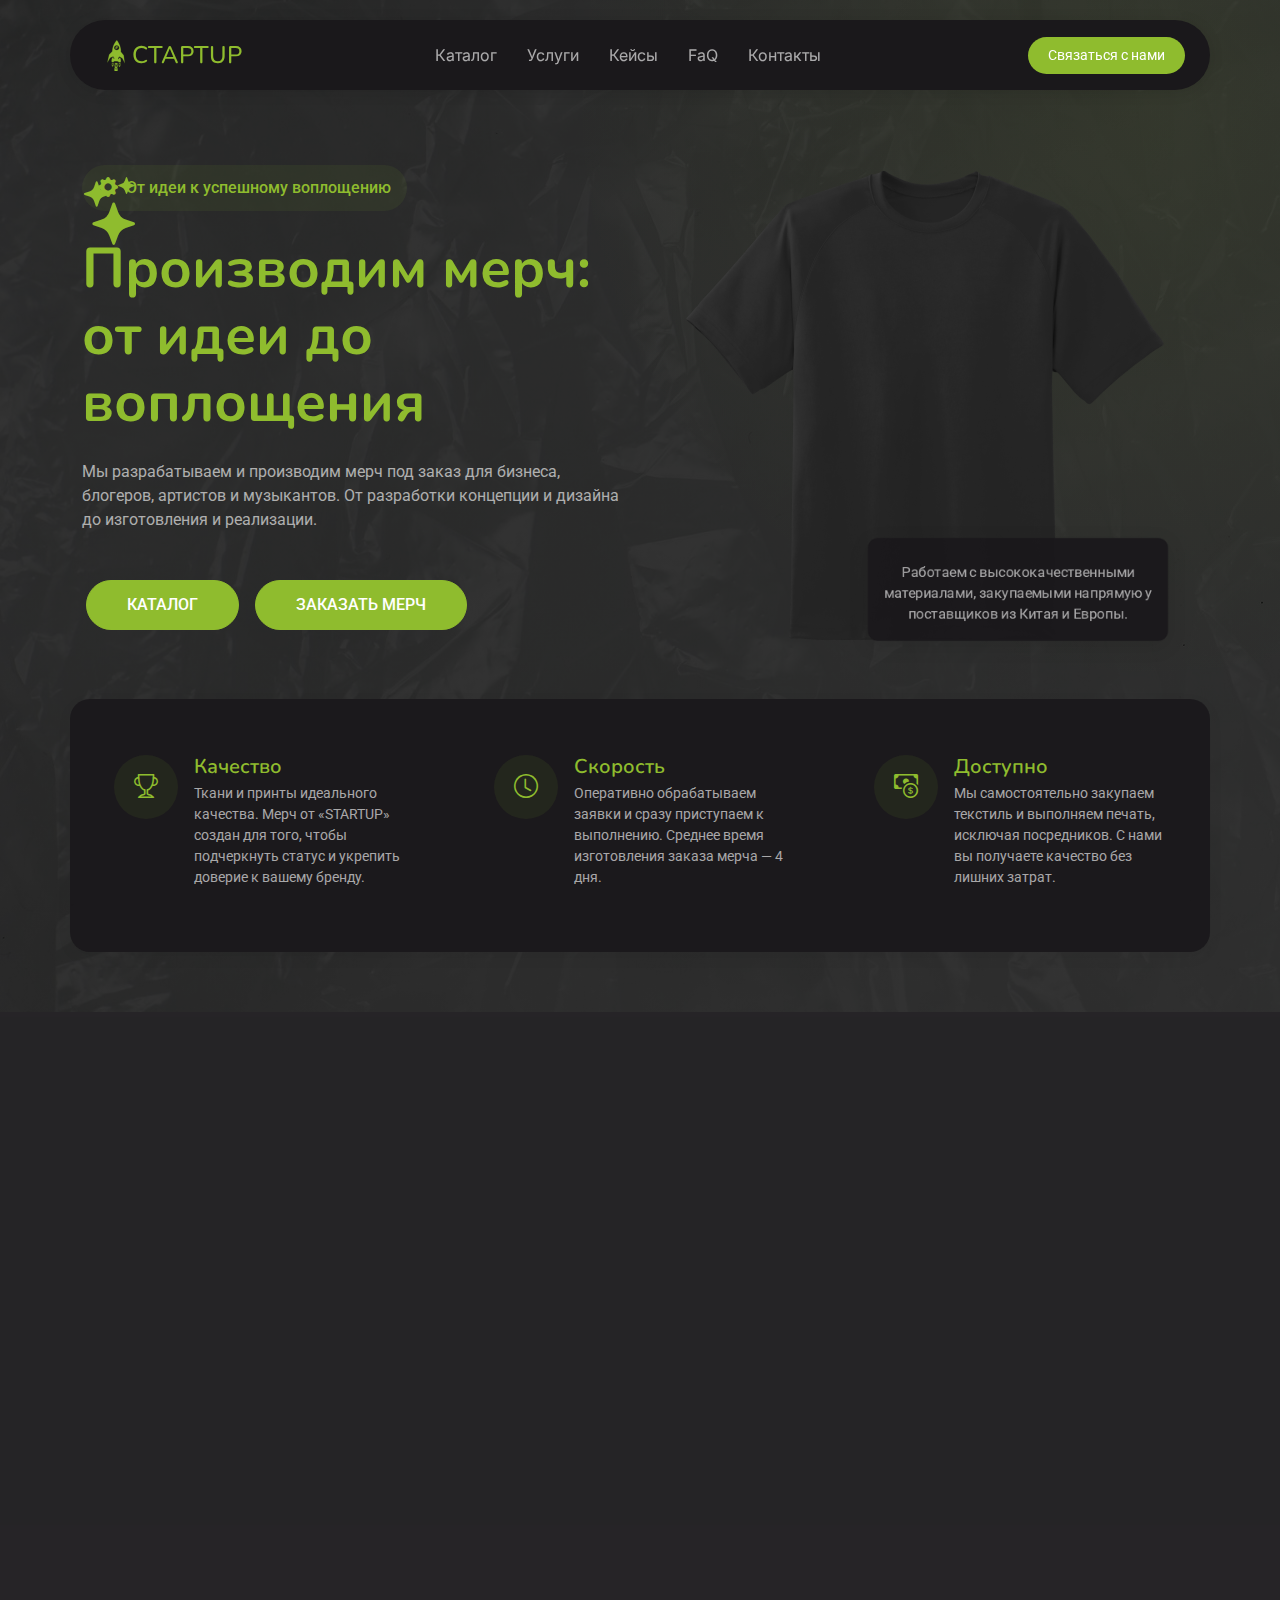
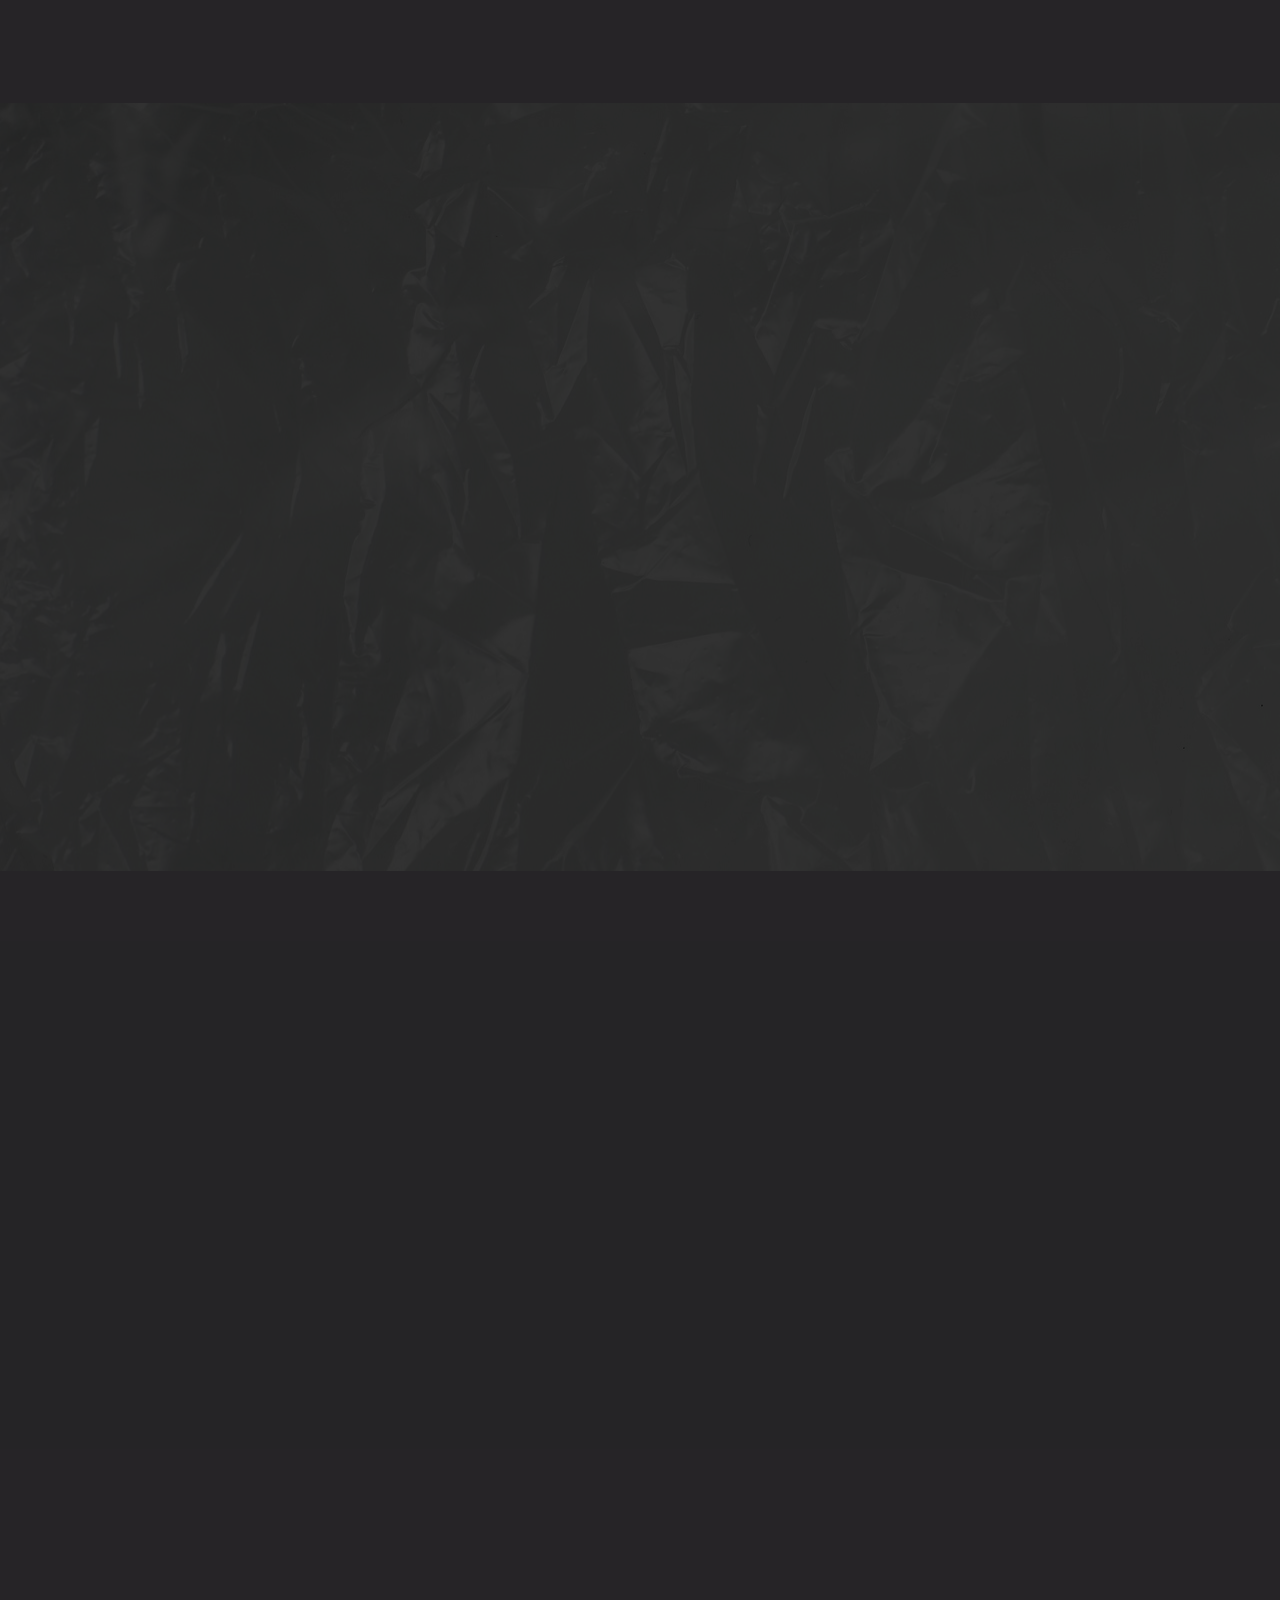
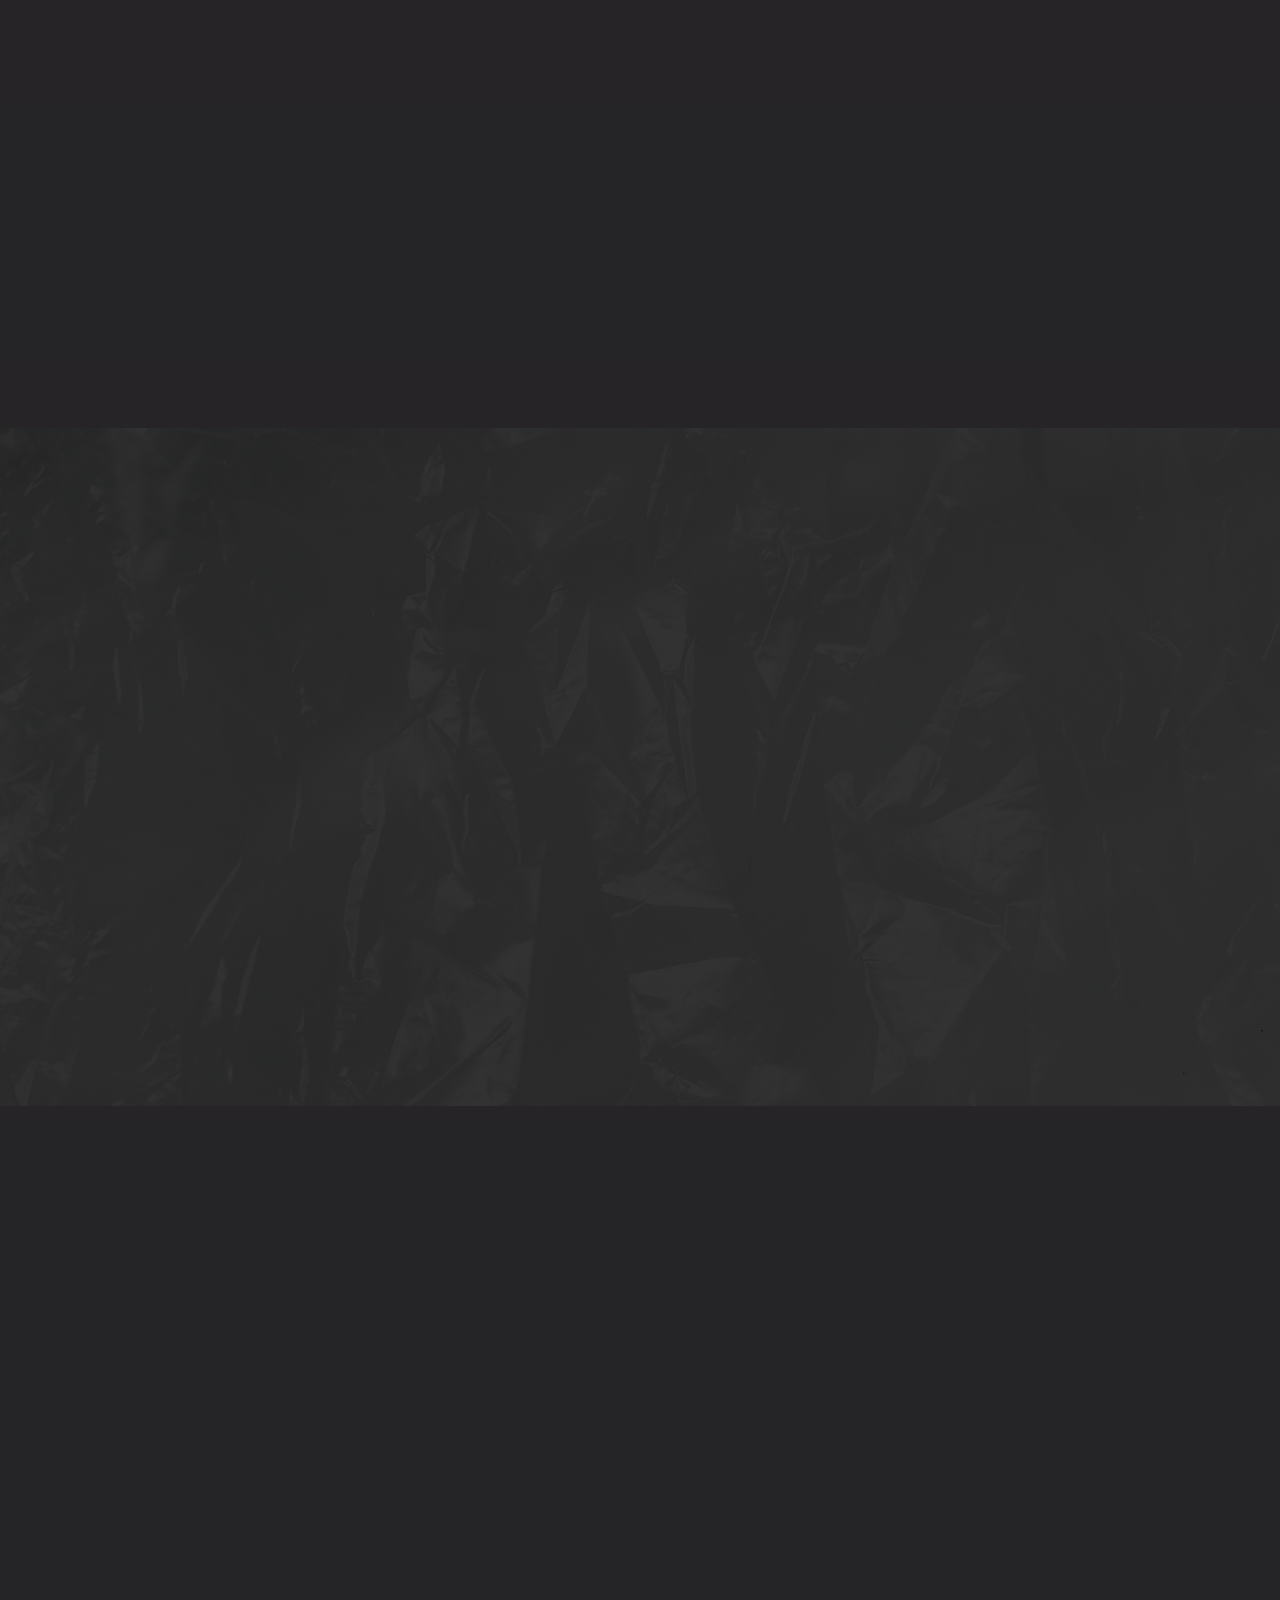
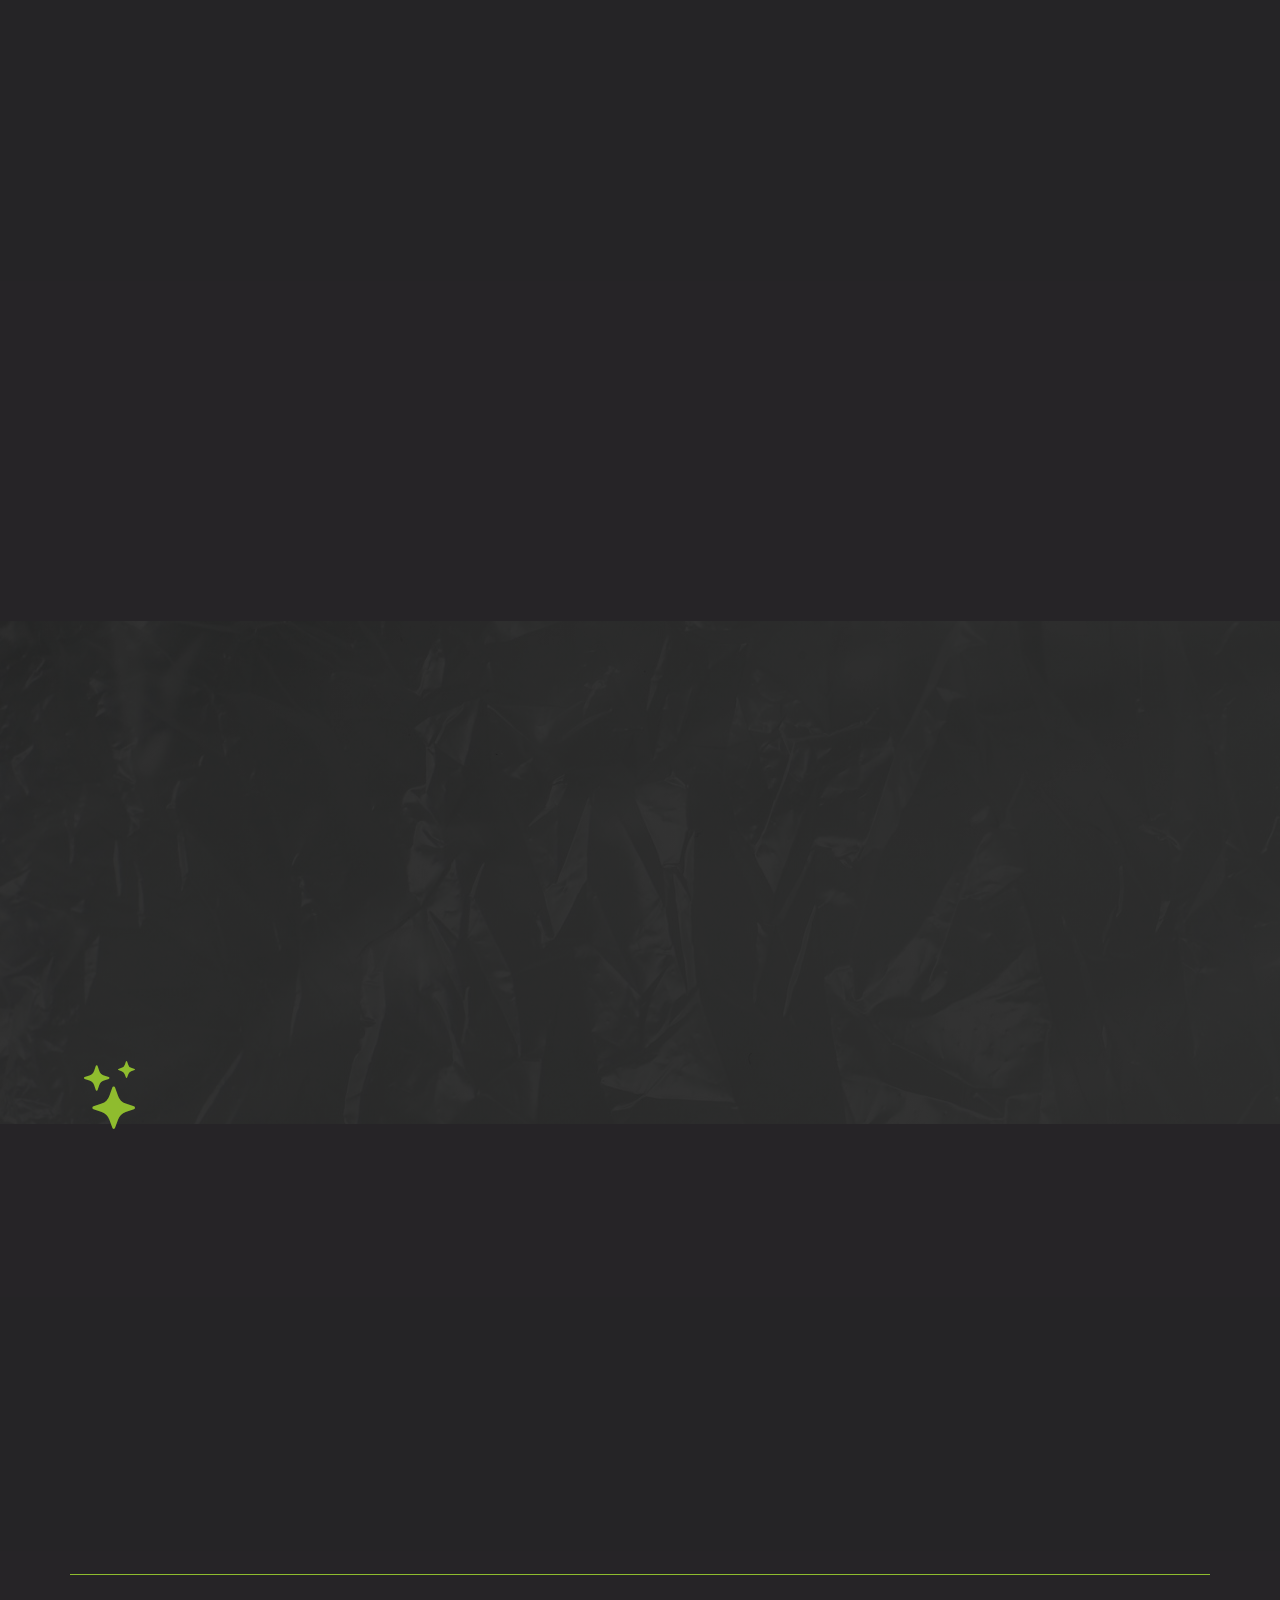
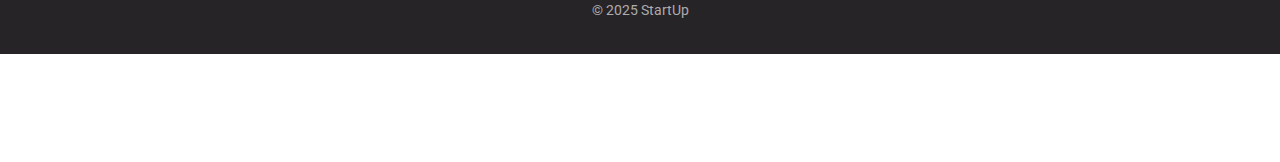
==== index.html @ deb9a2cd "Новый сайт" ====
<!DOCTYPE html>
<html lang="en">

<head>
  <meta charset="utf-8">
  <meta content="width=device-width, initial-scale=1.0" name="viewport">
  <title>Index - iLanding Bootstrap Template</title>
  <meta name="description" content="">
  <meta name="keywords" content="">

  <!-- Favicons -->
  <link href="assets/img/favicon.ico" rel="icon">
  <link href="assets/img/android-chrome-192x192.png" rel="apple-touch-icon">

  <!-- Fonts -->
  <link href="https://fonts.googleapis.com" rel="preconnect">
  <link href="https://fonts.gstatic.com" rel="preconnect" crossorigin>
  <link href="https://fonts.googleapis.com/css2?family=Roboto:ital,wght@0,100;0,300;0,400;0,500;0,700;0,900;1,100;1,300;1,400;1,500;1,700;1,900&family=Inter:wght@100;200;300;400;500;600;700;800;900&family=Nunito:ital,wght@0,200;0,300;0,400;0,500;0,600;0,700;0,800;0,900;1,200;1,300;1,400;1,500;1,600;1,700;1,800;1,900&display=swap" rel="stylesheet">

  <!-- Vendor CSS Files -->
  <link href="assets/vendor/bootstrap/css/bootstrap.min.css" rel="stylesheet">
  <link href="assets/vendor/bootstrap-icons/bootstrap-icons.css" rel="stylesheet">
  <link href="assets/vendor/aos/aos.css" rel="stylesheet">
  <link href="assets/vendor/glightbox/css/glightbox.min.css" rel="stylesheet">
  <link href="assets/vendor/swiper/swiper-bundle.min.css" rel="stylesheet">

  <!-- Main CSS File -->
  <link href="assets/css/main.css" rel="stylesheet">

  <!-- =======================================================
  * Template Name: iLanding
  * Template URL: https://bootstrapmade.com/ilanding-bootstrap-landing-page-template/
  * Updated: Nov 12 2024 with Bootstrap v5.3.3
  * Author: BootstrapMade.com
  * License: https://bootstrapmade.com/license/
  ======================================================== -->
</head>

<body class="index-page">

  <header id="header" class="header d-flex align-items-center fixed-top">
    <div class="header-container container-fluid container-xl position-relative d-flex align-items-center justify-content-between">

      <a href="index.html" class="logo d-flex align-items-center me-auto me-xl-0">
        <!-- Uncomment the line below if you also wish to use an image logo -->
        <img src="assets/img/logo.png" alt="StartUP">
        <h1 class="sitename">СТАРТUP</h1>
      </a>

      <nav id="navmenu" class="navmenu">
        <ul>
          <!-- <li><a href="#hero" class="active">О нас</a></li> -->
          <li><a href="#pricing">Каталог</a></li>
          <li><a href="#features">Услуги</a></li>
          <li><a href="#about">Кейсы</a></li>
          <li><a href="#faq">FaQ</a></li>
          <li><a href="#contact">Контакты</a></li>
        </ul>
        <i class="mobile-nav-toggle d-xl-none bi bi-list"></i>
      </nav>

      <a class="btn-getstarted" href="index.html#about">Связаться с нами</a>

    </div>
  </header>

  <main class="main">

    <!-- Hero Section -->
    <section id="hero" class="hero section">

      <div class="container" data-aos="fade-up" data-aos-delay="100">

        <div class="row align-items-center icon-left">
          <div class="col-lg-6">
            <div class="hero-content" data-aos="fade-up" data-aos-delay="200">
              <div class="company-badge mb-4">
                <i class="bi bi-gear-fill me-2"></i>
               От идеи к успешному воплощению
              </div>

              <h1 class="mb-4">
                Производим мерч: от идеи до воплощения
              </h1>
              <p class="mb-4 mb-md-5">
                Мы разрабатываем и производим мерч под заказ для бизнеса, блогеров, артистов и музыкантов.
                От разработки концепции и дизайна до изготовления и реализации.
              </p>

              <div class="hero-buttons">
                <a href="" class="btn btn-primary me-0 me-sm-2 mx-1">КАТАЛОГ</a>
                <a href="" class="btn btn-primary me-0 me-sm-2 mx-1">ЗАКАЗАТЬ МЕРЧ</a>

              </div>
            </div>
          </div>

          <div class="col-lg-6">
            <div class="hero-image" data-aos="zoom-out" data-aos-delay="300">
              <img src="assets/img/header.png" alt="Hero Image" class="img-fluid">

              <div class="customers-badge">
    <!--             <div class="customer-avatars">
                  <img src="assets/img/avatar-1.webp" alt="Customer 1" class="avatar">
                  <img src="assets/img/avatar-2.webp" alt="Customer 2" class="avatar">
                  <img src="assets/img/avatar-3.webp" alt="Customer 3" class="avatar">
                  <img src="assets/img/avatar-4.webp" alt="Customer 4" class="avatar">
                  <img src="assets/img/avatar-5.webp" alt="Customer 5" class="avatar">
                  <span class="avatar more">12+</span>
                </div> -->
                <p class="mb-0 mt-2">Работаем с высококачественными материалами, закупаемыми напрямую у поставщиков из Китая и Европы.</p>
              </div>
            </div>
          </div>
        </div>

        <div class="row stats-row gy-4 mt-5" data-aos="fade-up" data-aos-delay="500">
          <div class="col-lg-4 col-md-12">
            <div class="stat-item">
              <div class="stat-icon">
                <i class="bi bi-trophy"></i>
              </div>
              <div class="stat-content">
                <h4>Качество</h4>
                <p class="mb-0">Ткани и принты идеального качества. Мерч от «STARTUP» создан для того, чтобы подчеркнуть статус и укрепить доверие к вашему бренду.</p>
              </div>
            </div>
          </div>
          <div class="col-lg-4 col-md-12">
            <div class="stat-item">
              <div class="stat-icon">
                <i class="bi bi-clock"></i>
              </div>
              <div class="stat-content">
                <h4>Скорость</h4>
                <p class="mb-0">Оперативно обрабатываем заявки и сразу приступаем к выполнению. Среднее время изготовления заказа мерча — 4 дня.</p>
              </div>
            </div>
          </div>
          <div class="col-lg-4 col-md-12">
            <div class="stat-item">
              <div class="stat-icon">
                <i class="bi bi-cash-coin"></i>
              </div>
              <div class="stat-content">
                <h4>Доступно</h4>
                <p class="mb-0">Мы самостоятельно закупаем текстиль и выполняем печать, исключая посредников. С нами вы получаете качество без лишних затрат.</p>
              </div>
            </div>
          </div>

        </div>

      </div>

    </section><!-- /Hero Section -->

    <!-- Pricing Section -->
    <section id="pricing" class="pricing section light-background">

      <div class="container about" data-aos="fade-up">
          <span class="about-meta">Каталог</span>
          <h2 class="about-title">Мы собрали в каталоге самую популярную одежду, чтобы ускорить создание мерча</h2>
          <br>
      </div>

      <div class="container" data-aos="fade-up" data-aos-delay="100">

        <div class="row g-4 justify-content-center">

          <!-- Basic Plan -->
          <div class="col-lg-4" data-aos="fade-up" data-aos-delay="100">
            <div class="pricing-card">
              <h3>ПЕЧАТЬ ФУТОБОЛОК BASIC</h3>
              <img src="assets/img/header.png" alt="" class="catalog_img">
     <!--          <a href="#" class="btn btn-primary">
                Buy Now
                <i class="bi bi-arrow-right"></i>
              </a> -->
            </div>
          </div>
          <div class="col-lg-4" data-aos="fade-up" data-aos-delay="100">
            <div class="pricing-card">
              <h3>ПЕЧАТЬ ШОПЕРА BASIC</h3>
              <img src="assets/img/shoper.jpg" alt="" class="catalog_img">
     <!--          <a href="#" class="btn btn-primary">
                Buy Now
                <i class="bi bi-arrow-right"></i>
              </a> -->
            </div>
          </div>
          <div class="col-lg-4" data-aos="fade-up" data-aos-delay="100">
            <div class="pricing-card">
              <h3>ПЕЧАТЬ КЕПКИ BASIC</h3>
              <img src="assets/img/hat.png" alt="" class="catalog_img">
     <!--          <a href="#" class="btn btn-primary">
                Buy Now
                <i class="bi bi-arrow-right"></i>
              </a> -->
            </div>
          </div>
        </div>

      </div>

    </section><!-- /Pricing Section -->


    <!-- Features Section -->
    <section id="features" class="features section">

      <!-- Section Title -->
      <div class="container about" data-aos="fade-up">
          <span class="about-meta">Услуги</span>
          <h2 class="about-title">Мы создаем корпоративный мерч с нуля</h2>
      </div><!-- End Section Title -->

      <div class="container">


        <div class="tab-content" data-aos="fade-up" data-aos-delay="200">

          <div class="tab-pane fade active show" id="features-tab-1">
            <div class="row">
              <div class="col-lg-6 order-2 order-lg-1 mt-3 mt-lg-0 d-flex flex-column justify-content-center">
                <div class="features_block">
                 <img src="assets/img/image2.jpg" alt="" width="200" height="200" class="displaynone500">
                 <img src="assets/img/image3.jpg" alt="" width="200" height="200" class="displaynone500">
                 <img src="assets/img/image4.jpg" alt="" width="200" height="200" class="displaynone1399">
                </div>
       <!--          <h3>Voluptatem dignissimos provident</h3>
                <p class="fst-italic">
                  Lorem ipsum dolor sit amet, consectetur adipiscing elit, sed do eiusmod tempor incididunt ut labore et dolore
                  magna aliqua.
                </p> -->
                <ul>
                  <li><i class="bi bi-check2-all"></i> <span>Производство <strong>полного цикла</strong></span></li>
                  <li><i class="bi bi-check2-all"></i> <span><strong>Разработка дизайна</strong> мерча</span></li>
                  <li><i class="bi bi-check2-all"></i> <span><strong>Помощь</strong> с выбором нанесения</span></li>
                  <li><i class="bi bi-check2-all"></i> <span><strong>Пошив</strong> по индивидуальным лекалам</span></li>
                  <li><i class="bi bi-check2-all"></i> <span><strong>Контроль качества</strong> и упаковка</span></li>
                  <li><i class="bi bi-check2-all"></i> <span><strong>Доставка</strong> по всему миру</span></li>
                </ul>
              </div>
              <div class="col-lg-6 order-1 order-lg-2 text-center">
                <img src="assets/img/image1.png" alt="" class="img-fluid">
              </div>
            </div>
          </div><!-- End tab content item -->



        </div>

      </div>

    </section><!-- /Features Section -->

    <!-- Features Cards Section -->
    <section id="features-cards" class="features-cards section">

      <div class="container">
      <div class="container about" data-aos="fade-up">
          <span class="about-meta">Технологии печати</span>
          <h2 class="about-title">У нас стоит лучшее DТF оборудование из существующих на рынке, мы используем премиум материалы</h2>
          <br>
      </div>

        <div class="row gy-4">

          <div class="col-xl-3 col-md-6" data-aos="zoom-in" data-aos-delay="100">
            <div class="feature-box">
              <img src="assets/img/dtf.jpg" alt="" class="feature_img">
              <h4>Печать пленкой (DTF / Термоперенос)</h4>
            </div>
          </div><!-- End Feature Borx-->

          <div class="col-xl-3 col-md-6" data-aos="zoom-in" data-aos-delay="200">
            <div class="feature-box ">
              <img src="assets/img/pram.jpg" alt="" class="feature_img">
              <h4>Цифровая печать (Прямая печать)</h4>
            </div>
          </div><!-- End Feature Borx-->

          <div class="col-xl-3 col-md-" data-aos="zoom-in" data-aos-delay="300">
            <div class="feature-box">
              <img src="assets/img/shel.jpg" alt="" class="feature_img">
              <h4>Шелкография (Трафаретная печать)</h4>
            </div>
          </div><!-- End Feature Borx-->

          <div class="col-xl-3 col-md-6" data-aos="zoom-in" data-aos-delay="400">
            <div class="feature-box ">
              <img src="assets/img/subl.png" alt="" class="feature_img">
              <h4>Сублимация (Печать на синтетике)</h4>
            </div>
          </div><!-- End Feature Borx-->

        </div>

      </div>

    </section><!-- /Features Cards Section -->

    <!-- Call To Action Section -->
    <section id="call-to-action" class="call-to-action section">

      <div class="container" data-aos="fade-up" data-aos-delay="100">

        <div class="row content justify-content-center align-items-center position-relative">
          <div class="col-lg-8 mx-auto text-center">
            <h2 class="display-4 mb-4">Мерч на заказ</h2>
            <p class="mb-4">
              Мы "в теме"  с 2018 года изготавливаем сувенирную продукцию с логотипом и корпоративный мерч для бизнеса.
              <br>
              7лет мы помогаем компаниям эффективно решать маркетинговые и любые другие бизнес-задачи, с использованием промо-одежды и аксессуаров.</p>
            <a href="#" class="btn btn-cta">Перезвонить мне</a>
          </div>

          <!-- Abstract Background Elements -->
          <div class="shape shape-1">
            <svg viewBox="0 0 200 200" xmlns="http://www.w3.org/2000/svg">
              <path d="M47.1,-57.1C59.9,-45.6,68.5,-28.9,71.4,-10.9C74.2,7.1,71.3,26.3,61.5,41.1C51.7,55.9,35,66.2,16.9,69.2C-1.3,72.2,-21,67.8,-36.9,57.9C-52.8,48,-64.9,32.6,-69.1,15.1C-73.3,-2.4,-69.5,-22,-59.4,-37.1C-49.3,-52.2,-32.8,-62.9,-15.7,-64.9C1.5,-67,34.3,-68.5,47.1,-57.1Z" transform="translate(100 100)"></path>
            </svg>
          </div>

          <div class="shape shape-2">
            <svg viewBox="0 0 200 200" xmlns="http://www.w3.org/2000/svg">
              <path d="M41.3,-49.1C54.4,-39.3,66.6,-27.2,71.1,-12.1C75.6,3,72.4,20.9,63.3,34.4C54.2,47.9,39.2,56.9,23.2,62.3C7.1,67.7,-10,69.4,-24.8,64.1C-39.7,58.8,-52.3,46.5,-60.1,31.5C-67.9,16.4,-70.9,-1.4,-66.3,-16.6C-61.8,-31.8,-49.7,-44.3,-36.3,-54C-22.9,-63.7,-8.2,-70.6,3.6,-75.1C15.4,-79.6,28.2,-58.9,41.3,-49.1Z" transform="translate(100 100)"></path>
            </svg>
          </div>

          <!-- Dot Pattern Groups -->
          <div class="dots dots-1">
            <svg viewBox="0 0 100 100" xmlns="http://www.w3.org/2000/svg">
              <pattern id="dot-pattern" x="0" y="0" width="20" height="20" patternUnits="userSpaceOnUse">
                <circle cx="2" cy="2" r="2" fill="currentColor"></circle>
              </pattern>
              <rect width="100" height="100" fill="url(#dot-pattern)"></rect>
            </svg>
          </div>

          <div class="dots dots-2">
            <svg viewBox="0 0 100 100" xmlns="http://www.w3.org/2000/svg">
              <pattern id="dot-pattern-2" x="0" y="0" width="20" height="20" patternUnits="userSpaceOnUse">
                <circle cx="2" cy="2" r="2" fill="currentColor"></circle>
              </pattern>
              <rect width="100" height="100" fill="url(#dot-pattern-2)"></rect>
            </svg>
          </div>

          <div class="shape shape-3">
            <svg viewBox="0 0 200 200" xmlns="http://www.w3.org/2000/svg">
              <path d="M43.3,-57.1C57.4,-46.5,71.1,-32.6,75.3,-16.2C79.5,0.2,74.2,19.1,65.1,35.3C56,51.5,43.1,65,27.4,71.7C11.7,78.4,-6.8,78.3,-23.9,72.4C-41,66.5,-56.7,54.8,-65.4,39.2C-74.1,23.6,-75.8,4,-71.7,-13.2C-67.6,-30.4,-57.7,-45.2,-44.3,-56.1C-30.9,-67,-15.5,-74,0.7,-74.9C16.8,-75.8,33.7,-70.7,43.3,-57.1Z" transform="translate(100 100)"></path>
            </svg>
          </div>
        </div>

      </div>

    </section><!-- /Call To Action Section -->

    <!-- Features 2 Section -->
    <section id="features-2" class="features-2 section">

      <div class="container" data-aos="fade-up" data-aos-delay="100">

        <div class="row align-items-center">

          <div class="col-lg-4">

            <div class="feature-item text-end mb-5" data-aos="fade-right" data-aos-delay="200">
              <div class="d-flex align-items-center justify-content-end gap-4">
                <div class="feature-content">
                  <h3>Понятное ценообразование</h3>
                  <p>В стоимость готовой партии входит стоимость всего цикла услуг: создание и подготовка макета изделий, закупка материала, проверка на брак, нанесение принтов, тест печати / вышивки, влажная термическая обработка и упаковка</p>
                </div>
                <div class="feature-icon flex-shrink-0">
                  <i class="bi bi-coin"></i>
                </div>
              </div>
            </div><!-- End .feature-item -->

            <div class="feature-item text-end mb-5" data-aos="fade-right" data-aos-delay="300">
              <div class="d-flex align-items-center justify-content-end gap-4">
                <div class="feature-content">
                  <h3>Всегда на связи</h3>
                  <p>Принимаем и обрабатываем заявки с понедельника по пятницу с 10:00 до 18:00. Всегда готовы быстро ответить на все вопросы</p>
                </div>
                <div class="feature-icon flex-shrink-0">
                  <i class="bi bi-telephone"></i>
                </div>
              </div>
            </div><!-- End .feature-item -->

            <div class="feature-item text-end" data-aos="fade-right" data-aos-delay="400">
              <div class="d-flex align-items-center justify-content-end gap-4">
                <div class="feature-content">
                  <h3>Качество принта</h3>
                  <p>Мы точно знаем, какой вид печати идеально справится с вашей задачей, чтобы готовый принт не выцвел и не потрескался</p>
                </div>
                <div class="feature-icon flex-shrink-0">
                  <i class="bi bi-graph-up"></i>
                </div>
              </div>
            </div><!-- End .feature-item -->

          </div>

          <div class="col-lg-4" data-aos="zoom-in" data-aos-delay="200">
            <div class="phone-mockup text-center">
              <img src="assets/img/shoper.png" alt="Phone Mockup" class="img-fluid">
            </div>
          </div><!-- End Phone Mockup -->

          <div class="col-lg-4">

            <div class="feature-item mb-5" data-aos="fade-left" data-aos-delay="200">
              <div class="d-flex align-items-center gap-4">
                <div class="feature-icon flex-shrink-0">
                  <i class="bi bi-hand-thumbs-up"></i>
                </div>
                <div class="feature-content">
                  <h3>Качество ткани</h3>
                  <p>Мы используем ткань качественную ткань, которая служит в разы дольше и не теряет первоначальный вид после пары стирок. Мы закупаем провернные временем изделия и можем точно сказать – наш мерч прослужит долго</p>
                </div>
              </div>
            </div><!-- End .feature-item -->

            <div class="feature-item mb-5" data-aos="fade-left" data-aos-delay="300">
              <div class="d-flex align-items-center gap-4">
                <div class="feature-icon flex-shrink-0">
                  <i class="bi bi-heart"></i>
                </div>
                <div class="feature-content">
                  <h3>Заботимся о клиентах</h3>
                  <p>С радостью поможем с макетом и дизайном, а также быстро доставим продукцию в любой регион России, страны СНГ и по всему миру</p>
                </div>
              </div>
            </div><!-- End .feature-item -->

            <div class="feature-item" data-aos="fade-left" data-aos-delay="400">
              <div class="d-flex align-items-center gap-4">
                <div class="feature-icon flex-shrink-0">
                  <i class="bi bi-person-check-fill"></i>
                </div>
                <div class="feature-content">
                  <h3>Проверенные поставщики</h3>
                  <p>Поставщики команда профессионалов контролирующая процессы, тем самым минимизируя брак и снижая риски срыва сроков. </p>
                </div>
              </div>
            </div><!-- End .feature-item -->

          </div>
        </div>

      </div>

    </section><!-- /Features 2 Section -->



<!-- About Section -->
    <section id="about" class="about section">

      <div class="container" data-aos="fade-up" data-aos-delay="100">

        <div class="row gy-4 align-items-center justify-content-between">
          <div class="col-xl-12" data-aos="fade-up" data-aos-delay="200">
            <span class="about-meta">Кейсы</span>
            <h2 class="about-title">Заказов было так много, что мы не смогли их посчитать</h2>
            <!-- <p class="about-description">Заказов было так много, что мы не смогли их посчитать</p> -->
            <br>
          </div>
        </div>
        <div class="row align-items-center justify-content-between">
            <div class="col-md-3">
              <img src="assets/img/image3.jpg" alt="" width="350" height="200" class="img-fluid main-image rounded-4">
              <p class="about-meta">Компания</p>
              <p class="about-description">22.22.2222</p>
            </div>
            <div class="col-md-3">
              <img src="assets/img/image3.jpg" alt="" width="350" height="200" class="img-fluid main-image rounded-4">
              <p class="about-meta">Компания</p>
              <p class="about-description">22.22.2222</p>
            </div>
            <div class="col-md-3">
              <img src="assets/img/image3.jpg" alt="" width="350" height="200" class="img-fluid main-image rounded-4">
              <p class="about-meta">Компания</p>
              <p class="about-description">22.22.2222</p>
            </div>
            <div class="col-md-3">
              <img src="assets/img/image3.jpg" alt="" width="350" height="200" class="img-fluid main-image rounded-4">
              <p class="about-meta">Компания</p>
              <p class="about-description">22.22.2222</p>
            </div>
            <div class="col-md-3">
              <img src="assets/img/image3.jpg" alt="" width="350" height="200" class="img-fluid main-image rounded-4">
              <p class="about-meta">Компания</p>
              <p class="about-description">22.22.2222</p>
            </div>
        </div>
      </div>

    </section><!-- /About Section -->




    <!-- Clients Section -->
    <section id="clients" class="clients section">

      <div class="container" data-aos="fade-up" data-aos-delay="100">

        <div class="swiper init-swiper">
          <script type="application/json" class="swiper-config">
            {
              "loop": true,
              "speed": 600,
              "autoplay": {
                "delay": 5000
              },
              "slidesPerView": "auto",
              "pagination": {
                "el": ".swiper-pagination",
                "type": "bullets",
                "clickable": true
              },
              "breakpoints": {
                "320": {
                  "slidesPerView": 2,
                  "spaceBetween": 40
                },
                "480": {
                  "slidesPerView": 3,
                  "spaceBetween": 60
                },
                "640": {
                  "slidesPerView": 4,
                  "spaceBetween": 80
                },
                "992": {
                  "slidesPerView": 6,
                  "spaceBetween": 120
                }
              }
            }
          </script>
          <div class="swiper-wrapper align-items-center">
            <div class="swiper-slide"><img src="assets/img/clients/client-1.png" class="img-fluid" alt=""></div>
            <div class="swiper-slide"><img src="assets/img/clients/client-2.png" class="img-fluid" alt=""></div>
            <div class="swiper-slide"><img src="assets/img/clients/client-3.png" class="img-fluid" alt=""></div>
            <div class="swiper-slide"><img src="assets/img/clients/client-4.png" class="img-fluid" alt=""></div>
            <div class="swiper-slide"><img src="assets/img/clients/client-5.png" class="img-fluid" alt=""></div>
            <div class="swiper-slide"><img src="assets/img/clients/client-6.png" class="img-fluid" alt=""></div>
            <div class="swiper-slide"><img src="assets/img/clients/client-7.png" class="img-fluid" alt=""></div>
            <div class="swiper-slide"><img src="assets/img/clients/client-8.png" class="img-fluid" alt=""></div>
          </div>
          <div class="swiper-pagination"></div>
        </div>

      </div>

    </section><!-- /Clients Section -->

    <!-- Faq Section -->
    <section class="faq-9 faq section light-background" id="faq">

      <div class="container">
        <div class="row">

          <div class="col-lg-5" data-aos="fade-up">
            <h2 class="faq-title">Остались вопросы? Проверьте FAQ!</h2>
            <!-- <p class="faq-description">Maecenas tempus tellus eget condimentum rhoncus sem quam semper libero sit amet adipiscing sem neque sed ipsum.</p> -->
            <div class="faq-arrow d-none d-lg-block" data-aos="fade-up" data-aos-delay="200">
              <svg class="faq-arrow" width="200" height="211" viewBox="0 0 200 211" fill="none" xmlns="http://www.w3.org/2000/svg">
                <path d="M198.804 194.488C189.279 189.596 179.529 185.52 169.407 182.07L169.384 182.049C169.227 181.994 169.07 181.939 168.912 181.884C166.669 181.139 165.906 184.546 167.669 185.615C174.053 189.473 182.761 191.837 189.146 195.695C156.603 195.912 119.781 196.591 91.266 179.049C62.5221 161.368 48.1094 130.695 56.934 98.891C84.5539 98.7247 112.556 84.0176 129.508 62.667C136.396 53.9724 146.193 35.1448 129.773 30.2717C114.292 25.6624 93.7109 41.8875 83.1971 51.3147C70.1109 63.039 59.63 78.433 54.2039 95.0087C52.1221 94.9842 50.0776 94.8683 48.0703 94.6608C30.1803 92.8027 11.2197 83.6338 5.44902 65.1074C-1.88449 41.5699 14.4994 19.0183 27.9202 1.56641C28.6411 0.625793 27.2862 -0.561638 26.5419 0.358501C13.4588 16.4098 -0.221091 34.5242 0.896608 56.5659C1.8218 74.6941 14.221 87.9401 30.4121 94.2058C37.7076 97.0203 45.3454 98.5003 53.0334 98.8449C47.8679 117.532 49.2961 137.487 60.7729 155.283C87.7615 197.081 139.616 201.147 184.786 201.155L174.332 206.827C172.119 208.033 174.345 211.287 176.537 210.105C182.06 207.125 187.582 204.122 193.084 201.144C193.346 201.147 195.161 199.887 195.423 199.868C197.08 198.548 193.084 201.144 195.528 199.81C196.688 199.192 197.846 198.552 199.006 197.935C200.397 197.167 200.007 195.087 198.804 194.488ZM60.8213 88.0427C67.6894 72.648 78.8538 59.1566 92.1207 49.0388C98.8475 43.9065 106.334 39.2953 114.188 36.1439C117.295 34.8947 120.798 33.6609 124.168 33.635C134.365 33.5511 136.354 42.9911 132.638 51.031C120.47 77.4222 86.8639 93.9837 58.0983 94.9666C58.8971 92.6666 59.783 90.3603 60.8213 88.0427Z" fill="currentColor"></path>
              </svg>
            </div>
          </div>

          <div class="col-lg-7" data-aos="fade-up" data-aos-delay="300">
            <div class="faq-container">

              <div class="faq-item faq-active">
                <h3>Сроки пошива мерча?</h3>
                <div class="faq-content">
                  <p>Срок пошива мерча зависит от особенностей заказа: объема, типа ткани и метода нанесения логотипа. В среднем может составлять от 3 дней до 2-х недель.</p>
                </div>
                <i class="faq-toggle bi bi-chevron-right"></i>
              </div><!-- End Faq item-->

              <div class="faq-item">
                <h3>Стоимость мерча?</h3>
                <div class="faq-content">
                  <p>Стоимость пошива мерча зависит от особенностей заказа: объема, типа ткани и метода нанесения логотипа. Рассчитывается индивидуально под каждого заказчика.</p>
                </div>
                <i class="faq-toggle bi bi-chevron-right"></i>
              </div><!-- End Faq item-->

              <div class="faq-item">
                <h3>Гарантии</h3>
                <div class="faq-content">
                  <p>В договоре прописываем гарантии качества нашей продукции.</p>
                </div>
                <i class="faq-toggle bi bi-chevron-right"></i>
              </div><!-- End Faq item-->

              <div class="faq-item">
                <h3>Доставка</h3>
                <div class="faq-content">
                  <p>Доставка осуществляется любой транспортной компанией на ваш выбор.</p>
                </div>
                <i class="faq-toggle bi bi-chevron-right"></i>
              </div><!-- End Faq item-->


            </div>
          </div>

        </div>
      </div>
    </section><!-- /Faq Section -->

    <!-- Call To Action 2 Section -->
<!--     <section id="call-to-action-2" class="call-to-action-2 section dark-background">

      <div class="container">
        <div class="row justify-content-center" data-aos="zoom-in" data-aos-delay="100">
          <div class="col-xl-10">
            <div class="text-center">
              <h3>Call To Action</h3>
              <p>Duis aute irure dolor in reprehenderit in voluptate velit esse cillum dolore eu fugiat nulla pariatur. Excepteur sint occaecat cupidatat non proident, sunt in culpa qui officia deserunt mollit anim id est laborum.</p>
              <a class="cta-btn" href="#">Call To Action</a>
            </div>
          </div>
        </div>
      </div>

    </section> -->
    <!-- /Call To Action 2 Section -->


  </main>

  <footer id="footer" class="footer">

    <div id="contact" class="container footer-top">
      <div class="row gy-4">

        <div class="col-xl-2 col-lg-12 col-md-12 footer-about">
          <div class="container contact " data-aos="fade-up" data-aos-delay="100">
            <a href="index.html" class="logo d-flex align-items-center justify-content-ends ">
              <img src="assets/img/logo.png" alt="StartUP">
              <span class="sitename-footer">СТАРТUP</span>
            </a>
            <div class="footer-contact pt-3 justify-content-ends">
              <p>Республика Крым, Симферополь</p>
              <p>ул. ааааааааа 12</p>
              <p class="mt-3"><strong>Телефон:</strong> <span><a href="">+791111111</a></span></p>
              <p><strong>Email:</strong> <span><a href="">info@example.com</a></span></p>
            </div>
            <div class="social-links d-flex mt-4 justify-content-ends">
              <a href=""><i class="bi bi-telegram"></i></a>
              <a href=""><i class="bi bi-whatsapp"></i></a>
              <a href=""><i class="bi bi-instagram"></i></a>
            </div>
            <a href="" class="social-links d-flex mt-4 justify-content-ends">Политика конфиденциальности</a>
          </div>
        </div>
        <div class="col-xl-5 col-lg-6 col-md-12 footer-links">
          <div class="container contact" data-aos="fade-up" data-aos-delay="100">
            <div class="info-box min-width" data-aos="fade-up" data-aos-delay="200">
              <h3>Получить персональную консультацию</h3>
              <p>Оставьте контакты, и мы свяжемся с вами в ближайшее время, чтобы обсудить все детали, расcчитать стоимость и сроки</p>
            </div>
          </div>
        </div>
        <div class="col-xl-5 col-lg-6 col-md-12 footer-links">
          <div class="container contact" data-aos="fade-up" data-aos-delay="100">
            <div class="contact-form  min-width" data-aos="fade-up" data-aos-delay="300">
              <form action="forms/contact.php" method="post" class="php-email-form" data-aos="fade-up" data-aos-delay="200">
                <div class="row gy-4">

                  <div class="col-md-6">
                    <input type="text" name="name" class="form-control" placeholder="Имя" required="">
                  </div>

                  <div class="col-md-6 ">
                    <input type="tel" class="form-control" name="tel" placeholder="+7(999)9999999" required="">
                  </div>

                  <div class="col-12">
                    <input type="email" class="form-control" name="email" placeholder="Почта" required="">
                  </div>

                  <div class="col-12">
                    <textarea class="form-control" name="message" rows="1" placeholder="Доп. информация" required=""></textarea>
                  </div>

                  <div class="col-12 text-center">
                    <div class="loading">Loading</div>
                    <div class="error-message"></div>
                    <div class="sent-message">Your message has been sent. Thank you!</div>

                    <button type="submit" class="btn">Отправить</button>
                  </div>

                </div>
              </form>
            </div>
          </div>
        </div>


<!--         <div class="col-lg-2 col-md-3 footer-links">
          <h4>Useful Links</h4>
          <ul>
            <li><a href="#">О нас</a></li>
            <li><a href="#">Команда</a></li>
            <li><a href="#">Services</a></li>
            <li><a href="#">Terms of service</a></li>
            <li><a href="#">Privacy policy</a></li>
          </ul>
        </div>

        <div class="col-lg-2 col-md-3 footer-links">
          <h4>Our Services</h4>
          <ul>
            <li><a href="#">Web Design</a></li>
            <li><a href="#">Web Development</a></li>
            <li><a href="#">Product Management</a></li>
            <li><a href="#">Marketing</a></li>
            <li><a href="#">Graphic Design</a></li>
          </ul>
        </div>

        <div class="col-lg-2 col-md-3 footer-links">
          <h4>Hic solutasetp</h4>
          <ul>
            <li><a href="#">Molestiae accusamus iure</a></li>
            <li><a href="#">Excepturi dignissimos</a></li>
            <li><a href="#">Suscipit distinctio</a></li>
            <li><a href="#">Dilecta</a></li>
            <li><a href="#">Sit quas consectetur</a></li>
          </ul>
        </div> -->
<!--
        <div class="col-lg-4 col-md-6 footer-links offset-lg-4 ">
          <h4>Nobis illum</h4>
          <ul>
            <li><a href="#">О нас</a></li>
            <li><a href="#">Laudantium dolorum</a></li>
            <li><a href="#">Dinera</a></li>
            <li><a href="#">Trodelas</a></li>
            <li><a href="#">Flexo</a></li>
          </ul>
        </div> -->

      </div>
    </div>

    <div class="container copyright text-center mt-4">
      <p>© <span>2025 StartUp</span> </p>
      <div class="credits">
      </div>
    </div>

  </footer>

  <!-- Scroll Top -->
  <a href="#" id="scroll-top" class="scroll-top d-flex align-items-center justify-content-center"><i class="bi bi-arrow-up-short"></i></a>

  <!-- Vendor JS Files -->
  <script src="assets/vendor/bootstrap/js/bootstrap.bundle.min.js"></script>
  <script src="assets/vendor/php-email-form/validate.js"></script>
  <script src="assets/vendor/aos/aos.js"></script>
  <script src="assets/vendor/glightbox/js/glightbox.min.js"></script>
  <script src="assets/vendor/swiper/swiper-bundle.min.js"></script>
  <script src="assets/vendor/purecounter/purecounter_vanilla.js"></script>

  <!-- Main JS File -->
  <script src="assets/js/main.js"></script>

</body>

</html>
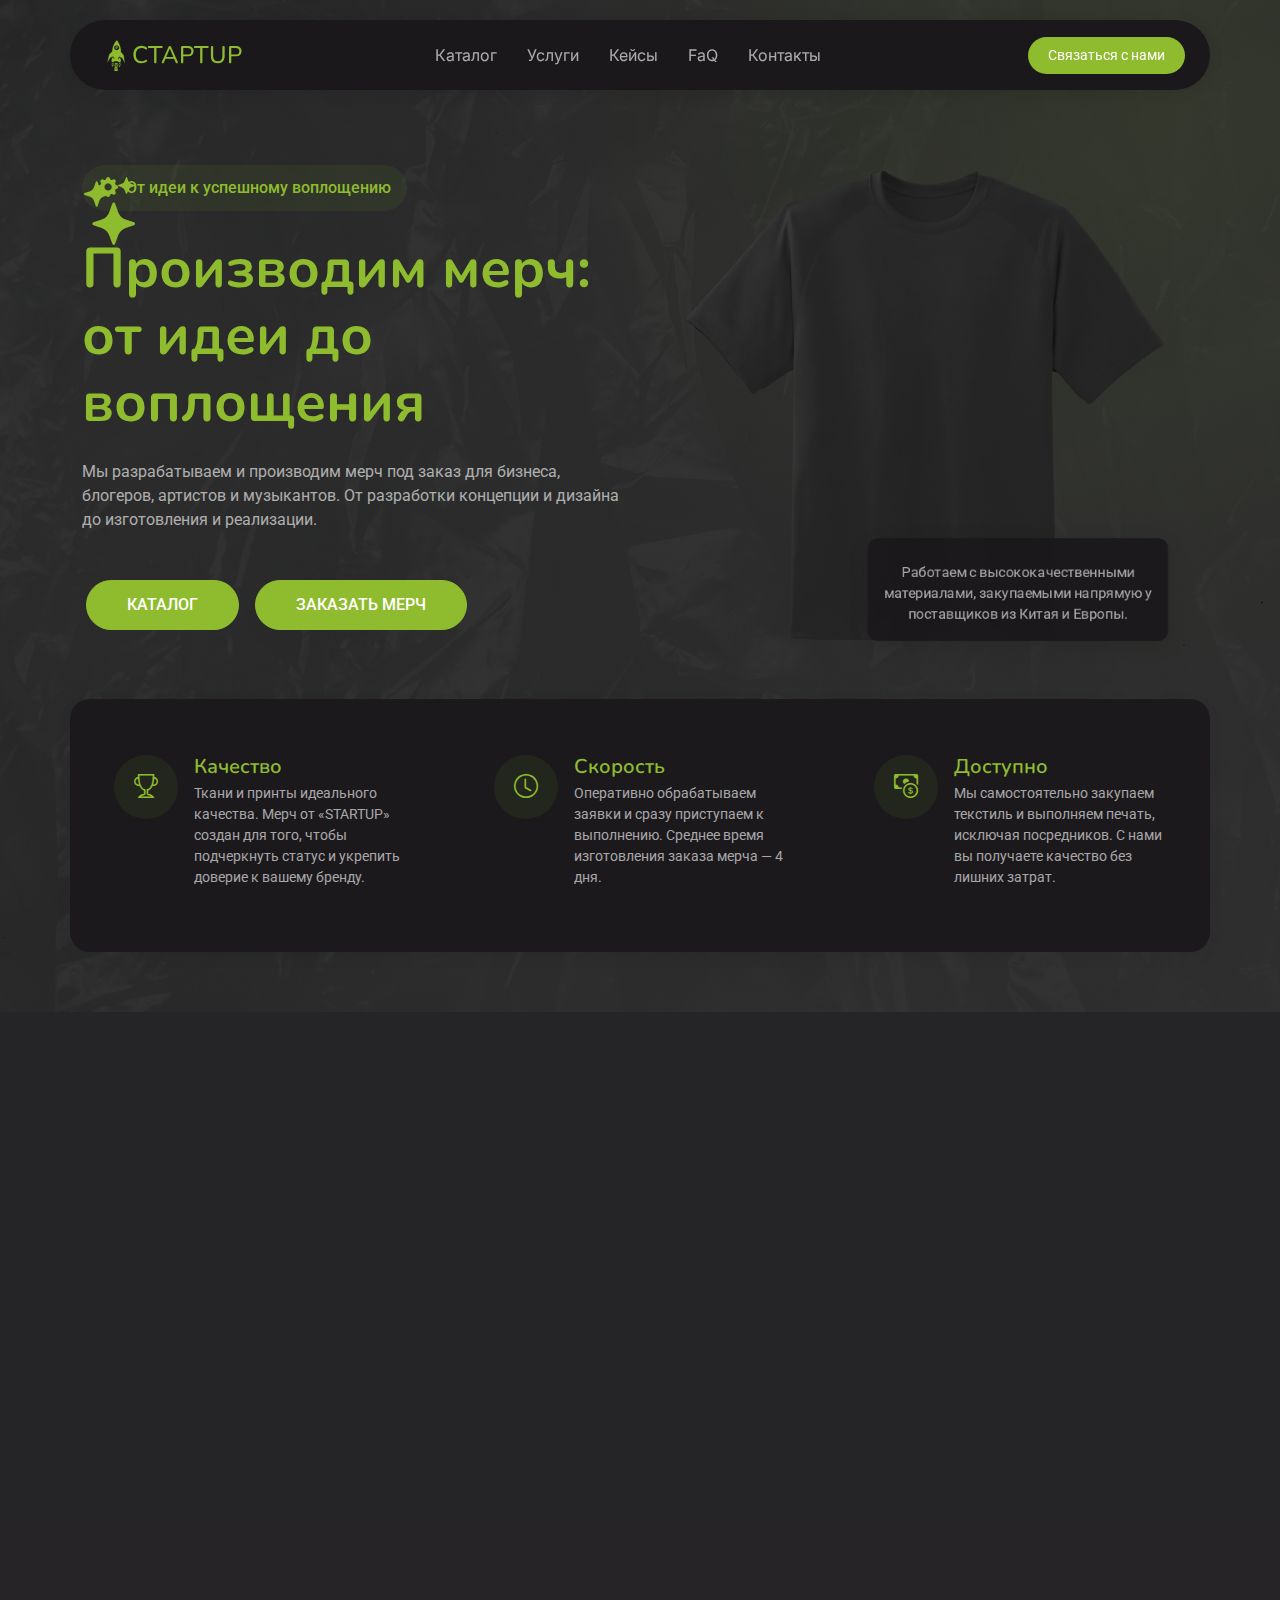
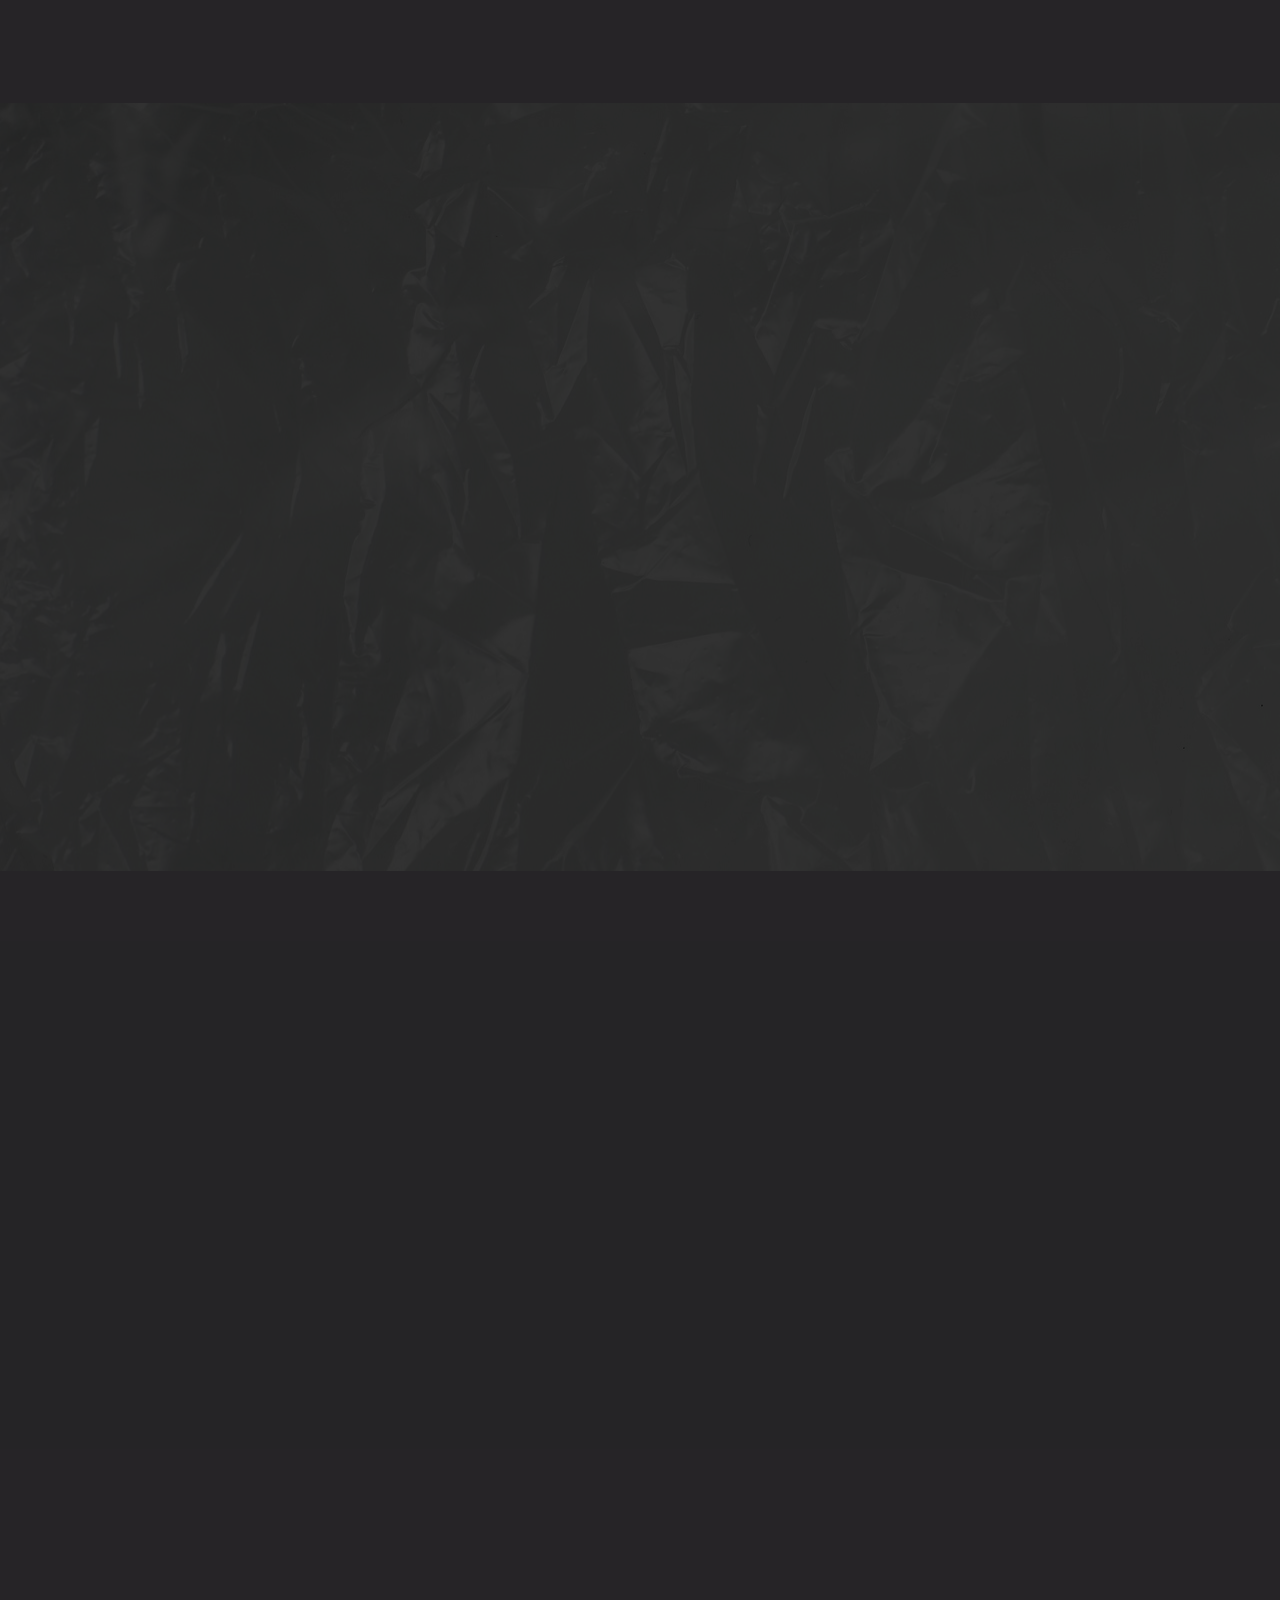
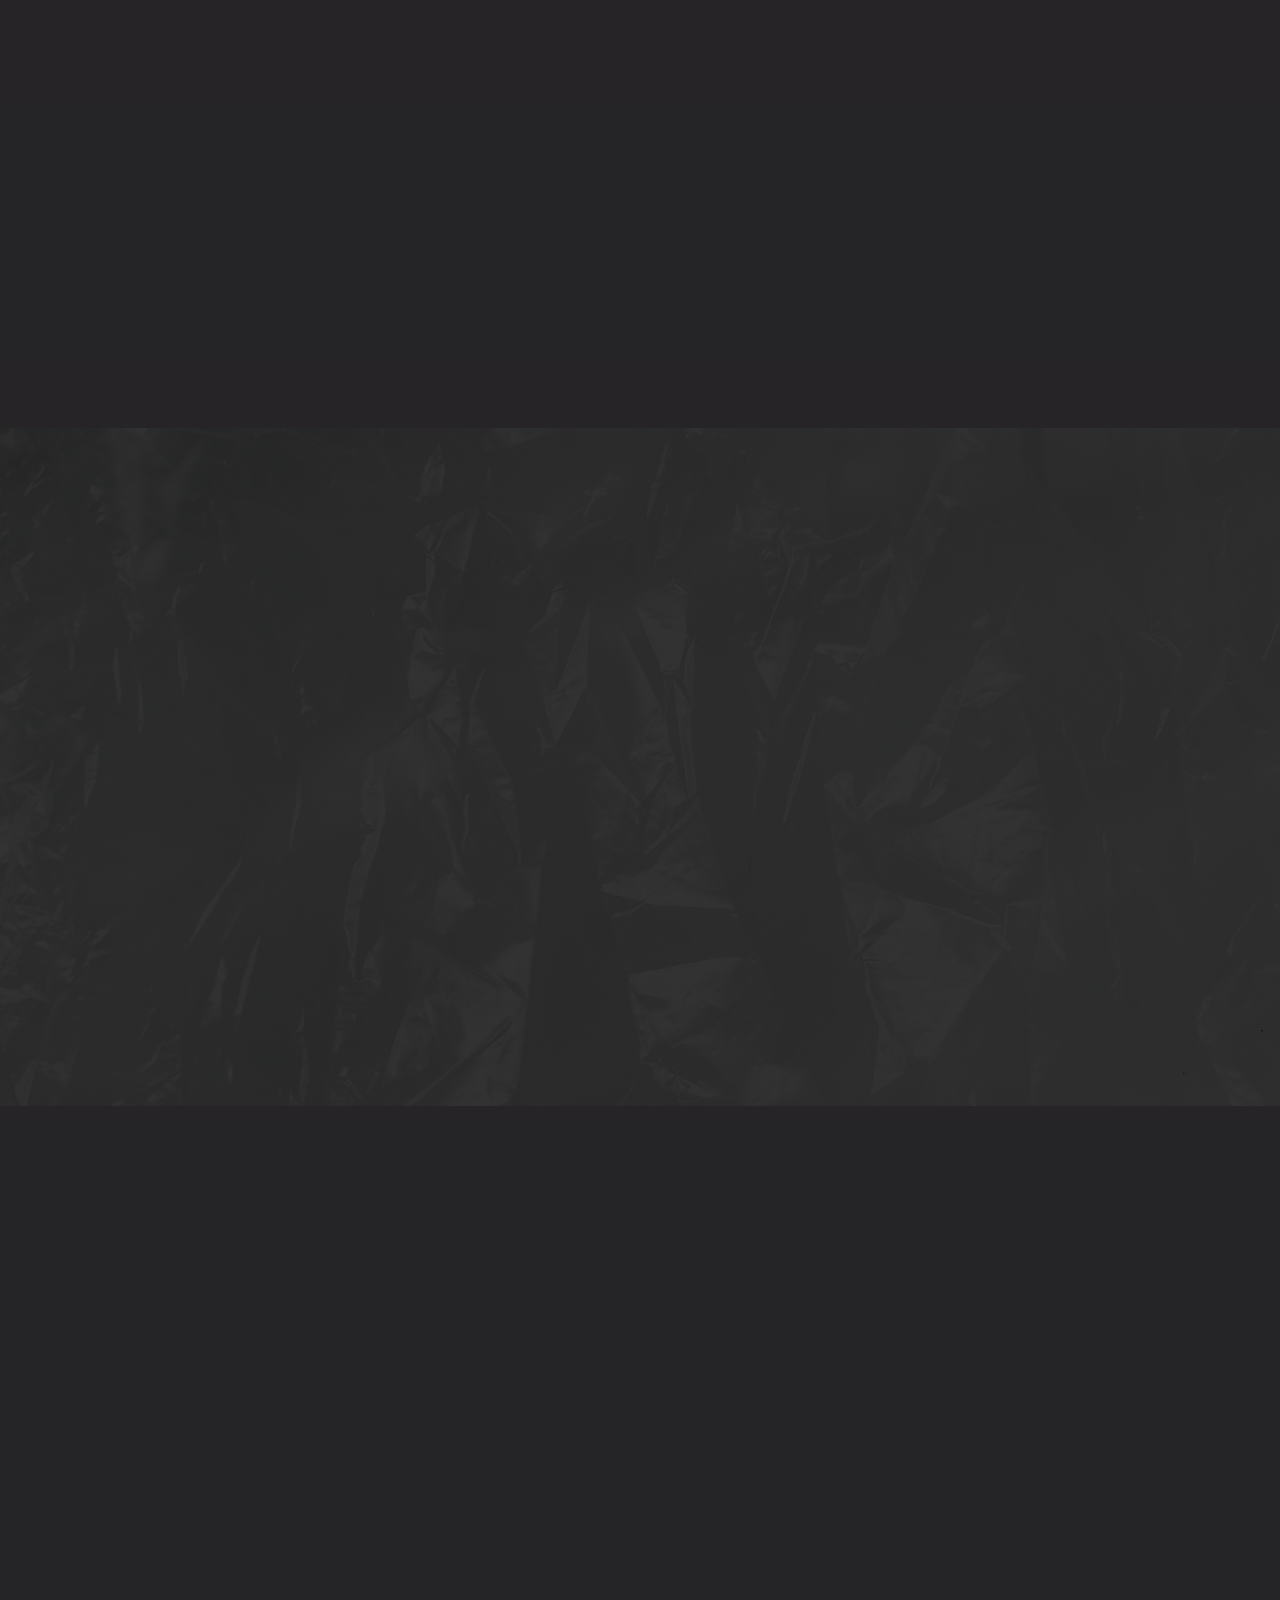
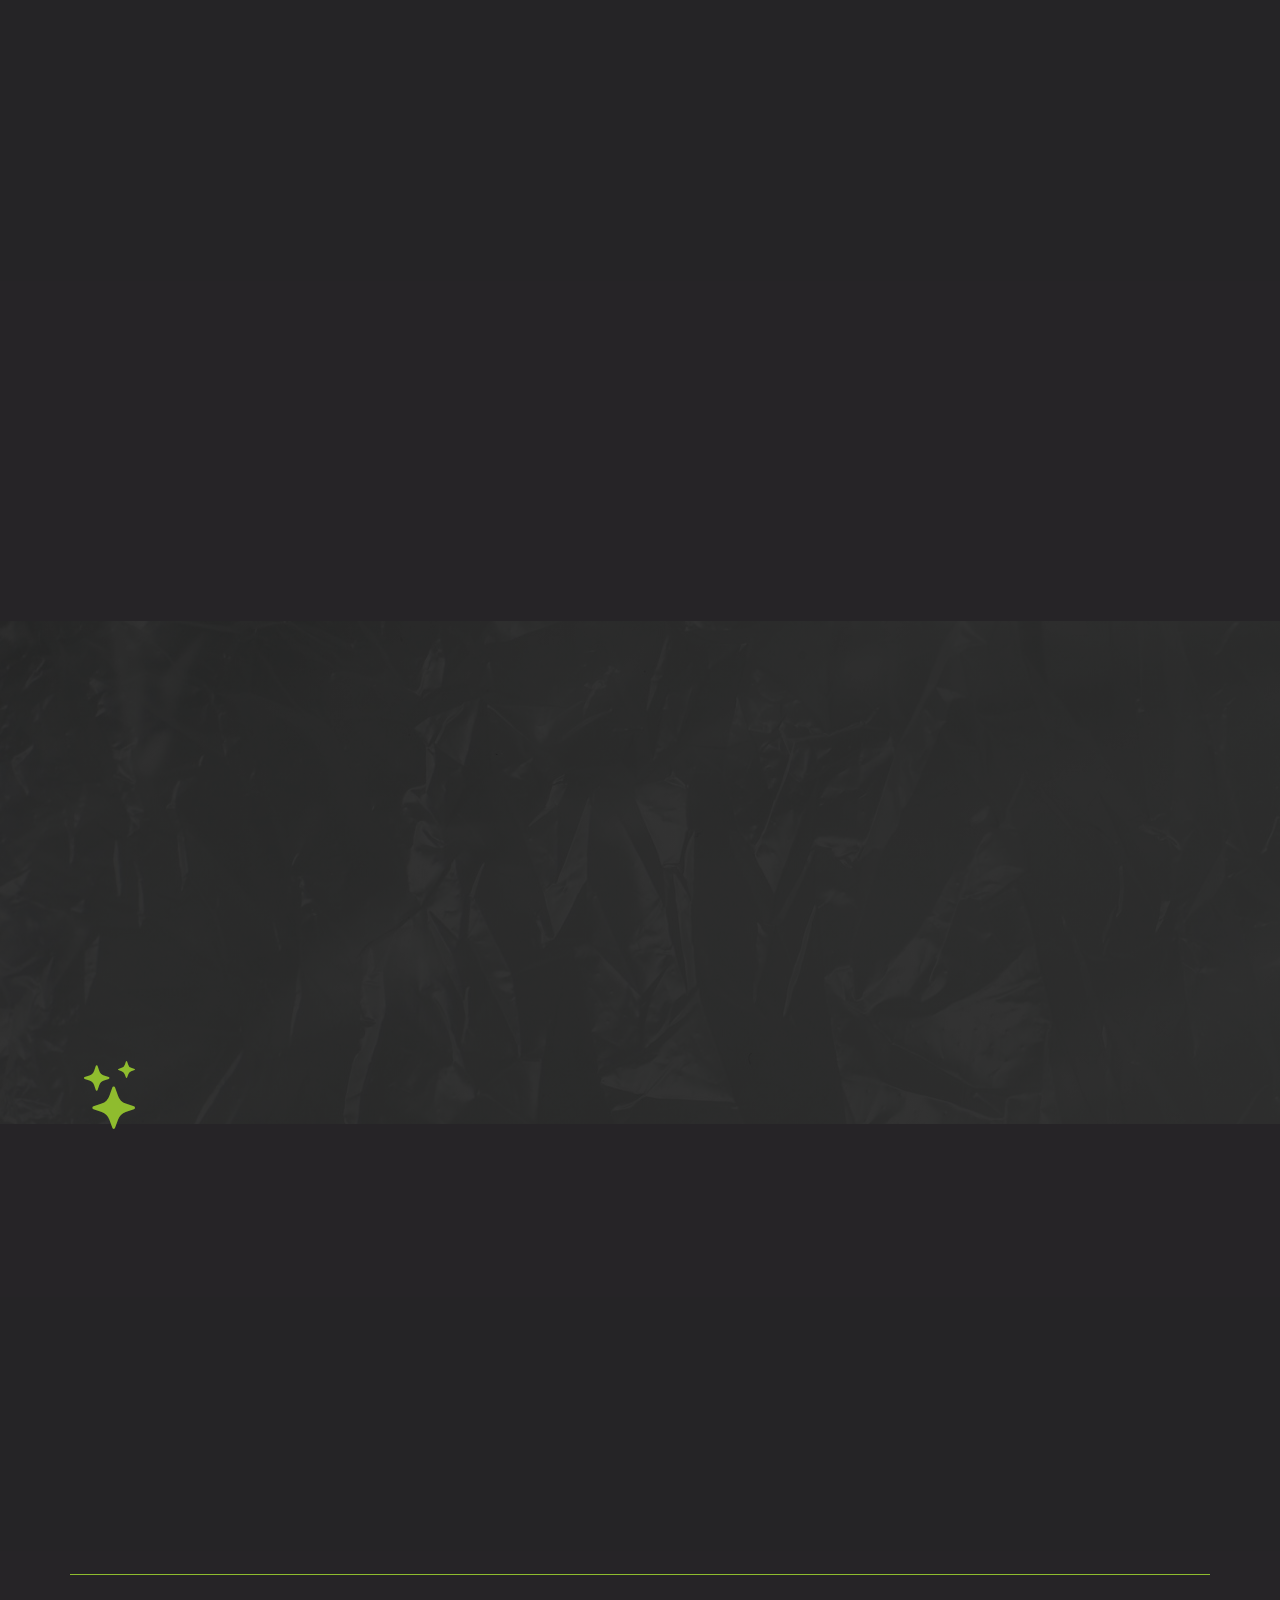
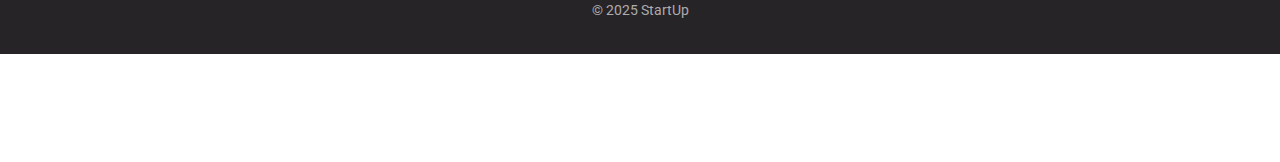
==== commit 77edc500: "Update index.html" ====
--- a/index.html
+++ b/index.html
@@ -4,7 +4,7 @@
 <head>
   <meta charset="utf-8">
   <meta content="width=device-width, initial-scale=1.0" name="viewport">
-  <title>Index - iLanding Bootstrap Template</title>
+  <title>123</title>
   <meta name="description" content="">
   <meta name="keywords" content="">
 
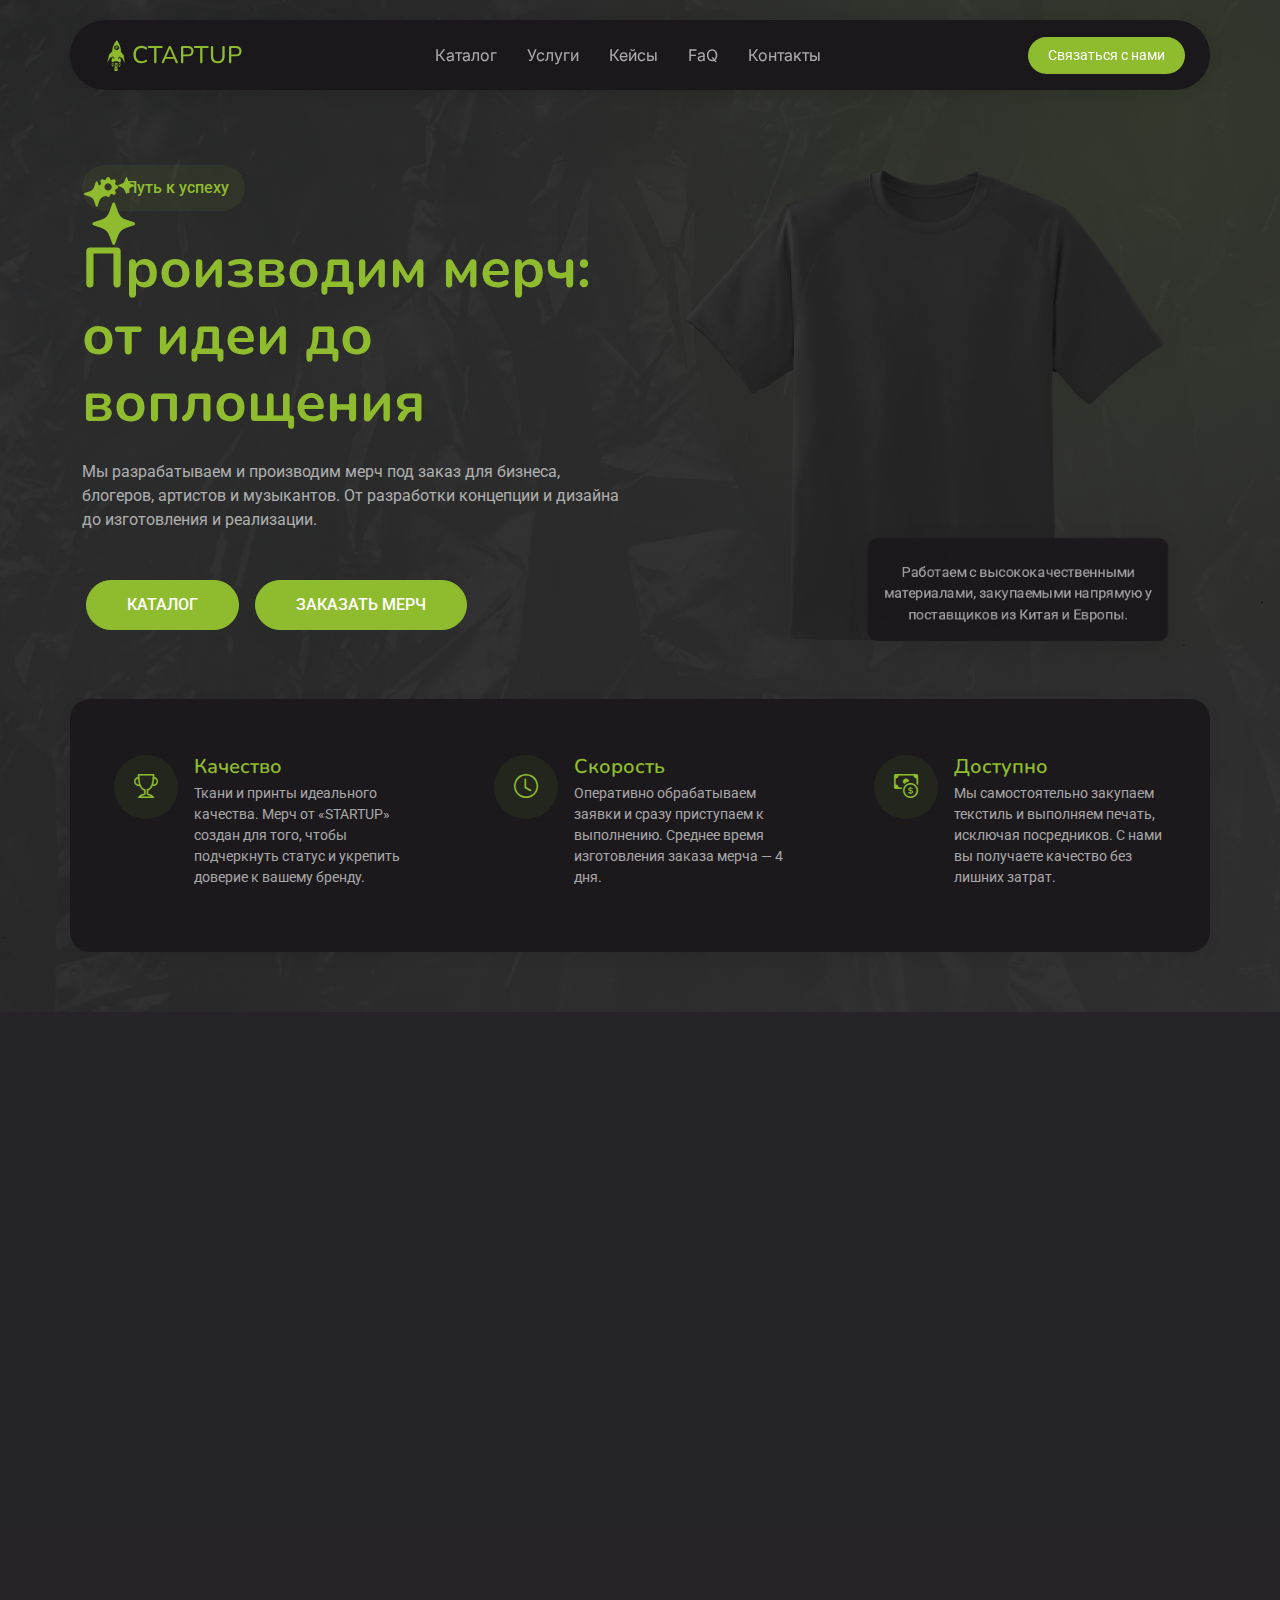
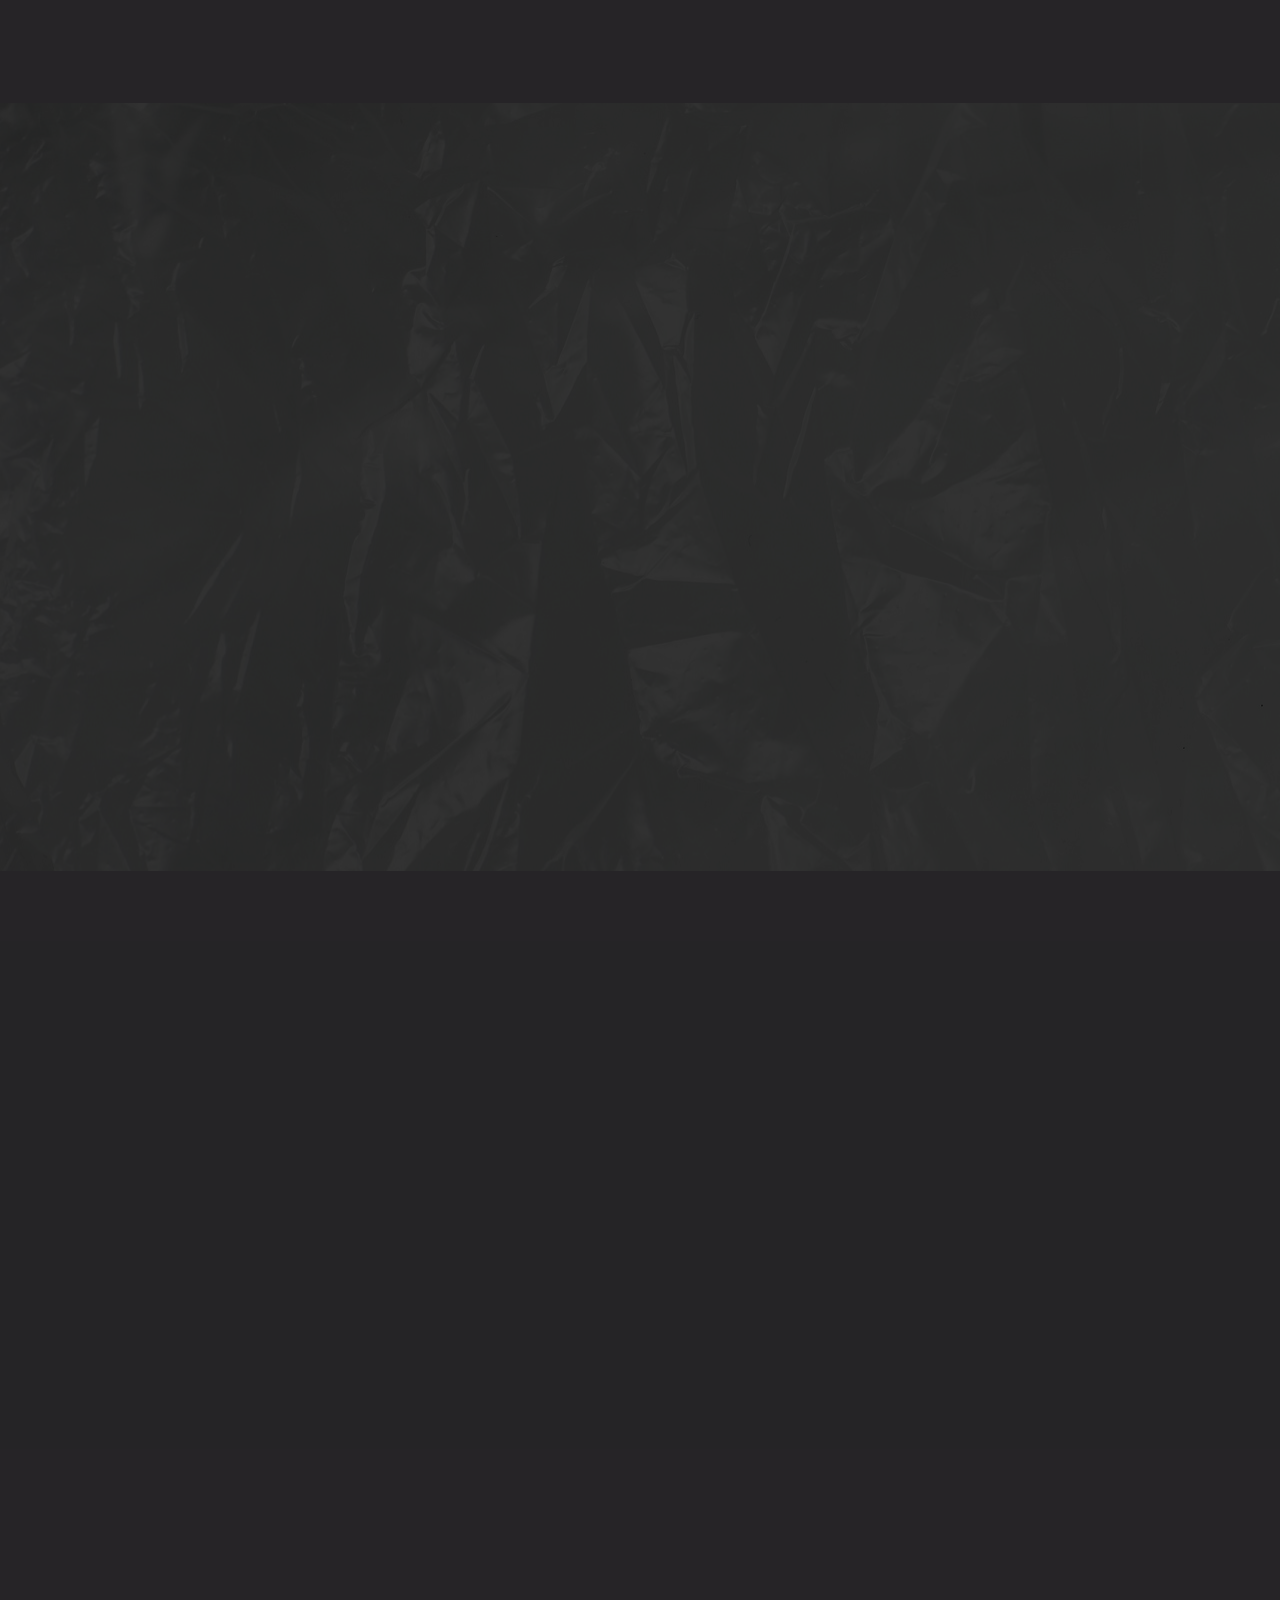
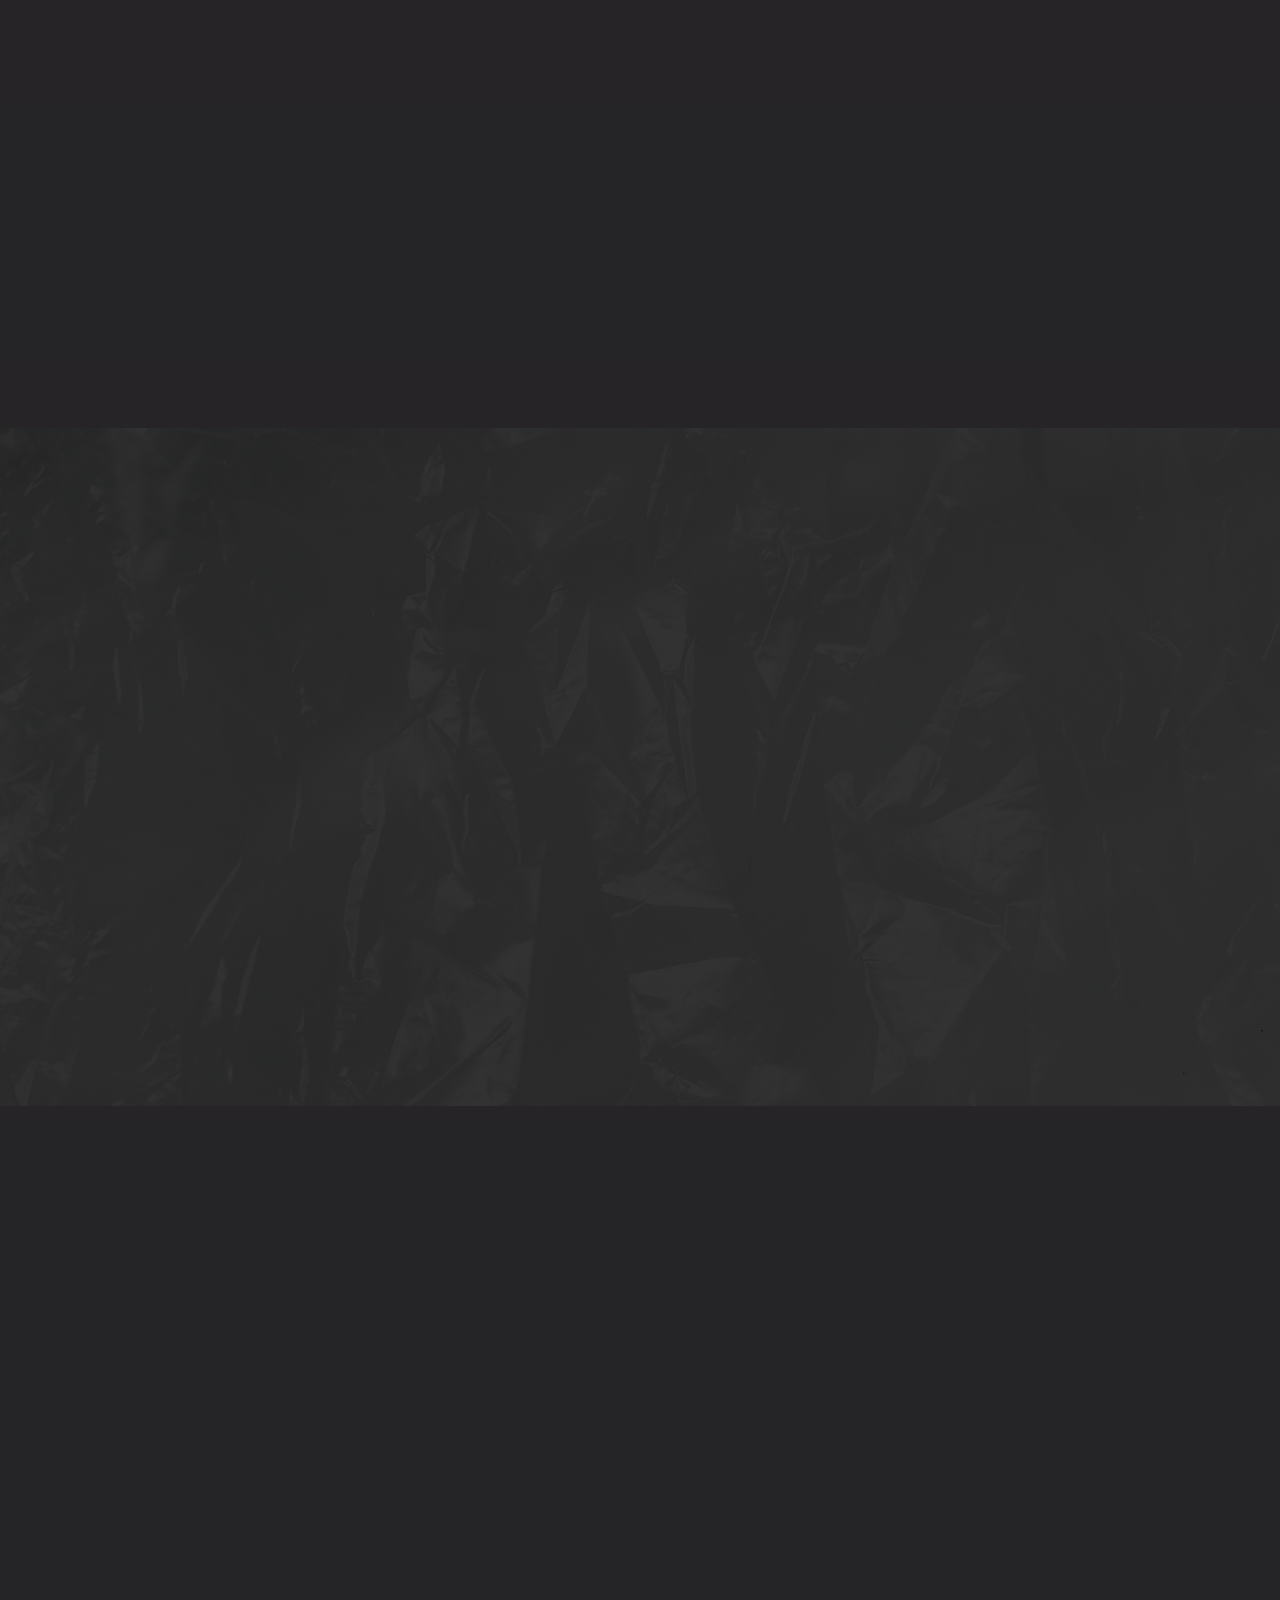
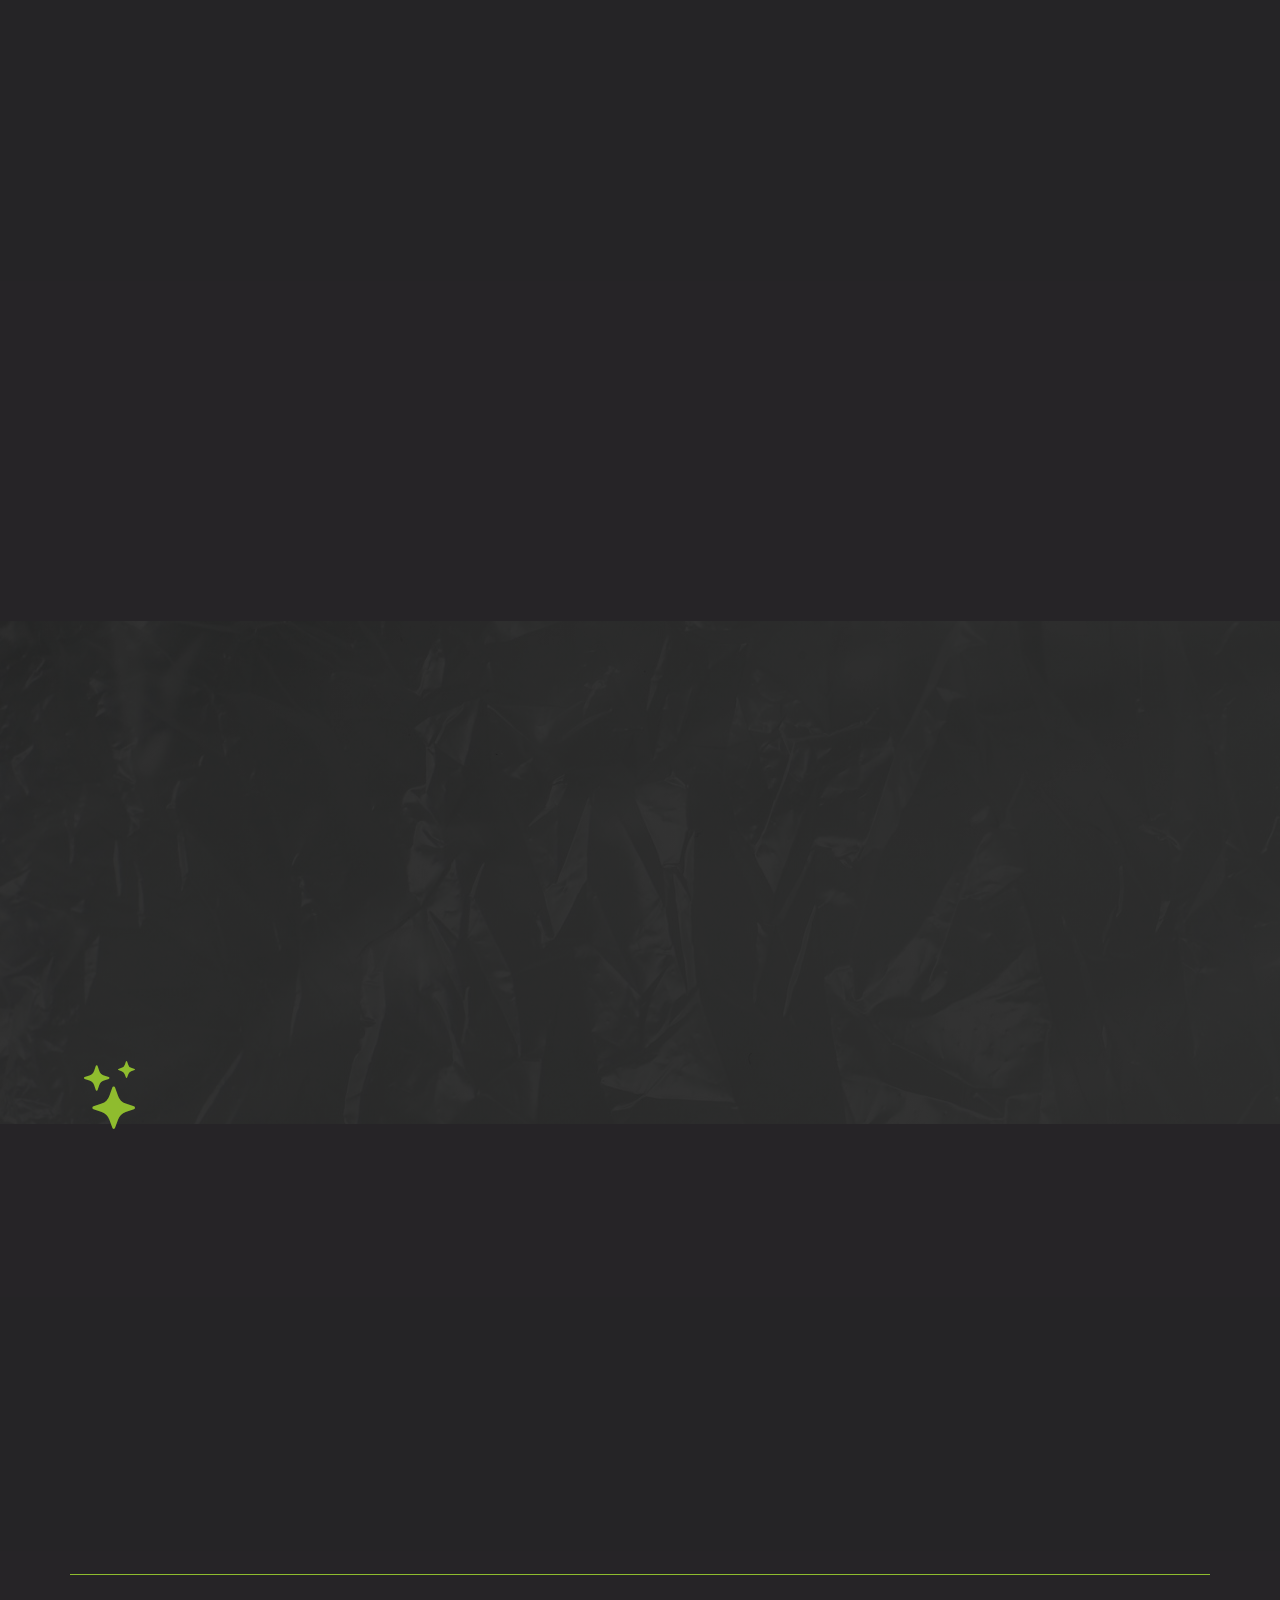
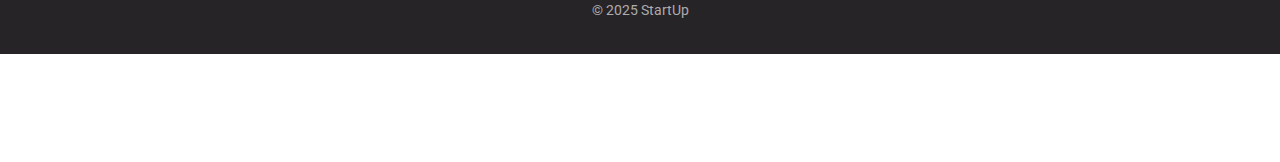
==== commit efbb834f: "Update index.html" ====
--- a/index.html
+++ b/index.html
@@ -76,7 +76,7 @@
             <div class="hero-content" data-aos="fade-up" data-aos-delay="200">
               <div class="company-badge mb-4">
                 <i class="bi bi-gear-fill me-2"></i>
-               От идеи к успешному воплощению
+               Путь к успеху
               </div>
 
               <h1 class="mb-4">
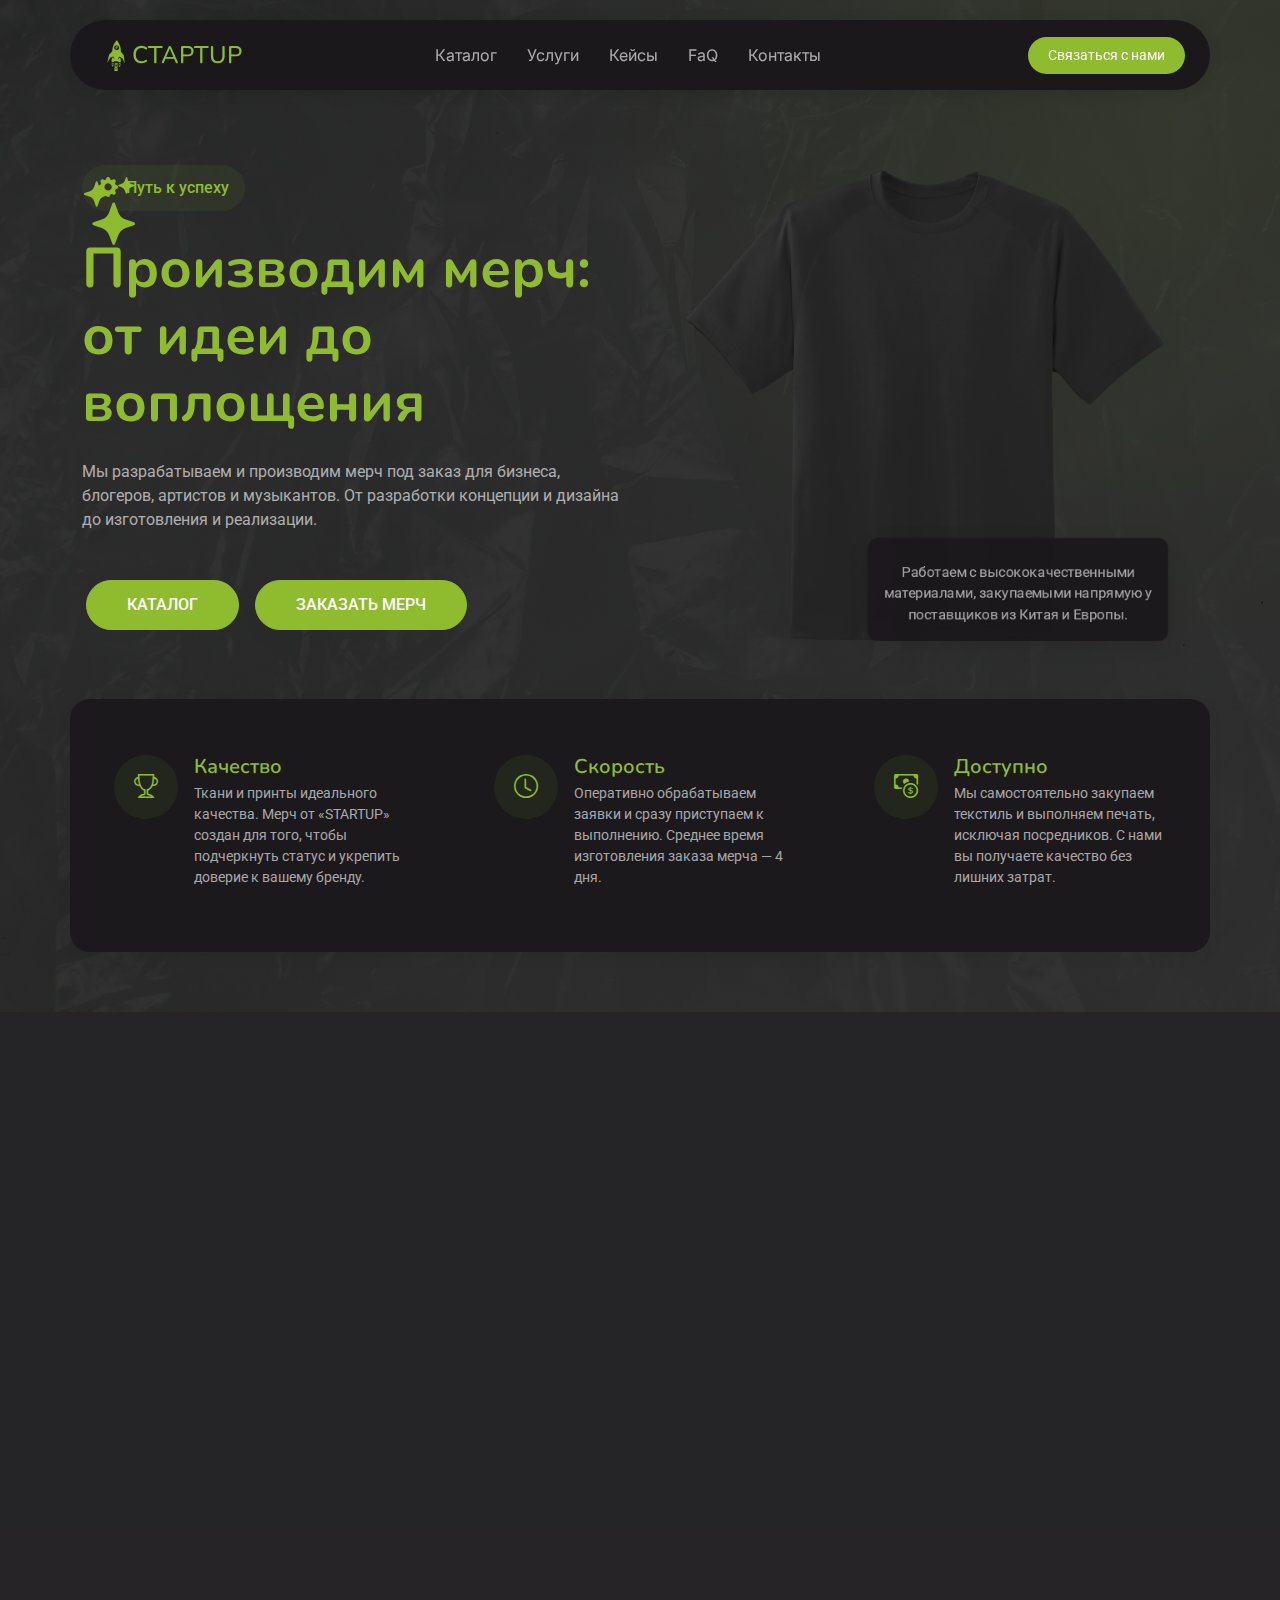
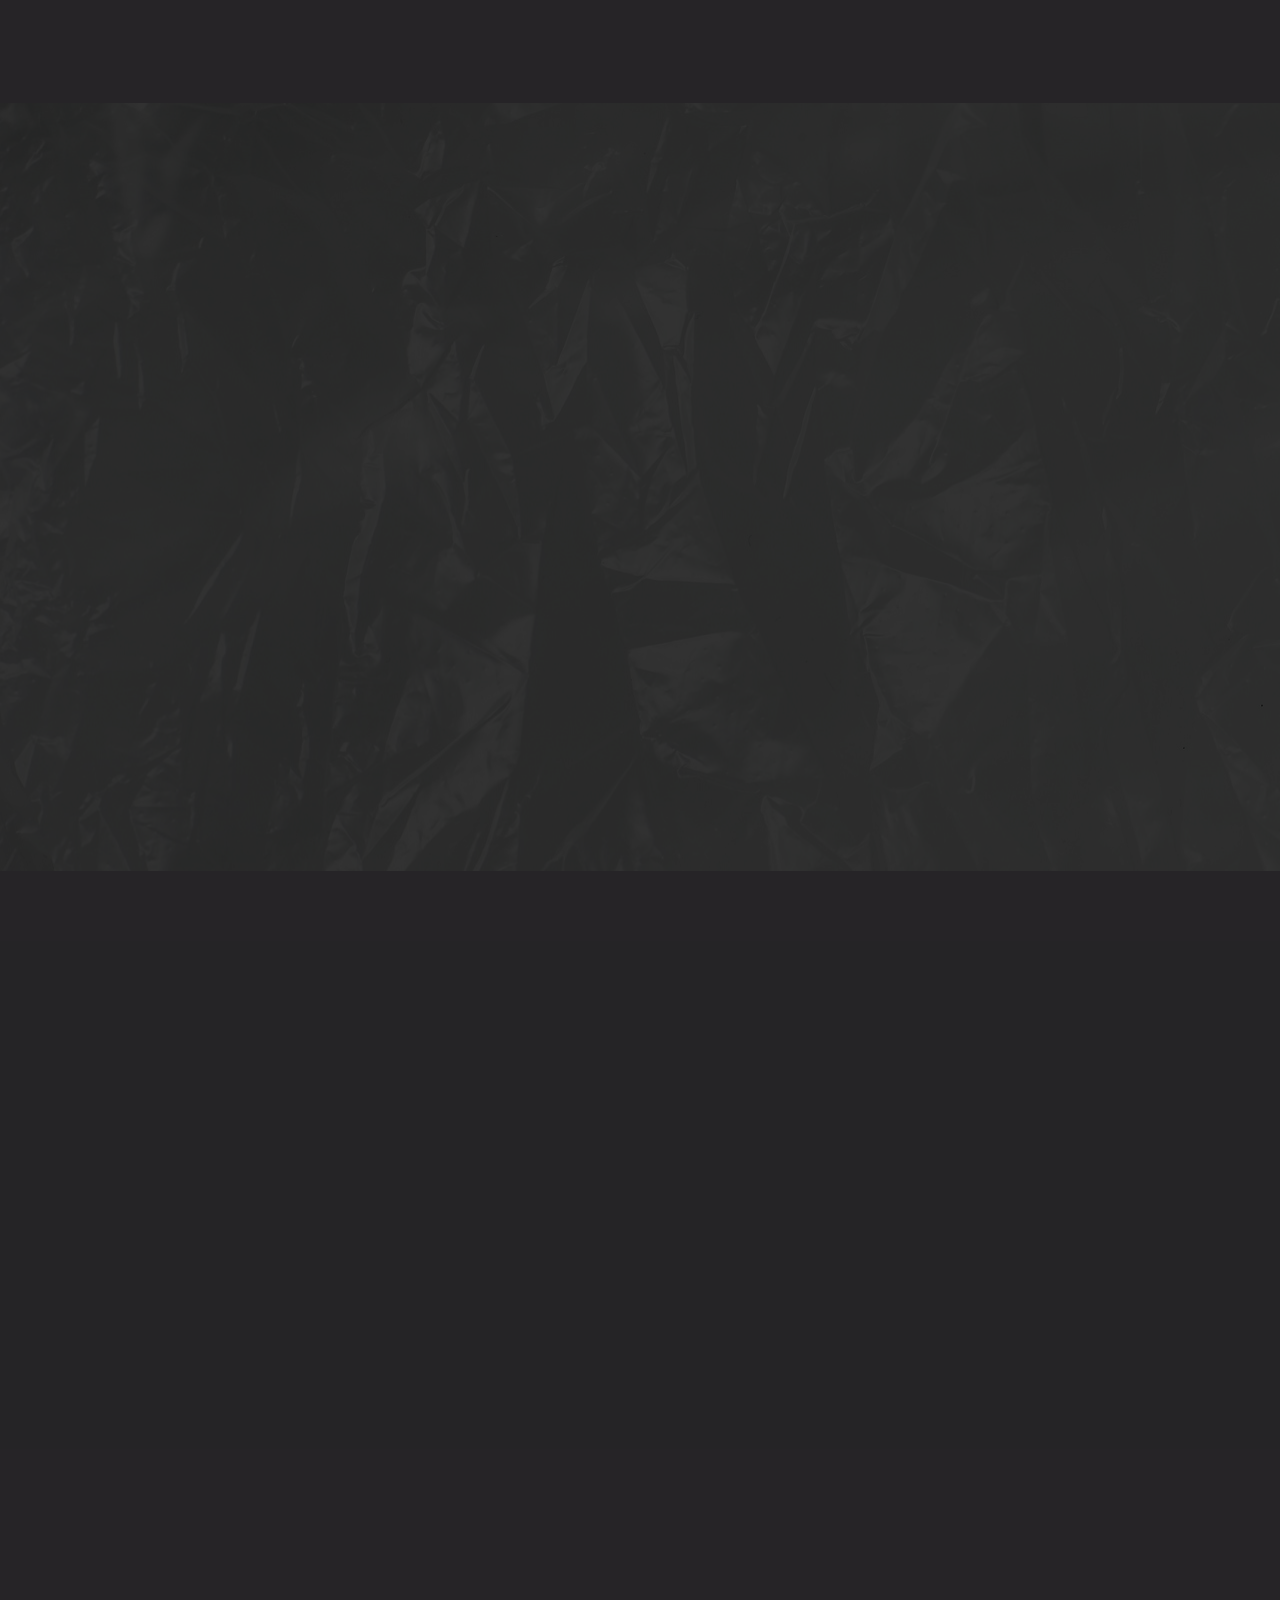
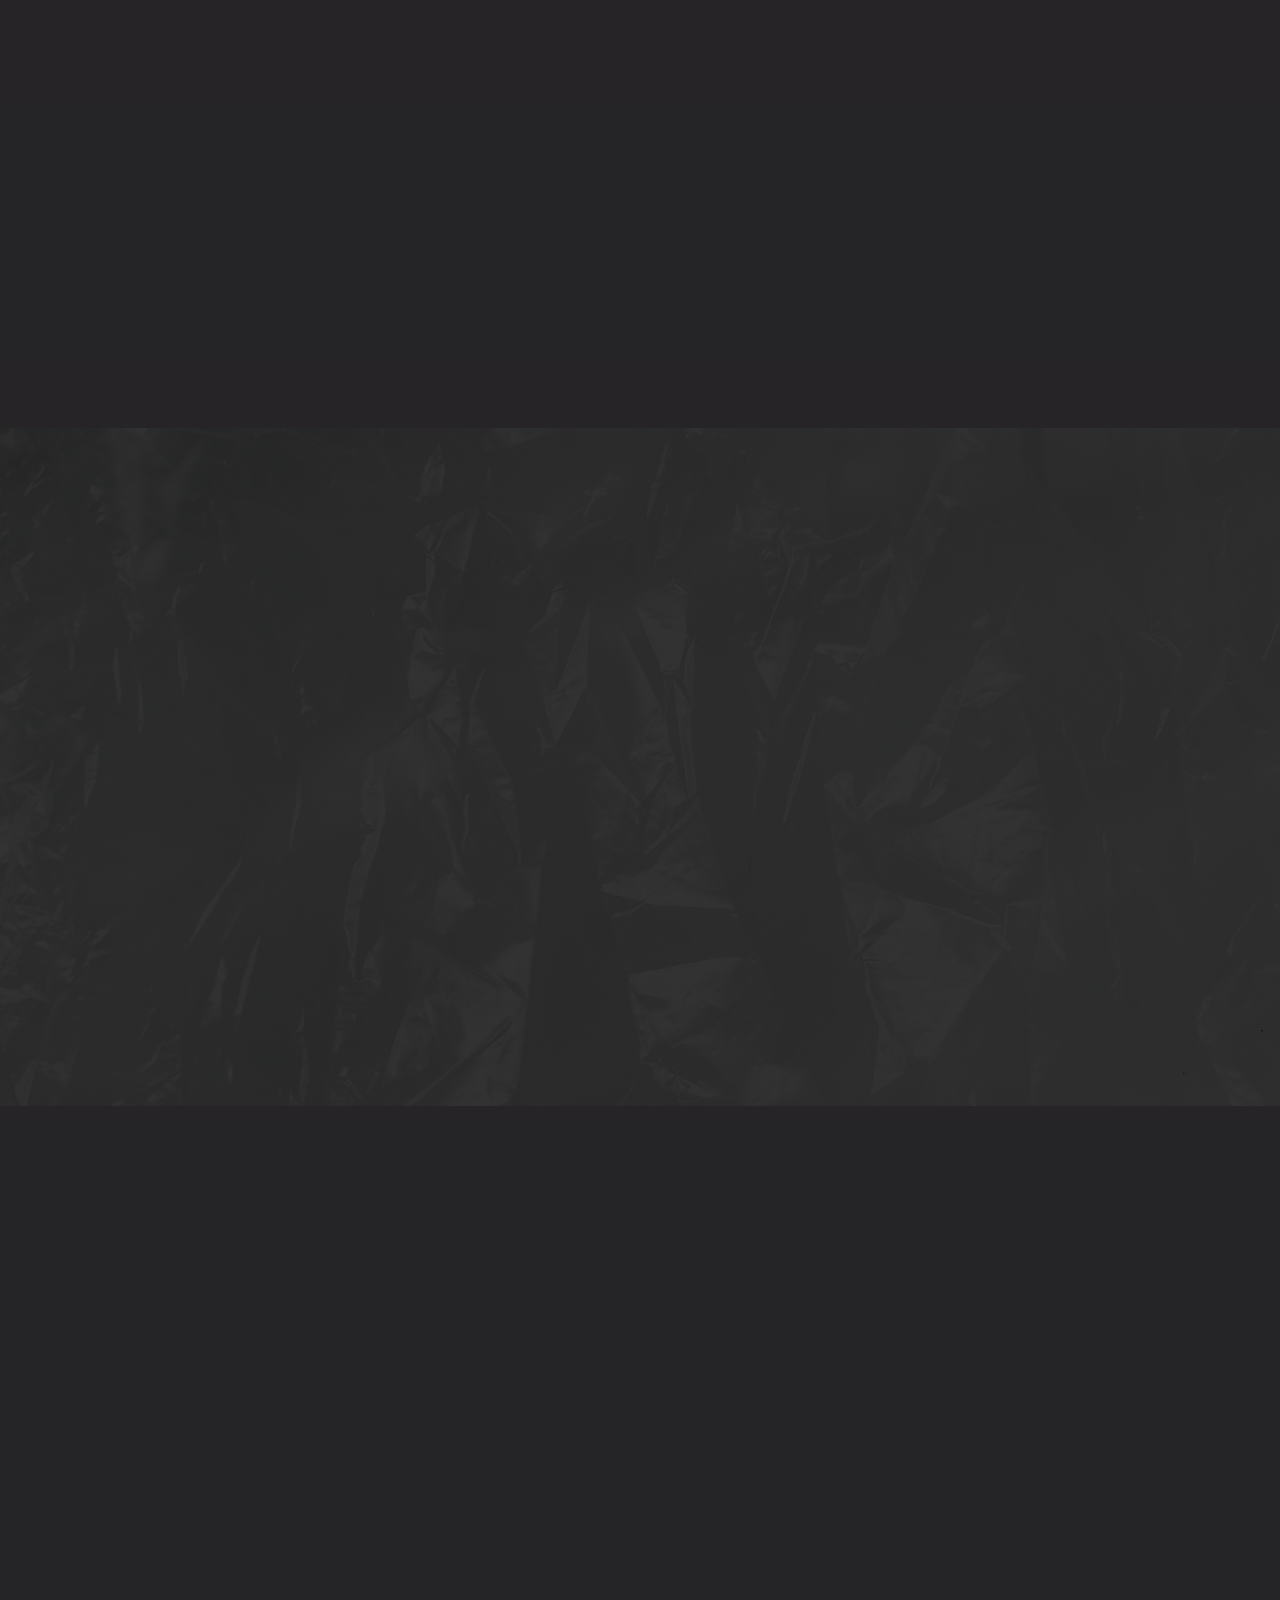
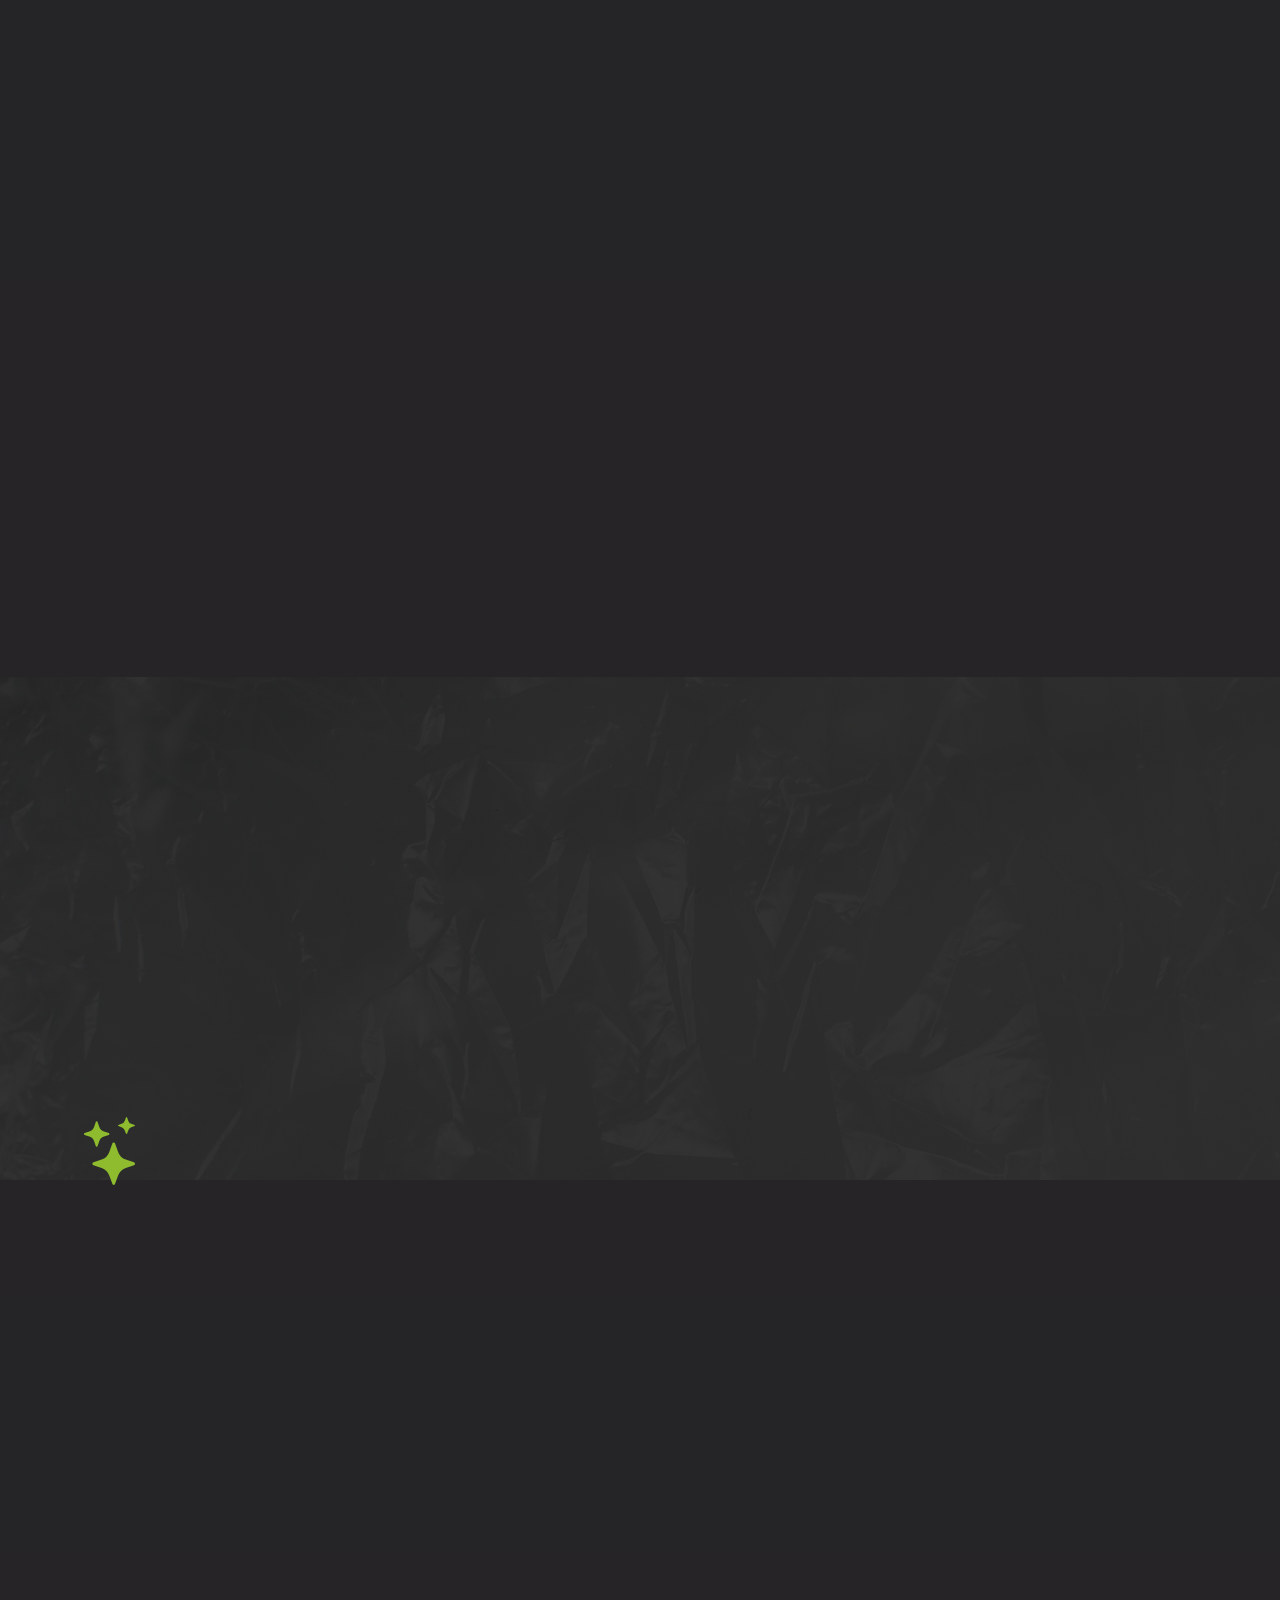
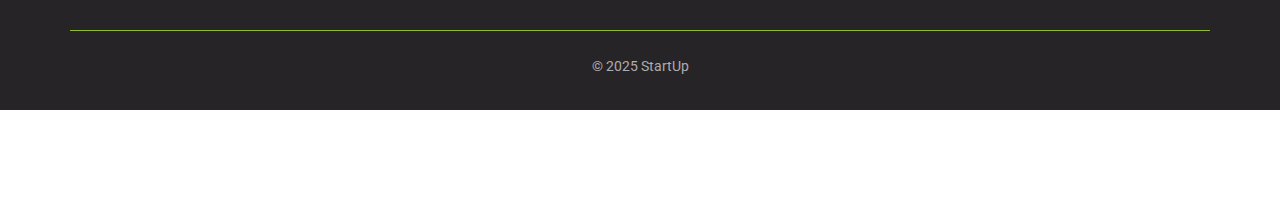
==== commit f1e7b843: "r" ====
--- a/index.html
+++ b/index.html
@@ -267,7 +267,6 @@
       </div>
 
         <div class="row gy-4">
-
           <div class="col-xl-3 col-md-6" data-aos="zoom-in" data-aos-delay="100">
             <div class="feature-box">
               <img src="assets/img/dtf.jpg" alt="" class="feature_img">
@@ -282,7 +281,7 @@
             </div>
           </div><!-- End Feature Borx-->
 
-          <div class="col-xl-3 col-md-" data-aos="zoom-in" data-aos-delay="300">
+          <div class="col-xl-3 col-md-6" data-aos="zoom-in" data-aos-delay="300">
             <div class="feature-box">
               <img src="assets/img/shel.jpg" alt="" class="feature_img">
               <h4>Шелкография (Трафаретная печать)</h4>
@@ -473,30 +472,32 @@
             <br>
           </div>
         </div>
-        <div class="row align-items-center justify-content-between">
-            <div class="col-md-3">
-              <img src="assets/img/image3.jpg" alt="" width="350" height="200" class="img-fluid main-image rounded-4">
-              <p class="about-meta">Компания</p>
+        <div class="row gy-4 align-items-center">
+            <div class="col-xl-3 col-md-6 aos-init aos-animate">
+              <div>
+              <img src="assets/img/image3.jpg" alt="" height="200" class="img-fluid main-image rounded-4">
+              <p class="company-meta">Компания</p>
               <p class="about-description">22.22.2222</p>
-            </div>
-            <div class="col-md-3">
-              <img src="assets/img/image3.jpg" alt="" width="350" height="200" class="img-fluid main-image rounded-4">
-              <p class="about-meta">Компания</p>
+              </div>
+            </div>
+            <div class="col-xl-3 col-md-6 aos-init aos-animate">
+              <img src="assets/img/image3.jpg" alt="" height="200" class="img-fluid main-image rounded-4">
+              <p class="company-meta">Компания</p>
               <p class="about-description">22.22.2222</p>
             </div>
-            <div class="col-md-3">
-              <img src="assets/img/image3.jpg" alt="" width="350" height="200" class="img-fluid main-image rounded-4">
-              <p class="about-meta">Компания</p>
+            <div class="col-xl-3 col-md-6 aos-init aos-animate">
+              <img src="assets/img/image3.jpg" alt="" height="200" class="img-fluid main-image rounded-4">
+              <p class="company-meta">Компания</p>
               <p class="about-description">22.22.2222</p>
             </div>
-            <div class="col-md-3">
-              <img src="assets/img/image3.jpg" alt="" width="350" height="200" class="img-fluid main-image rounded-4">
-              <p class="about-meta">Компания</p>
+            <div class="col-xl-3 col-md-6 aos-init aos-animate">
+              <img src="assets/img/image3.jpg" alt="" height="200" class="img-fluid main-image rounded-4">
+              <p class="company-meta">Компания</p>
               <p class="about-description">22.22.2222</p>
             </div>
-            <div class="col-md-3">
-              <img src="assets/img/image3.jpg" alt="" width="350" height="200" class="img-fluid main-image rounded-4">
-              <p class="about-meta">Компания</p>
+            <div class="col-xl-3 col-md-6 aos-init aos-animate">
+              <img src="assets/img/image3.jpg" alt=""height="200" class="img-fluid main-image rounded-4">
+              <p class="company-meta">Компания</p>
               <p class="about-description">22.22.2222</p>
             </div>
         </div>
--- a/assets/css/main.css
+++ b/assets/css/main.css
@@ -979,6 +979,12 @@
   margin-bottom: 1rem;
   display: inline-block;
 }
+.company-meta {
+  color: var(--accent-color);
+  font-weight: 600;
+  margin-top: 1rem;
+  margin-bottom: 1rem;
+}
 
 .about .about-title {
   font-size: 1.75rem;
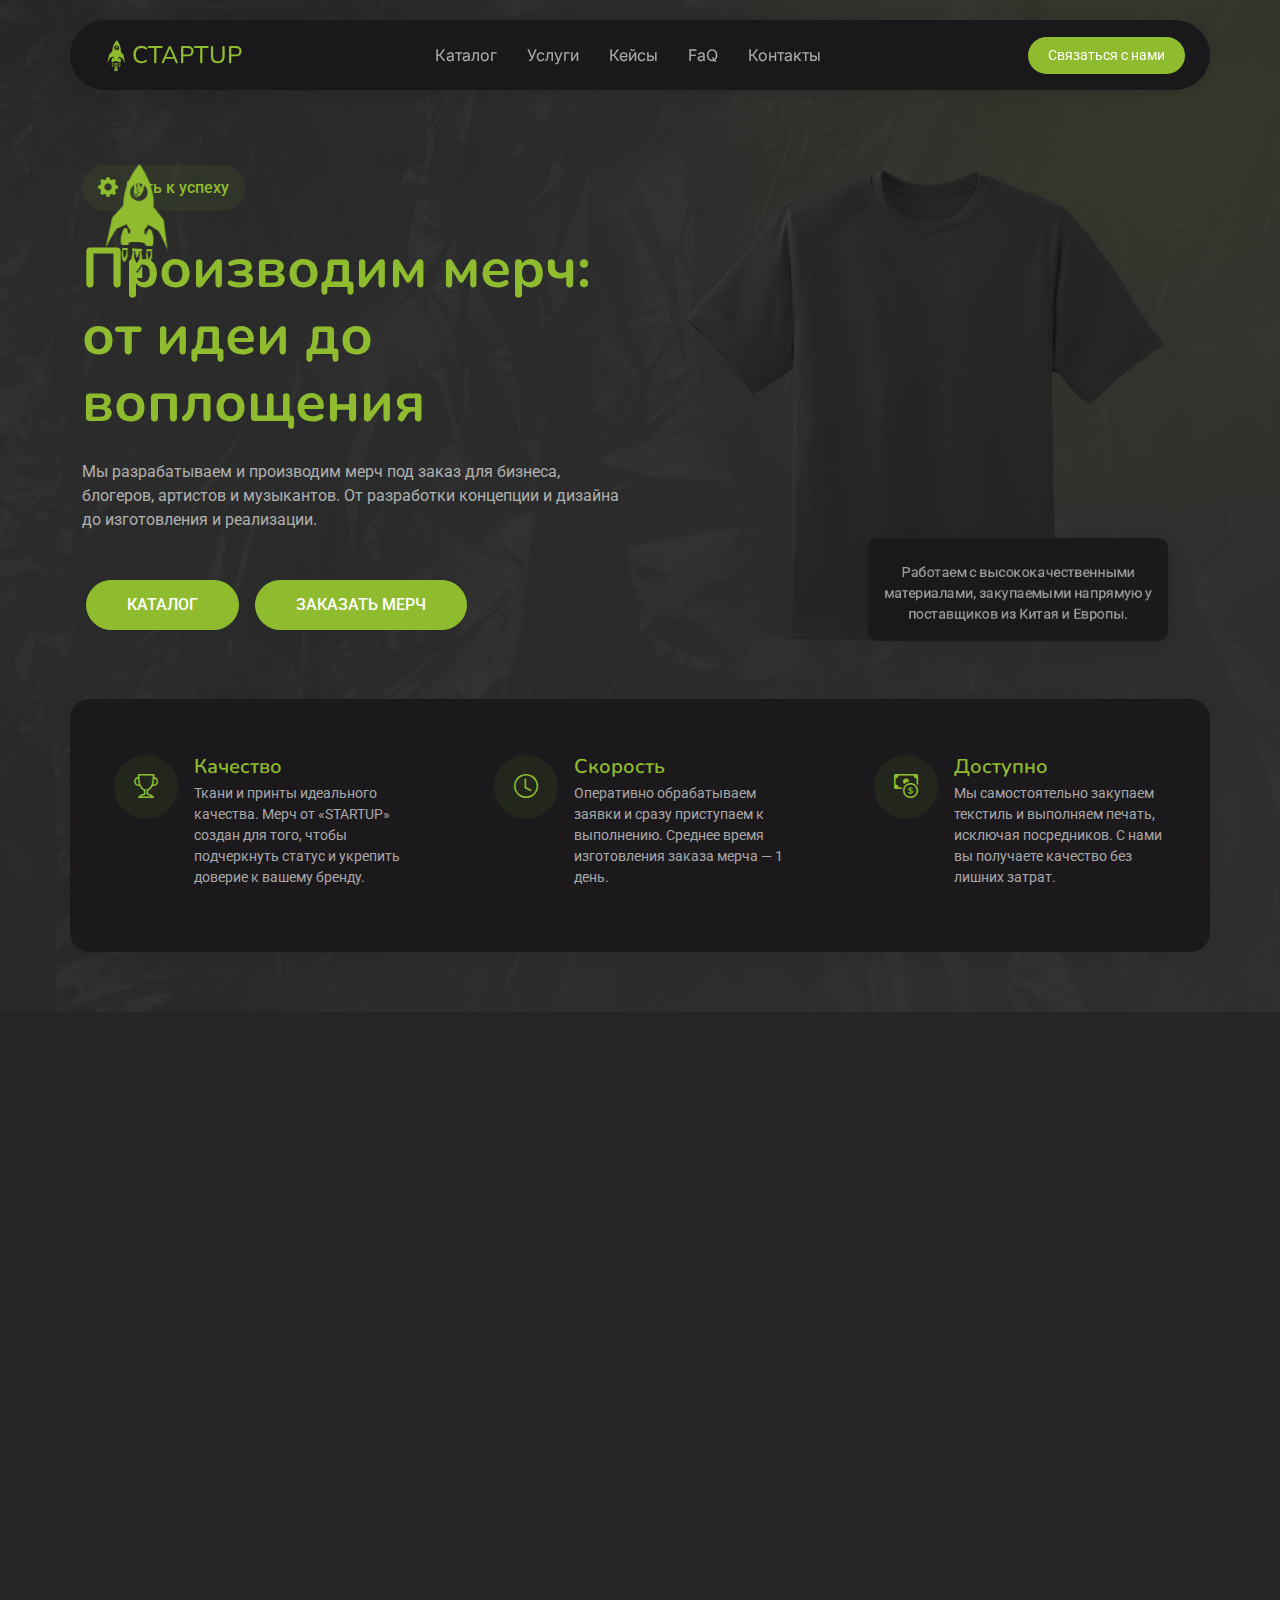
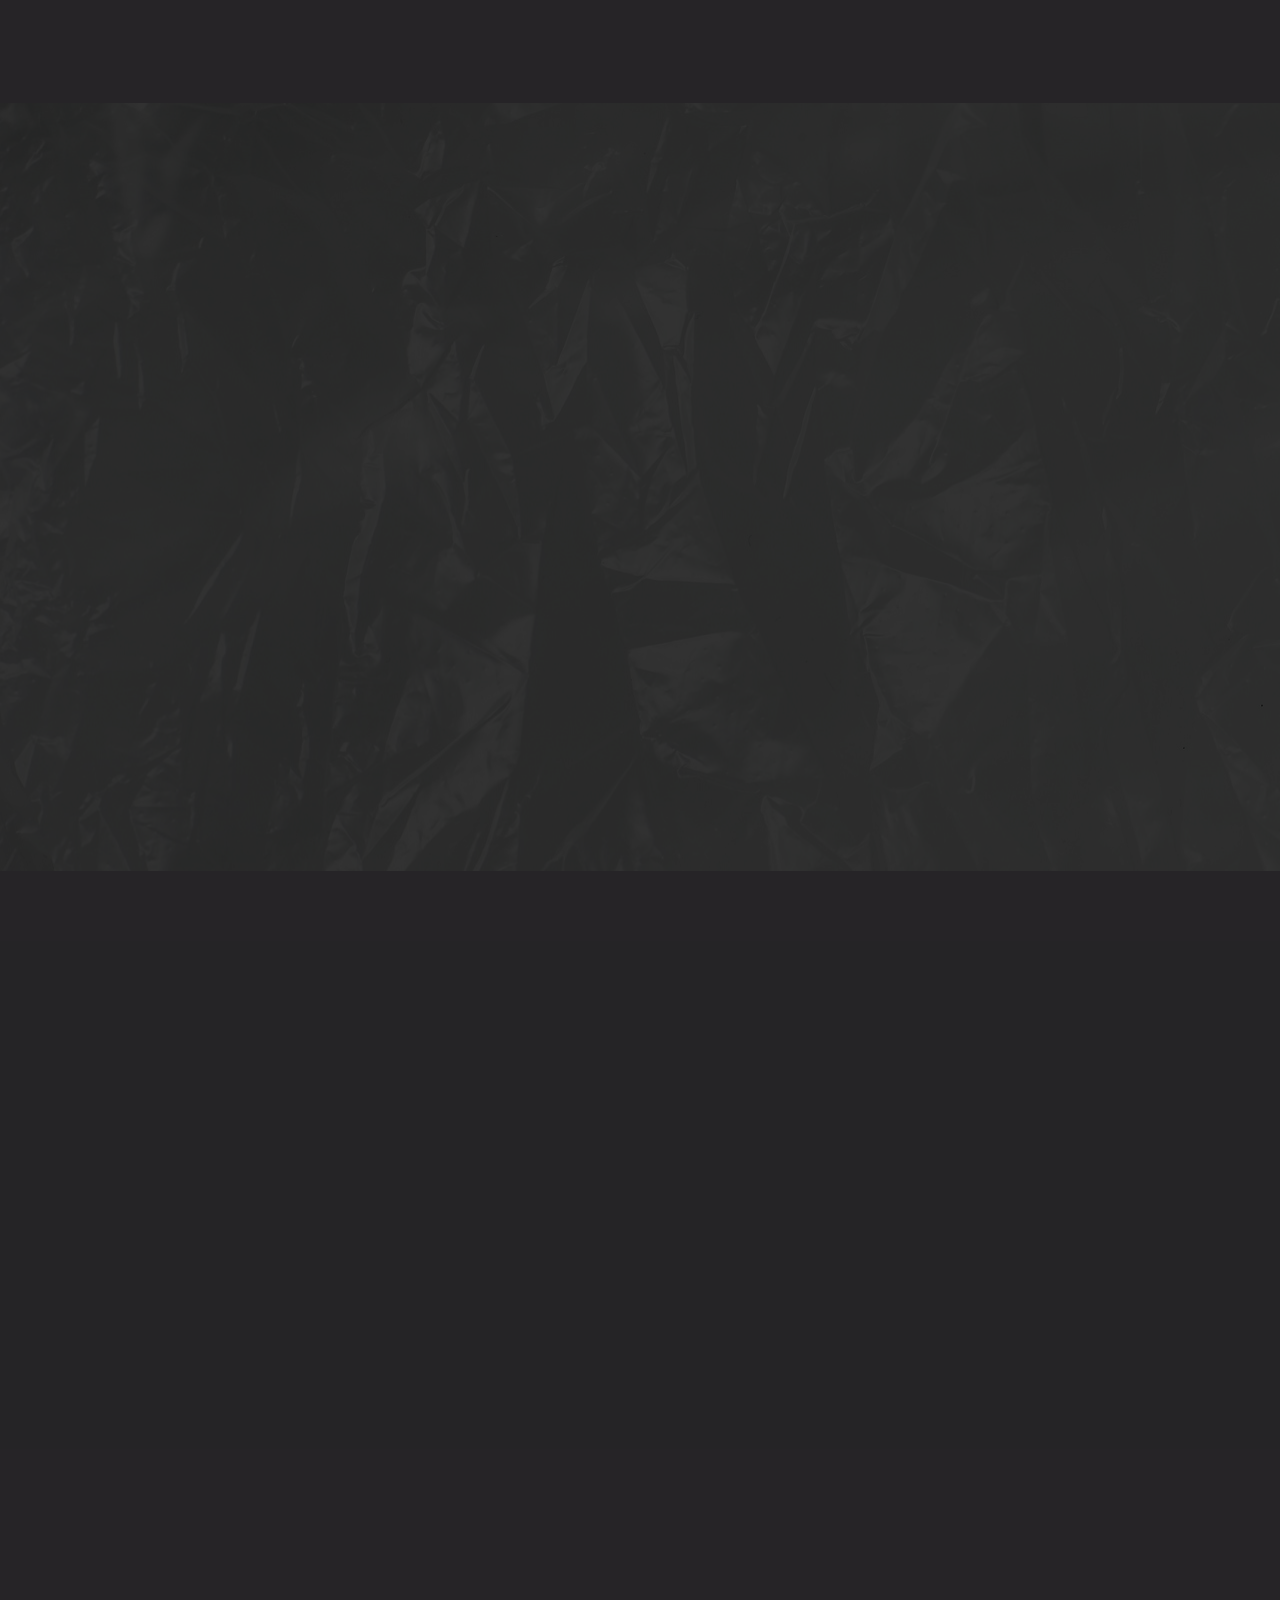
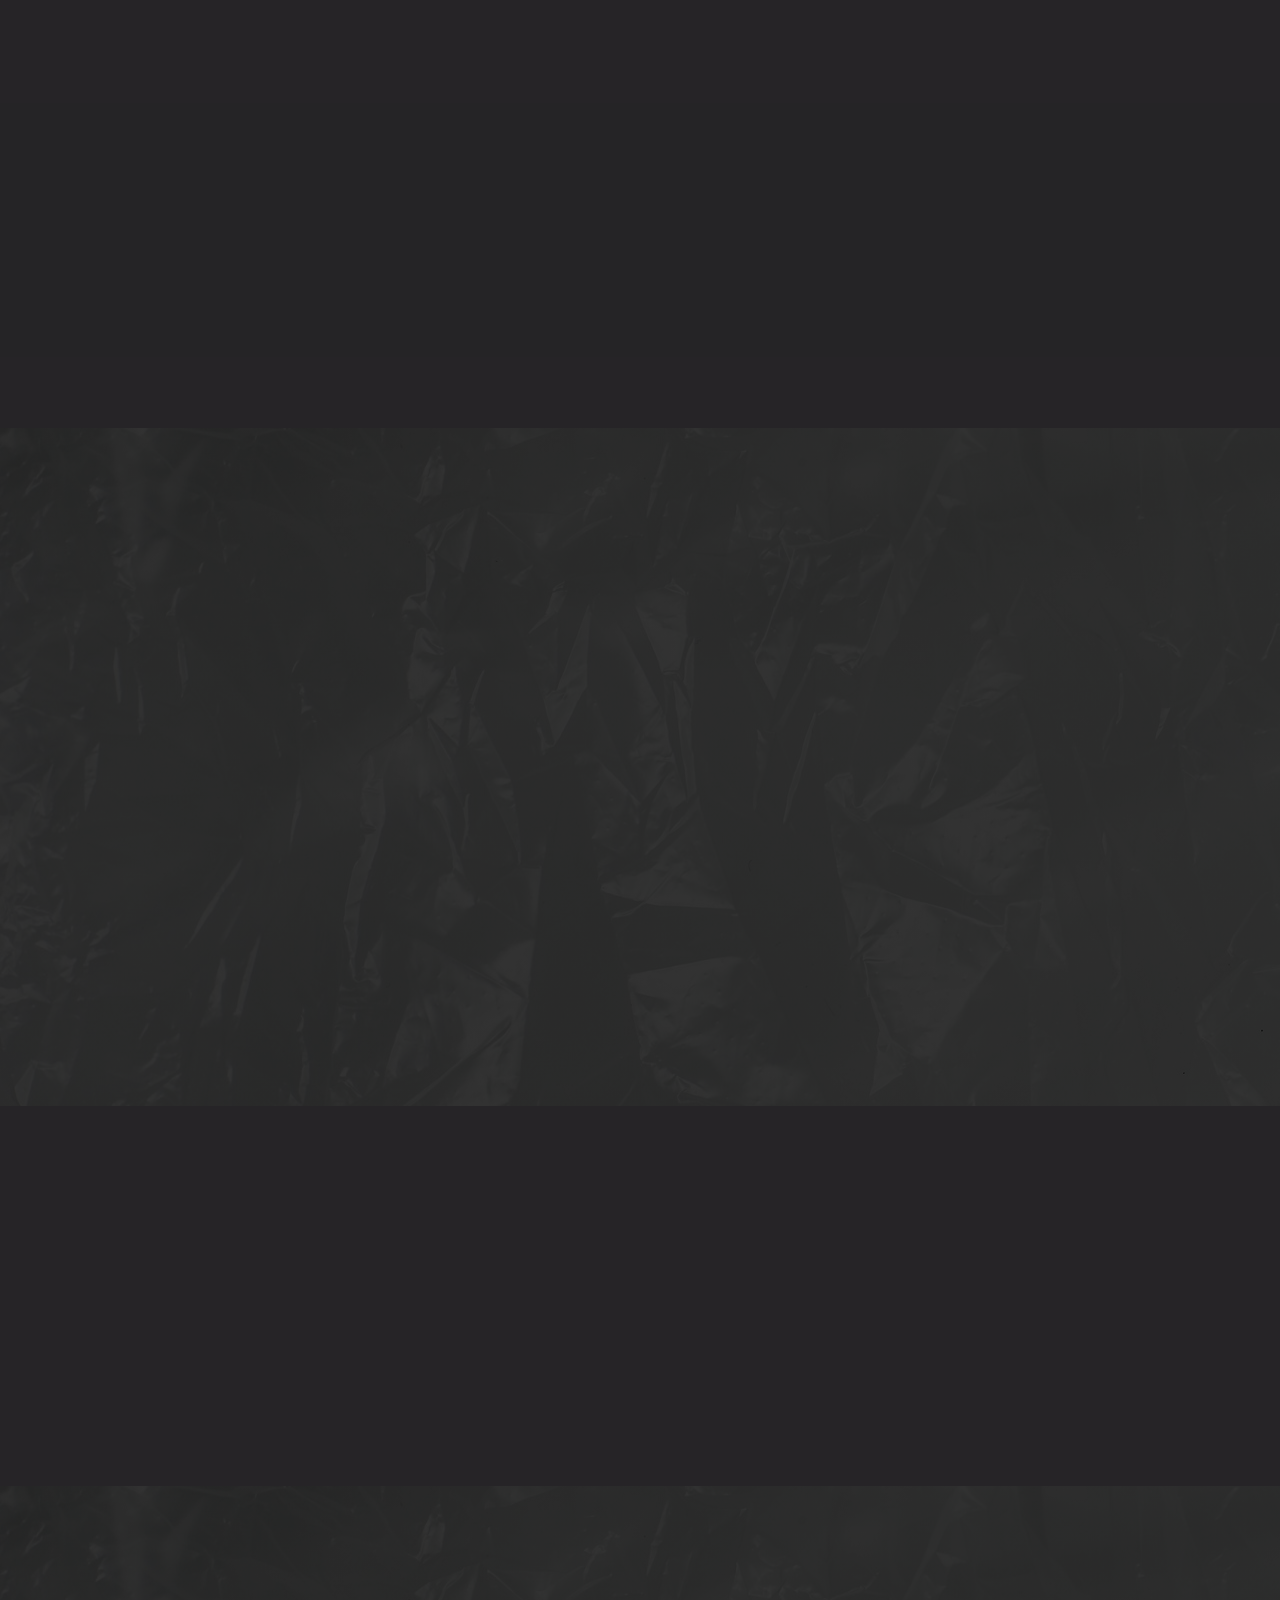
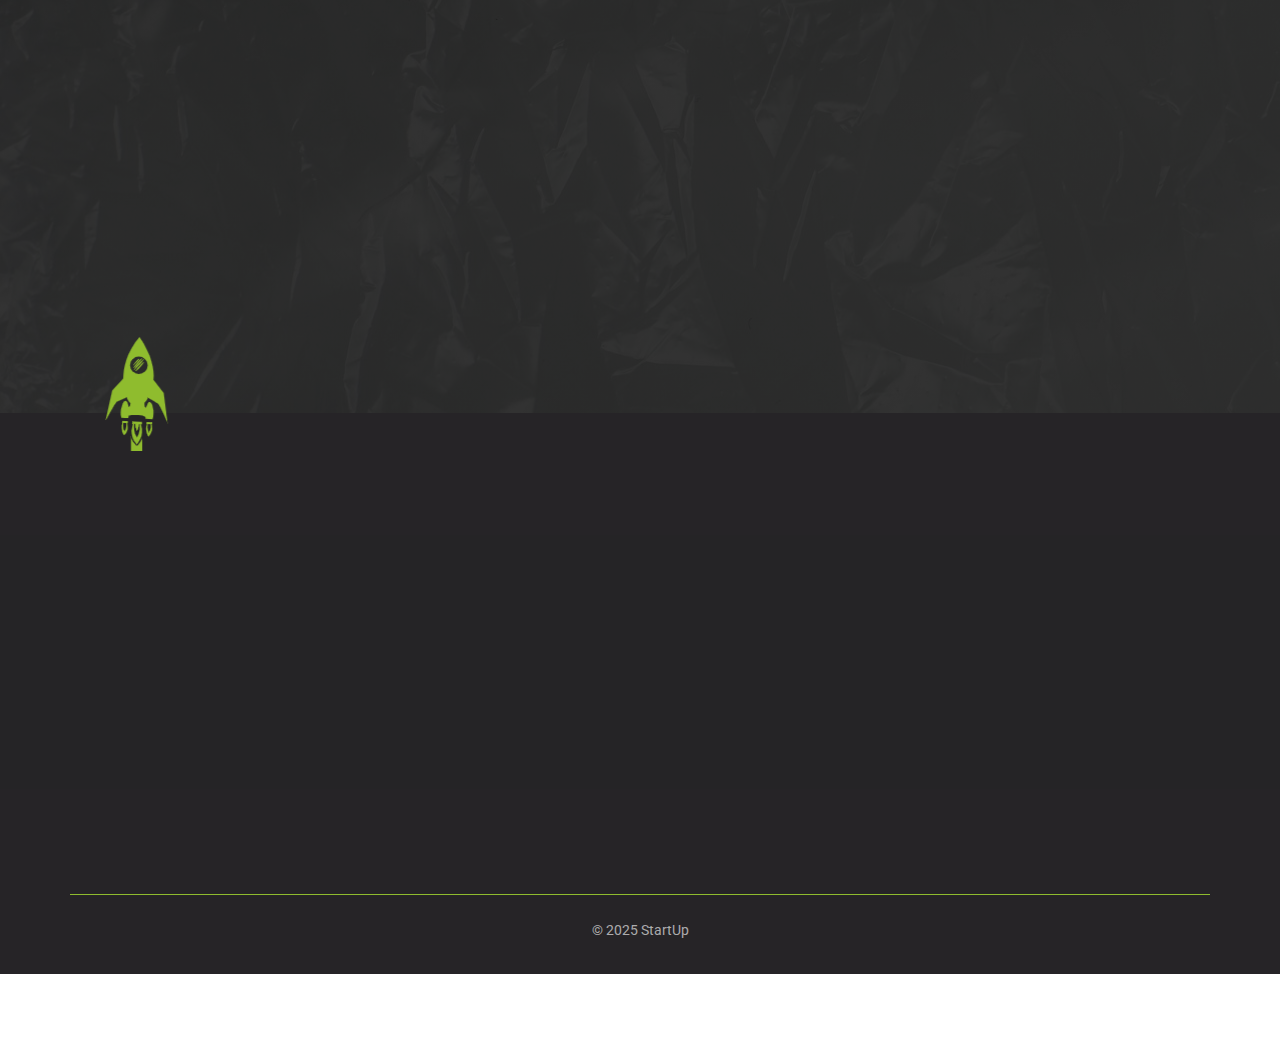
==== commit f49999f6: "нев" ====
--- a/index.html
+++ b/index.html
@@ -58,9 +58,7 @@
         </ul>
         <i class="mobile-nav-toggle d-xl-none bi bi-list"></i>
       </nav>
-
-      <a class="btn-getstarted" href="index.html#about">Связаться с нами</a>
-
+      <a class="btn-getstarted" href="#footer">Связаться с нами</a>
     </div>
   </header>
 
@@ -88,8 +86,8 @@
               </p>
 
               <div class="hero-buttons">
-                <a href="" class="btn btn-primary me-0 me-sm-2 mx-1">КАТАЛОГ</a>
-                <a href="" class="btn btn-primary me-0 me-sm-2 mx-1">ЗАКАЗАТЬ МЕРЧ</a>
+                <a href="#pricing" class="btn btn-primary me-0 me-sm-2 mx-1">КАТАЛОГ</a>
+                <a href="" class="btn btn-primary me-0 me-sm-2 mx-1" data-bs-toggle="modal" data-bs-target="#exampleModal">ЗАКАЗАТЬ МЕРЧ</a>
 
               </div>
             </div>
@@ -133,7 +131,7 @@
               </div>
               <div class="stat-content">
                 <h4>Скорость</h4>
-                <p class="mb-0">Оперативно обрабатываем заявки и сразу приступаем к выполнению. Среднее время изготовления заказа мерча — 4 дня.</p>
+                <p class="mb-0">Оперативно обрабатываем заявки и сразу приступаем к выполнению. Среднее время изготовления заказа мерча — 1 день.</p>
               </div>
             </div>
           </div>
@@ -170,6 +168,7 @@
 
           <!-- Basic Plan -->
           <div class="col-lg-4" data-aos="fade-up" data-aos-delay="100">
+            <a href="/product-shirt.html">
             <div class="pricing-card">
               <h3>ПЕЧАТЬ ФУТОБОЛОК BASIC</h3>
               <img src="assets/img/header.png" alt="" class="catalog_img">
@@ -178,8 +177,10 @@
                 <i class="bi bi-arrow-right"></i>
               </a> -->
             </div>
+            </a>
           </div>
           <div class="col-lg-4" data-aos="fade-up" data-aos-delay="100">
+            <a href="/product-shopper.html">
             <div class="pricing-card">
               <h3>ПЕЧАТЬ ШОПЕРА BASIC</h3>
               <img src="assets/img/shoper.jpg" alt="" class="catalog_img">
@@ -188,8 +189,10 @@
                 <i class="bi bi-arrow-right"></i>
               </a> -->
             </div>
+            </a>
           </div>
           <div class="col-lg-4" data-aos="fade-up" data-aos-delay="100">
+            <a href="/product-cap.html">
             <div class="pricing-card">
               <h3>ПЕЧАТЬ КЕПКИ BASIC</h3>
               <img src="assets/img/hat.png" alt="" class="catalog_img">
@@ -198,6 +201,7 @@
                 <i class="bi bi-arrow-right"></i>
               </a> -->
             </div>
+            </a>
           </div>
         </div>
 
@@ -234,10 +238,8 @@
                   magna aliqua.
                 </p> -->
                 <ul>
-                  <li><i class="bi bi-check2-all"></i> <span>Производство <strong>полного цикла</strong></span></li>
                   <li><i class="bi bi-check2-all"></i> <span><strong>Разработка дизайна</strong> мерча</span></li>
                   <li><i class="bi bi-check2-all"></i> <span><strong>Помощь</strong> с выбором нанесения</span></li>
-                  <li><i class="bi bi-check2-all"></i> <span><strong>Пошив</strong> по индивидуальным лекалам</span></li>
                   <li><i class="bi bi-check2-all"></i> <span><strong>Контроль качества</strong> и упаковка</span></li>
                   <li><i class="bi bi-check2-all"></i> <span><strong>Доставка</strong> по всему миру</span></li>
                 </ul>
@@ -313,7 +315,7 @@
               Мы "в теме"  с 2018 года изготавливаем сувенирную продукцию с логотипом и корпоративный мерч для бизнеса.
               <br>
               7лет мы помогаем компаниям эффективно решать маркетинговые и любые другие бизнес-задачи, с использованием промо-одежды и аксессуаров.</p>
-            <a href="#" class="btn btn-cta">Перезвонить мне</a>
+            <a href="#" class="btn btn-cta" data-bs-toggle="modal" data-bs-target="#exampleModal">Перезвонить мне</a>
           </div>
 
           <!-- Abstract Background Elements -->
@@ -384,7 +386,7 @@
               <div class="d-flex align-items-center justify-content-end gap-4">
                 <div class="feature-content">
                   <h3>Всегда на связи</h3>
-                  <p>Принимаем и обрабатываем заявки с понедельника по пятницу с 10:00 до 18:00. Всегда готовы быстро ответить на все вопросы</p>
+                  <p>Принимаем и обрабатываем заявки с понедельника по пятницу с 09:00 до 18:00. Всегда готовы быстро ответить на все вопросы</p>
                 </div>
                 <div class="feature-icon flex-shrink-0">
                   <i class="bi bi-telephone"></i>
@@ -421,7 +423,7 @@
                 </div>
                 <div class="feature-content">
                   <h3>Качество ткани</h3>
-                  <p>Мы используем ткань качественную ткань, которая служит в разы дольше и не теряет первоначальный вид после пары стирок. Мы закупаем провернные временем изделия и можем точно сказать – наш мерч прослужит долго</p>
+                  <p>Мы используем качественную ткань, которая служит в разы дольше и не теряет первоначальный вид после пары стирок. Мы закупаем провернные временем изделия и можем точно сказать – наш мерч прослужит долго</p>
                 </div>
               </div>
             </div><!-- End .feature-item -->
@@ -459,8 +461,7 @@
 
 
 
-<!-- About Section -->
-    <section id="about" class="about section">
+<!--     <section id="about" class="about section">
 
       <div class="container" data-aos="fade-up" data-aos-delay="100">
 
@@ -468,7 +469,6 @@
           <div class="col-xl-12" data-aos="fade-up" data-aos-delay="200">
             <span class="about-meta">Кейсы</span>
             <h2 class="about-title">Заказов было так много, что мы не смогли их посчитать</h2>
-            <!-- <p class="about-description">Заказов было так много, что мы не смогли их посчитать</p> -->
             <br>
           </div>
         </div>
@@ -503,14 +503,25 @@
         </div>
       </div>
 
-    </section><!-- /About Section -->
-
-
-
+    </section>
+ -->
+
+  <section class="section" style="padding-bottom: 0;">
+
+      <div class="container" data-aos="fade-up" data-aos-delay="100">
+
+        <div class="row gy-4 align-items-center justify-content-between">
+          <div class="col-xl-12" data-aos="fade-up" data-aos-delay="200">
+            <h2 class="about-title">Нам доверяют</h2>
+            <br>
+          </div>
+        </div>
+      </div>
+
+    </section>
 
     <!-- Clients Section -->
     <section id="clients" class="clients section">
-
       <div class="container" data-aos="fade-up" data-aos-delay="100">
 
         <div class="swiper init-swiper">
@@ -584,17 +595,17 @@
             <div class="faq-container">
 
               <div class="faq-item faq-active">
-                <h3>Сроки пошива мерча?</h3>
+                <h3>Что такое мерч и зачем он нужен?</h3>
                 <div class="faq-content">
-                  <p>Срок пошива мерча зависит от особенностей заказа: объема, типа ткани и метода нанесения логотипа. В среднем может составлять от 3 дней до 2-х недель.</p>
+                  <p>Мерч — это одежда и другие атрибуты с символикой бренда. Сделать мерч с логотипом — значит повысить узнаваемость и увеличить продажи. Главный критерий пошива мерча — качество изготовления, именно оно отвечает за восприятие символики на одежде или аксессуаре.</p>
                 </div>
                 <i class="faq-toggle bi bi-chevron-right"></i>
               </div><!-- End Faq item-->
 
               <div class="faq-item">
-                <h3>Стоимость мерча?</h3>
+                <h3>Минимальный заказ?</h3>
                 <div class="faq-content">
-                  <p>Стоимость пошива мерча зависит от особенностей заказа: объема, типа ткани и метода нанесения логотипа. Рассчитывается индивидуально под каждого заказчика.</p>
+                  <p>Мы делаем мерч в тираже от 1 шт</p>
                 </div>
                 <i class="faq-toggle bi bi-chevron-right"></i>
               </div><!-- End Faq item-->
@@ -602,7 +613,8 @@
               <div class="faq-item">
                 <h3>Гарантии</h3>
                 <div class="faq-content">
-                  <p>В договоре прописываем гарантии качества нашей продукции.</p>
+                  <p>Со всеми Заказчиками мы работаем по Договору.   <br>
+                    Сроки прописываются в Договоре перед началом работ и составляют от 1 рабочего днея. Также, мы делаем срочные заказы при наличии свободных мощностей.</p>
                 </div>
                 <i class="faq-toggle bi bi-chevron-right"></i>
               </div><!-- End Faq item-->
@@ -610,7 +622,9 @@
               <div class="faq-item">
                 <h3>Доставка</h3>
                 <div class="faq-content">
-                  <p>Доставка осуществляется любой транспортной компанией на ваш выбор.</p>
+                  <p>Мы можем отправить ваш груз в любую точку мира по тарифам транспортной компаний СДЕК.
+                     <br>
+                     По Симферополю доступен самовывоз</p>
                 </div>
                 <i class="faq-toggle bi bi-chevron-right"></i>
               </div><!-- End Faq item-->
@@ -649,7 +663,7 @@
     <div id="contact" class="container footer-top">
       <div class="row gy-4">
 
-        <div class="col-xl-2 col-lg-12 col-md-12 footer-about">
+        <div class="col-xl-3 col-lg-12 col-md-12 footer-about">
           <div class="container contact " data-aos="fade-up" data-aos-delay="100">
             <a href="index.html" class="logo d-flex align-items-center justify-content-ends ">
               <img src="assets/img/logo.png" alt="StartUP">
@@ -657,19 +671,19 @@
             </a>
             <div class="footer-contact pt-3 justify-content-ends">
               <p>Республика Крым, Симферополь</p>
-              <p>ул. ааааааааа 12</p>
-              <p class="mt-3"><strong>Телефон:</strong> <span><a href="">+791111111</a></span></p>
-              <p><strong>Email:</strong> <span><a href="">info@example.com</a></span></p>
+              <p>ул. Севастопольская улица, 39Ш</p>
+              <p class="mt-3"><strong>Телефон:</strong> <span><a href="tel:89787828820">+7 (978) 782-88-20</a></span></p>
+              <p><strong>Email:</strong> <span><a href="mailto:radesigner@mail.ru">radesigner@mail.ru</a></span></p>
             </div>
             <div class="social-links d-flex mt-4 justify-content-ends">
-              <a href=""><i class="bi bi-telegram"></i></a>
-              <a href=""><i class="bi bi-whatsapp"></i></a>
-              <a href=""><i class="bi bi-instagram"></i></a>
+              <a href="https://t.me/+79787828820"><i class="bi bi-telegram"></i></a>
+              <a href="https://api.whatsapp.com/send/?phone=79787828820"><i class="bi bi-whatsapp"></i></a>
+              <!-- <a href=""><i class="bi bi-viber"></i></a> -->
             </div>
             <a href="" class="social-links d-flex mt-4 justify-content-ends">Политика конфиденциальности</a>
           </div>
         </div>
-        <div class="col-xl-5 col-lg-6 col-md-12 footer-links">
+        <div class="col-xl-4 col-lg-6 col-md-12 footer-links">
           <div class="container contact" data-aos="fade-up" data-aos-delay="100">
             <div class="info-box min-width" data-aos="fade-up" data-aos-delay="200">
               <h3>Получить персональную консультацию</h3>
@@ -769,6 +783,50 @@
 
   </footer>
 
+<!-- Модальное окно -->
+<div class="modal fade" id="exampleModal"  aria-labelledby="exampleModalLabel" aria-hidden="true">
+  <div class="modal-dialog">
+    <div class="modal-content modal_window">
+      <div class="modal-header">
+        <button type="button" class="btn-close" data-bs-dismiss="modal" aria-label="Закрыть"></button>
+      </div>
+      <div class="modal-body">
+        <h5 class="modal-title" id="exampleModalLabel">Получи бесплатную консультацию</h5>
+        <p>Заполни форму, мы свяжемся с тобой и обсудим детали</p>
+              <form action="forms/contact.php" method="post" class="php-email-form" data-aos="fade-up" data-aos-delay="200" style="margin-top: 3rem;">
+                <div class="row gy-4">
+
+                  <div class="col-md-6">
+                    <input type="text" name="name" class="form-control" placeholder="Имя" required="">
+                  </div>
+
+                  <div class="col-md-6 ">
+                    <input type="tel" class="form-control" name="tel" placeholder="+7(999)9999999" required="">
+                  </div>
+
+                 <div class="col-12">
+                    <textarea class="form-control" name="message" rows="3" placeholder="Доп. информация" required=""></textarea>
+                  </div>
+
+
+                  <div class="col-12 text-center">
+                    <div class="loading">Loading</div>
+                    <div class="error-message"></div>
+                    <div class="sent-message">Your message has been sent. Thank you!</div>
+
+                    <button type="submit" class="modal_button">Отправить</button>
+                  </div>
+                  <p>Нажимая на кнопку, вы даете согласие на обработку персональных данных и соглашаетесь c <a href="">политикой конфиденциальности</a></p>
+                </div>
+              </form>
+      </div>
+<!--       <div class="modal-footer">
+        <button type="button" class="btn btn-secondary" data-bs-dismiss="modal">Закрыть</button>
+        <button type="button" class="btn btn-primary">Сохранить изменения</button>
+      </div> -->
+    </div>
+  </div>
+</div>
   <!-- Scroll Top -->
   <a href="#" id="scroll-top" class="scroll-top d-flex align-items-center justify-content-center"><i class="bi bi-arrow-up-short"></i></a>
 
--- a/assets/css/main.css
+++ b/assets/css/main.css
@@ -2188,11 +2188,13 @@
 }
 
 .contact .contact-form .form-control::placeholder,
-.contact .contact-form .form-select::placeholder {
+.contact .contact-form .form-select::placeholder,
+.modal_window input::placeholder,
+textarea.form-control::placeholder {
   color: #ffffffa1;
 }
 
-.contact .contact-form .btn {
+.contact .contact-form .btn, .btn_quest {
   background-color: var(--accent-color);
   color: var(--contrast-color);
   padding: 0.5rem 2rem;
@@ -2385,7 +2387,7 @@
 @media (min-width: 768px) {
 
 .footer::before{
-  content: "\f589";
+  content: url('../img/ricon.png');
   font-family: bootstrap-icons !important;
   position: absolute;
   top: -5rem;
@@ -2398,7 +2400,7 @@
   animation-iteration-count: infinite;
 }
 .icon-left::before{
-  content: "\f589";
+  content: url('../img/ricon.png');
   font-family: bootstrap-icons !important;
   position: absolute;
   top: 10rem;
@@ -2412,17 +2414,15 @@
 }
 
 @keyframes myAnimation {
-  0% { transform: translate(1px, 1px) rotate(0deg); }
-  10% { transform: translate(-1px, -2px) rotate(-1deg); }
-  20% { transform: translate(-3px, 0px) rotate(1deg); }
-  30% { transform: translate(3px, 2px) rotate(0deg); }
-  40% { transform: translate(1px, -1px) rotate(1deg); }
-  50% { transform: translate(-1px, 2px) rotate(-1deg); }
-  60% { transform: translate(-3px, 1px) rotate(0deg); }
-  70% { transform: translate(3px, 1px) rotate(-1deg); }
-  80% { transform: translate(-1px, -1px) rotate(1deg); }
-  90% { transform: translate(1px, 2px) rotate(0deg); }
-  100% { transform: translate(1px, -2px) rotate(-1deg); }
+  0% {
+    transform: translate3d(0, 100%, 0);
+  }
+  50% {
+    transform: translate3d(0, 0%, 0);
+  }
+  100% {
+    transform: translate3d(0, 0%, 0);
+  }
 }
 }
 
@@ -2462,4 +2462,183 @@
 }
 img{
   border-radius: 10px;
+}
+
+.modal_button{
+    border: none;
+    background: var(--accent-color);
+    color: #ffffff;
+    padding: 5px 20px;
+    border-radius: 20px;
+}
+.modal_window{
+    color: #ffffffa1;
+    background-color: color-mix(in srgb, #1a181b, transparent 5%);
+    border: 1px solid var(--accent-color);
+    text-align: center;
+}
+
+.modal_window input{
+    border-bottom: 1px solid var(--accent-color) !important;
+    border: none;
+    background:
+    color-mix(in srgb, #1a181b, transparent 5%);
+}
+textarea.form-control{
+    border-bottom: 1px solid var(--accent-color) !important;
+    border-right: none;
+    border-top: none;
+    border-left: none;
+    background: color-mix(in srgb, #1a181b, transparent 5%);
+}
+
+.modal_button:hover{
+    background-color: color-mix(in srgb, var(--accent-color), transparent 20%);
+}
+.modal-header{
+  border: none;
+}
+
+.bg_black{
+  background-color: color-mix(in srgb, #1a181b, transparent 5%) !important;
+  background-image: none;
+}
+.f-thumbs__slide__button{
+    width: 95px;
+    height: 90px;
+}
+.product_closed{
+    display: flex;
+    justify-content: end;
+    height: 100px;
+    font-size: 2rem;
+    padding: 1rem;
+}
+.product_size,.product_color{
+  list-style-type: none;
+  display: flex;
+  justify-content: normal;
+  padding: 0;
+  margin-bottom: 1rem;
+}
+.product_color{
+  margin-bottom: 1rem;
+}
+.product_size li{
+  cursor: pointer;
+  border: 1px solid black;
+  border-radius: 20px;
+  padding: 2px 10px;
+  margin-left: 5px;
+}
+.product_color label{
+  width: 35px;
+  height: 35px;
+}
+.product_color li:hover{
+  opacity: 0.2;
+}
+.product_attr{
+  font-weight: 500;
+  color: color-mix(in srgb, #1a181b, transparent 5%);
+}
+.product_size li:hover,.product_size li:focus,.product_size li:active{
+  border: 1px solid var(--accent-color);
+  color: var(--accent-color);
+}
+.product_price{
+  font-size: 2rem;
+  font-weight: 500;
+  margin: 0;
+  color: var(--accent-color);
+}
+.prodict_button{
+  color: var(--contrast-color);
+    font-size: 1rem;
+    background: var(--accent-color);
+    padding: 10px 40px;
+    margin: 0px 0px 0px 0px;
+    border-radius: 50px;
+    transition: 0.3s;
+}
+
+
+
+.form_radio_btn {
+  display: inline-block;
+  margin-right: 10px;
+}
+.form_radio_btn input[type=radio] {
+  display: none;
+}
+.form_radio_btn label {
+  display: inline-block;
+  cursor: pointer;
+  padding: 0px 15px;
+  line-height: 34px;
+  border: 1px solid #999;
+  border-radius: 20px;
+  user-select: none;
+}
+
+/* Checked */
+#white + label {
+  background: #fff;
+  border: 1px solid #black !important;
+}
+#black + label {
+  background-color: black;
+  border: 1px solid black;
+}
+#yellow + label {
+  background-color: #f0e71c;
+  border: 1px solid #f0e71c !important;
+}
+
+#green + label {
+  background-color: #146719;
+  border: 1px solid #146719 !important;
+}
+#red + label {
+  background-color: #d00616;
+  border: 1px solid #d00616 !important;
+}
+#orange + label {
+  background-color: #f55b05;
+  border: 1px solid #f55b05 !important;
+}
+#orange2 + label {
+  background-color: #FF6800;
+  border: 1px solid #FF6800 !important;
+}
+#gray + label {
+  background-color: #a1a2a4;
+  border: 1px solid #a1a2a4 !important;
+}
+#blue + label {
+  background-color: #2959ED;
+  border: 1px solid #2959ED !important;
+}
+#olive + label{
+  background-color: #78925F;
+  border: 1px solid #78925F !important;
+}
+.form_radio_btn input[type=radio]:checked + label {
+  opacity: 0.2;
+}
+/* Hover */
+.form_radio_btn label:hover {
+  opacity: 0.2;
+}
+
+/* Disabled */
+.form_radio_btn input[type=radio]:disabled + label {
+  background: #efefef;
+  color: #666;
+}
+.product_description{
+  margin-top: 2rem;
+}
+.mb-3rem{
+  margin-bottom: 3rem;
 }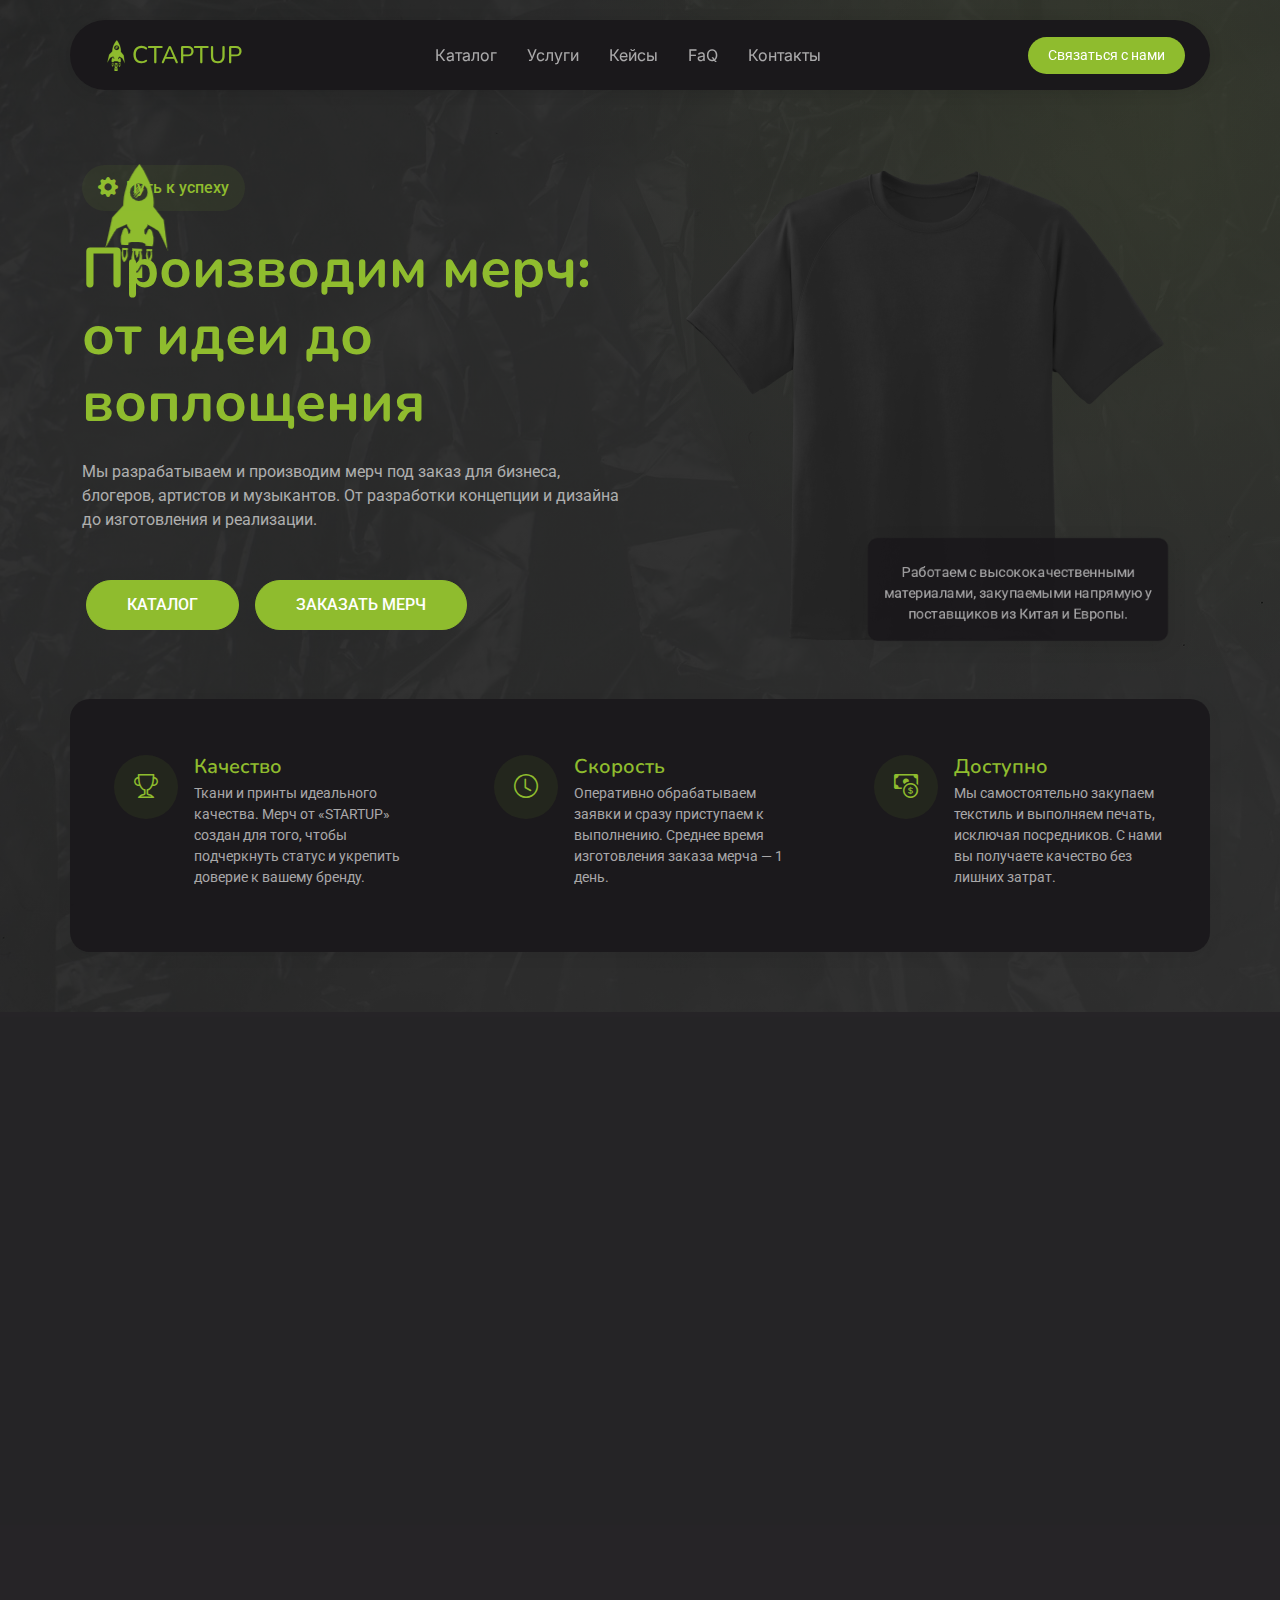
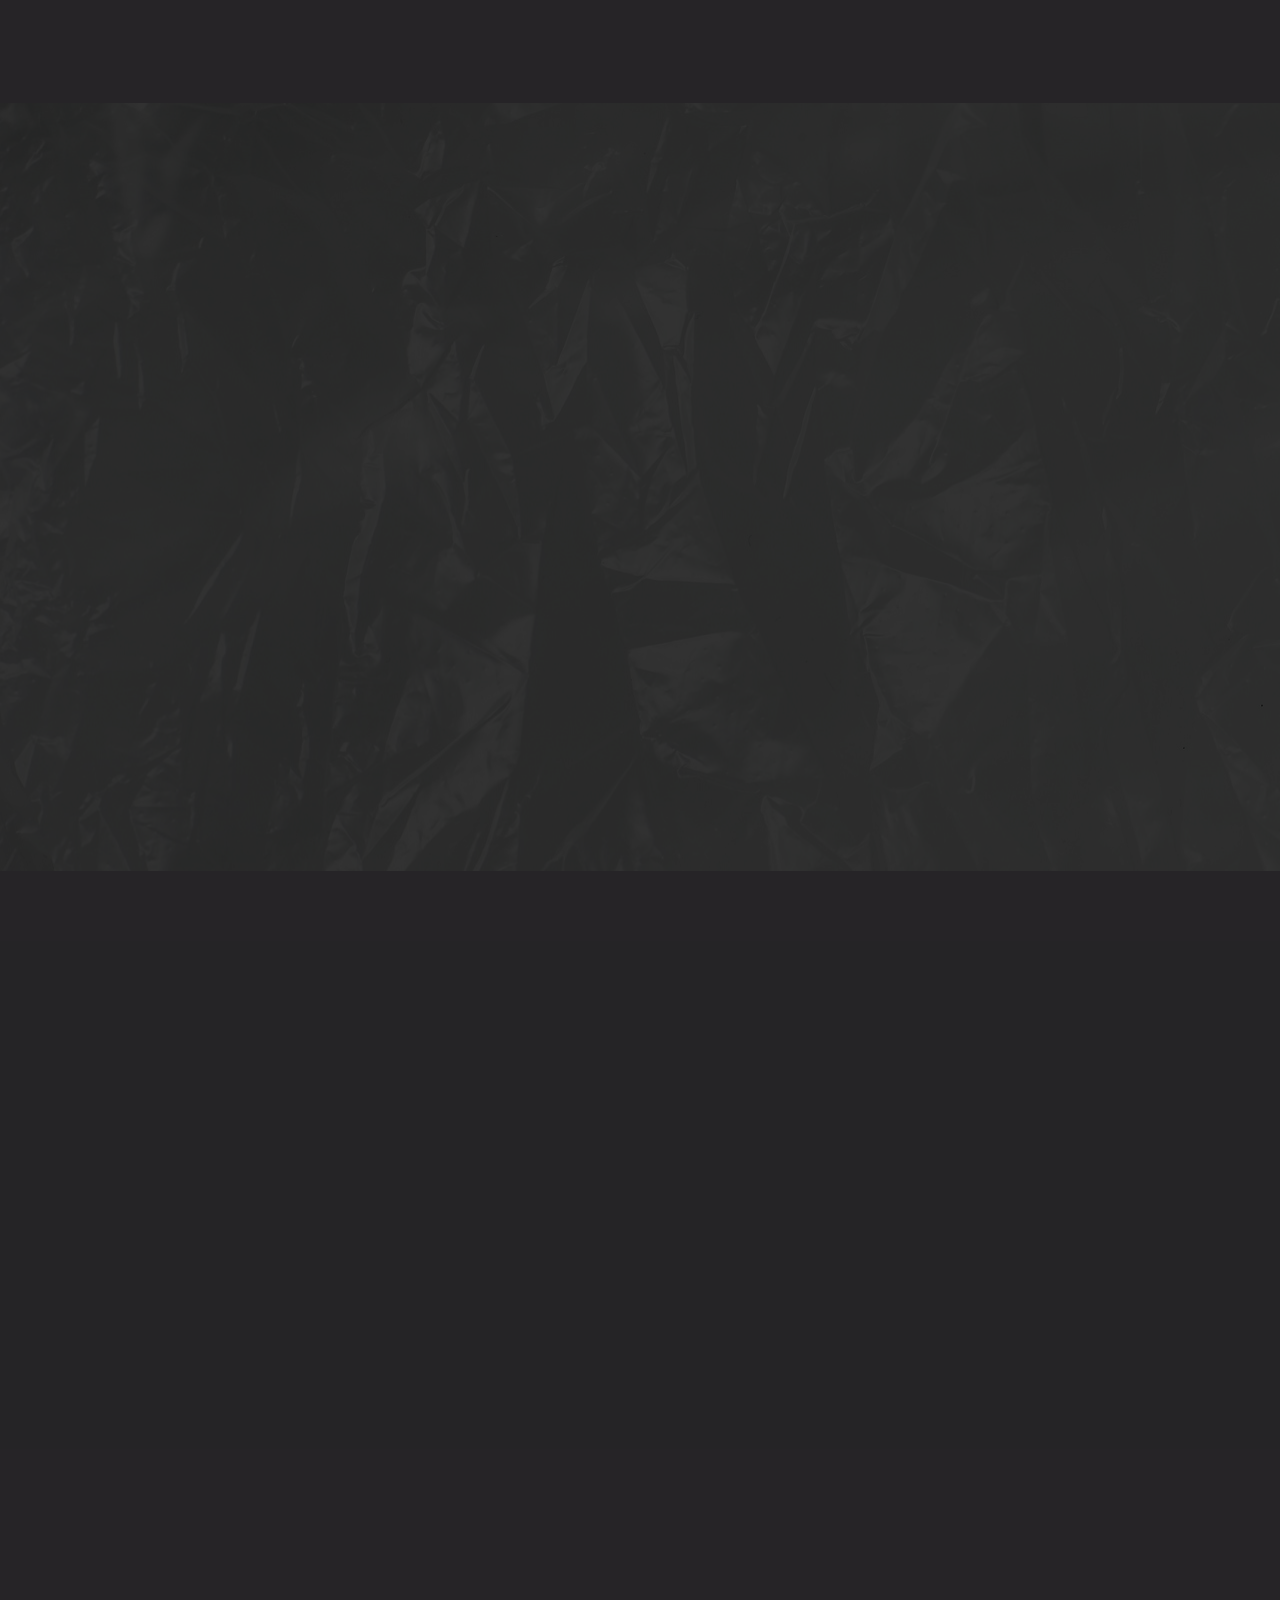
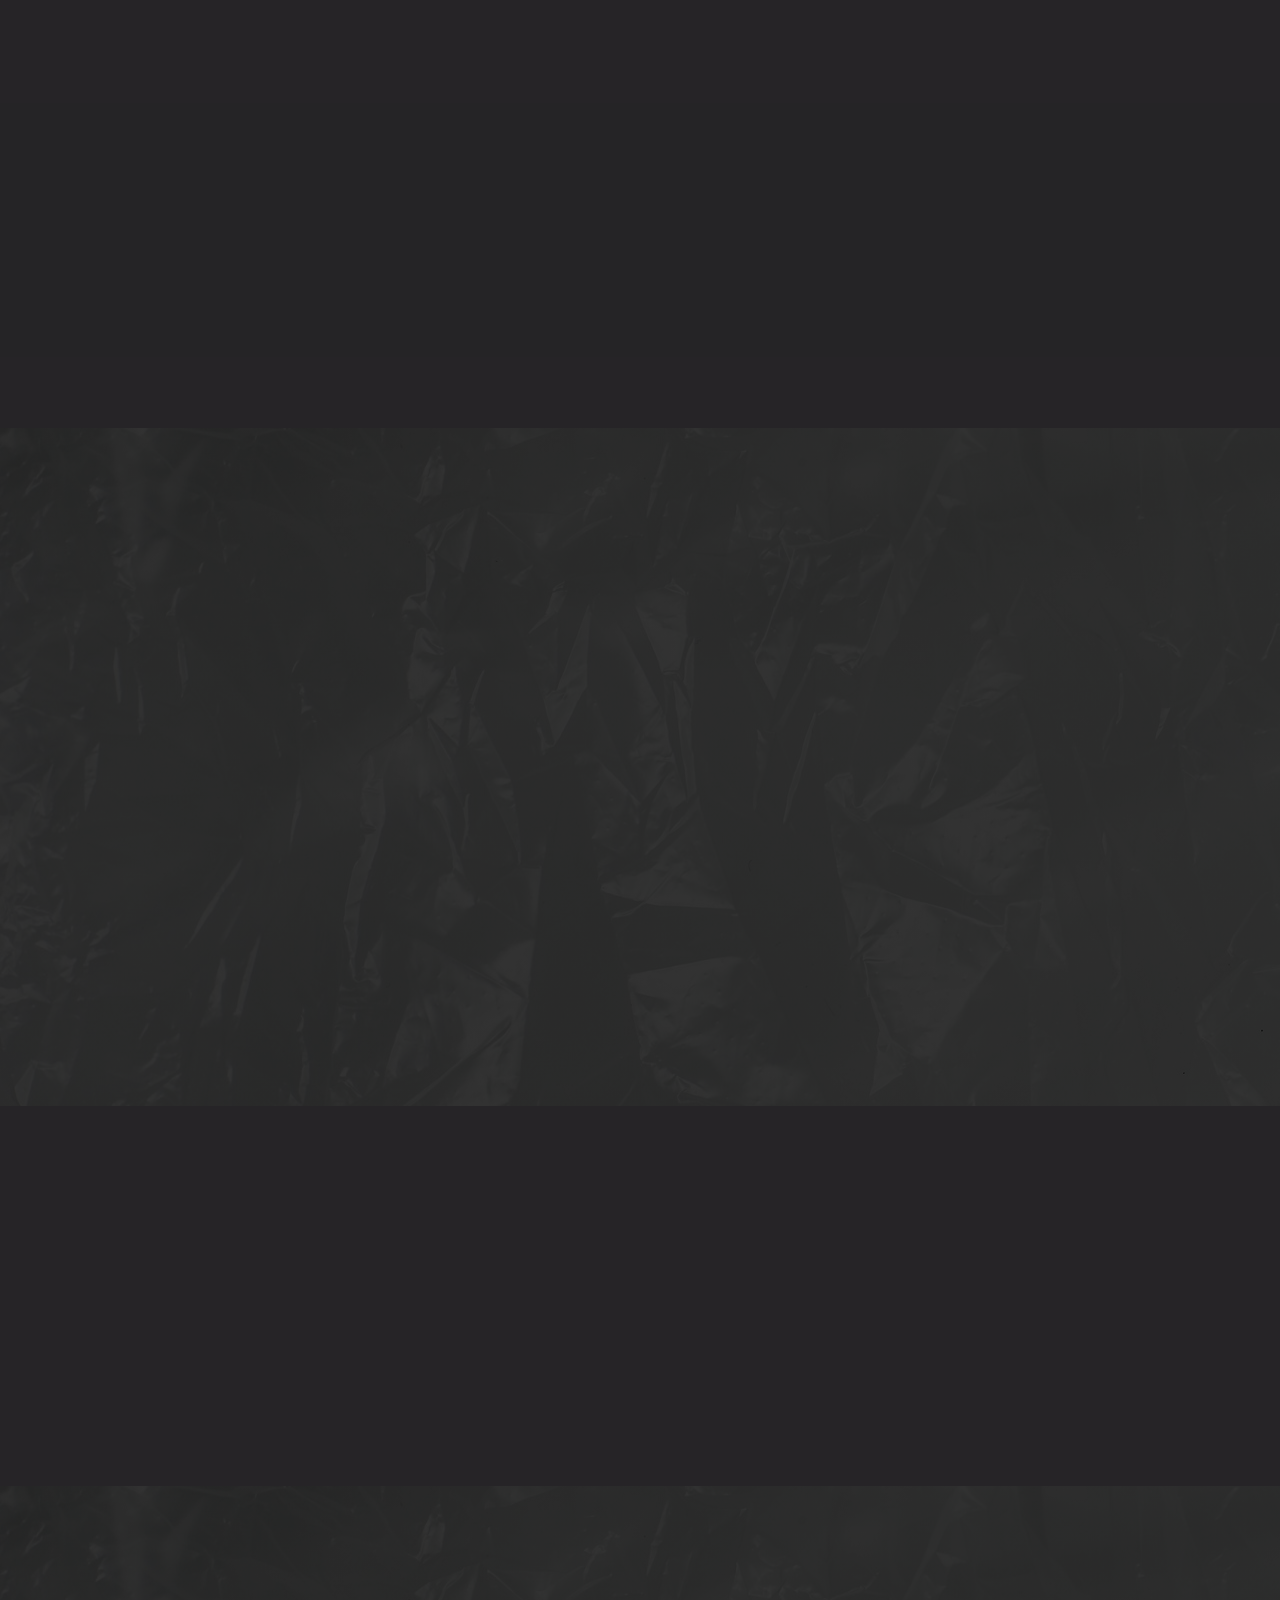
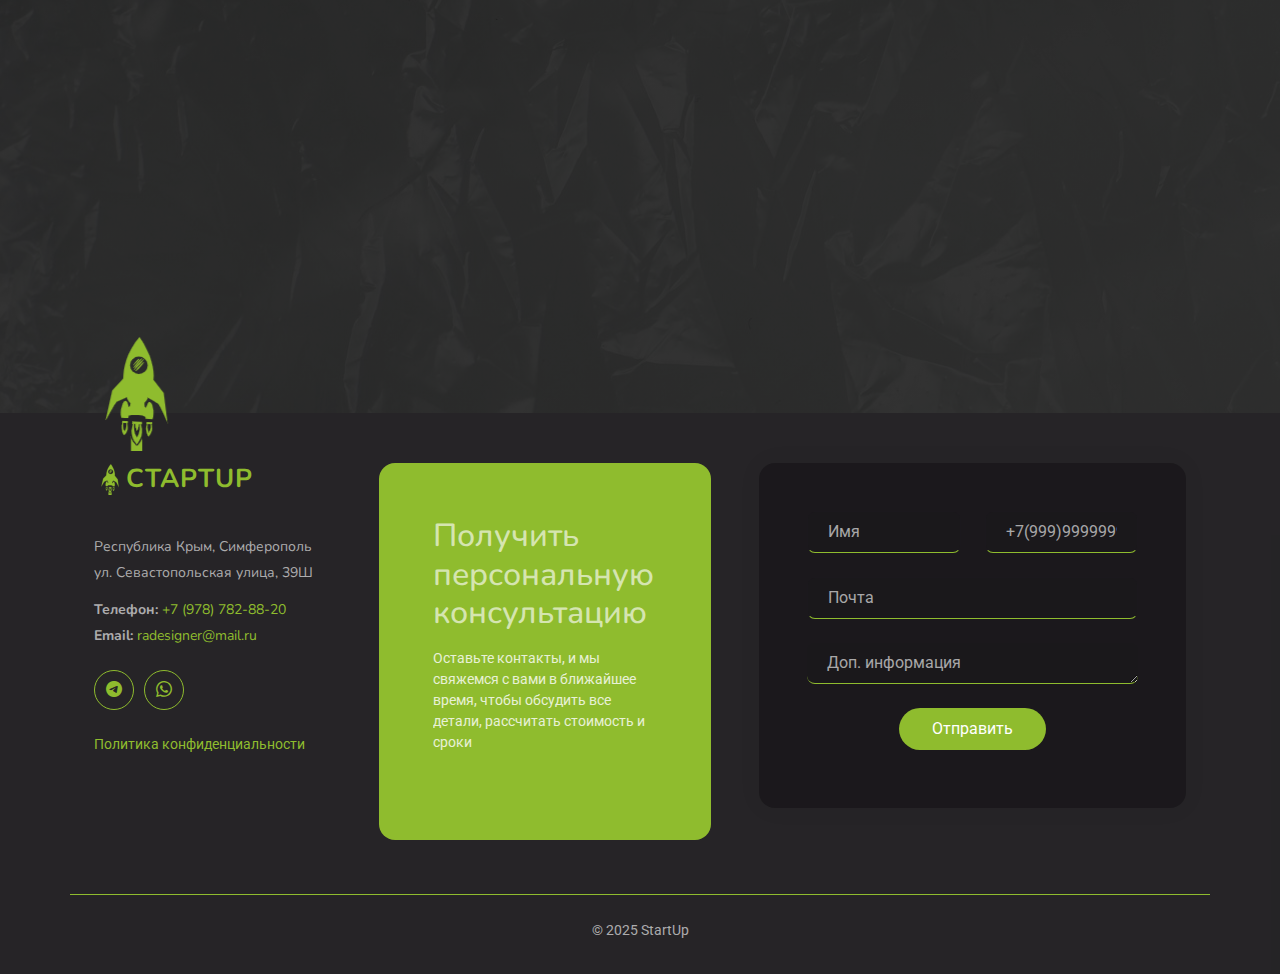
==== commit c1f7a250: "Add files via upload" ====
--- a/index.html
+++ b/index.html
@@ -664,7 +664,7 @@
       <div class="row gy-4">
 
         <div class="col-xl-3 col-lg-12 col-md-12 footer-about">
-          <div class="container contact " data-aos="fade-up" data-aos-delay="100">
+          <div class="container contact ">
             <a href="index.html" class="logo d-flex align-items-center justify-content-ends ">
               <img src="assets/img/logo.png" alt="StartUP">
               <span class="sitename-footer">СТАРТUP</span>
@@ -684,17 +684,17 @@
           </div>
         </div>
         <div class="col-xl-4 col-lg-6 col-md-12 footer-links">
-          <div class="container contact" data-aos="fade-up" data-aos-delay="100">
-            <div class="info-box min-width" data-aos="fade-up" data-aos-delay="200">
+          <div class="container contact">
+            <div class="info-box min-width">
               <h3>Получить персональную консультацию</h3>
               <p>Оставьте контакты, и мы свяжемся с вами в ближайшее время, чтобы обсудить все детали, расcчитать стоимость и сроки</p>
             </div>
           </div>
         </div>
         <div class="col-xl-5 col-lg-6 col-md-12 footer-links">
-          <div class="container contact" data-aos="fade-up" data-aos-delay="100">
-            <div class="contact-form  min-width" data-aos="fade-up" data-aos-delay="300">
-              <form action="forms/contact.php" method="post" class="php-email-form" data-aos="fade-up" data-aos-delay="200">
+          <div class="container contact">
+            <div class="contact-form  min-width">
+              <form action="forms/contact.php" method="post" class="php-email-form">
                 <div class="row gy-4">
 
                   <div class="col-md-6">
@@ -777,6 +777,7 @@
 
     <div class="container copyright text-center mt-4">
       <p>© <span>2025 StartUp</span> </p>
+
       <div class="credits">
       </div>
     </div>
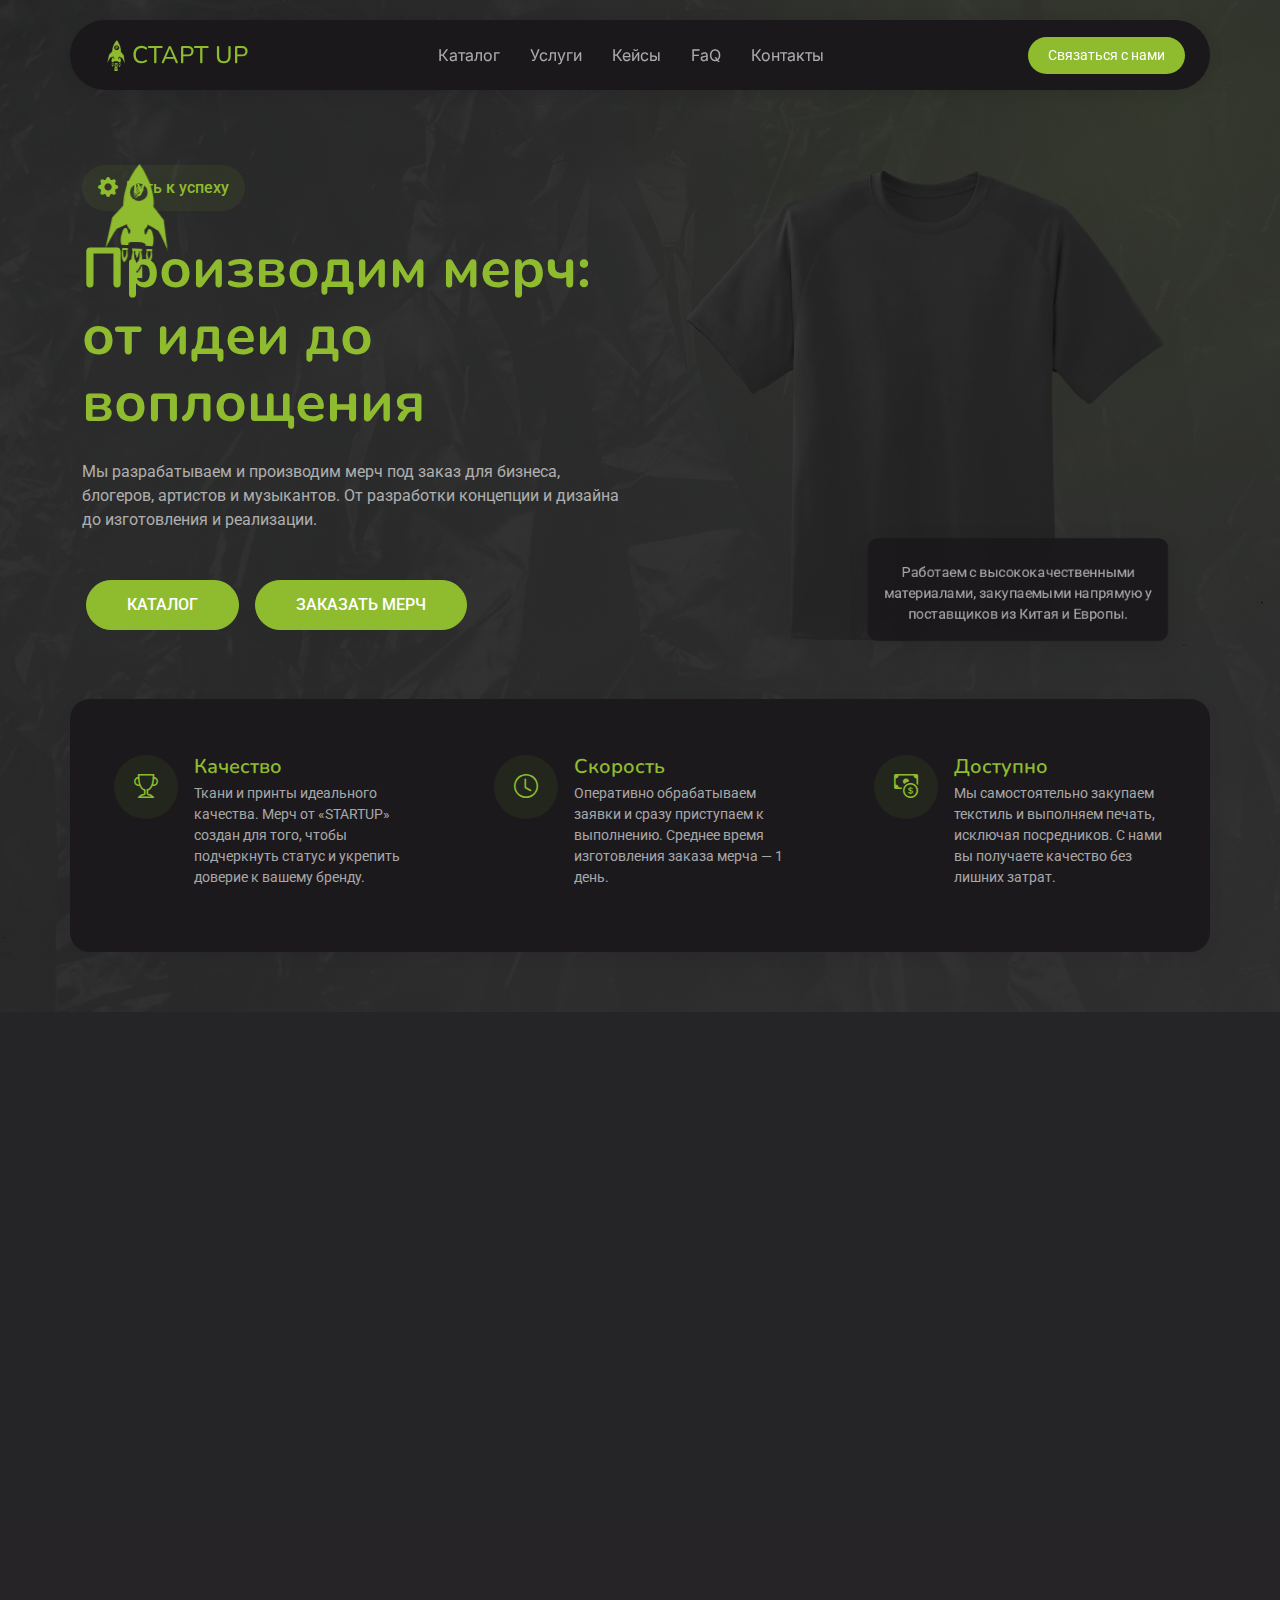
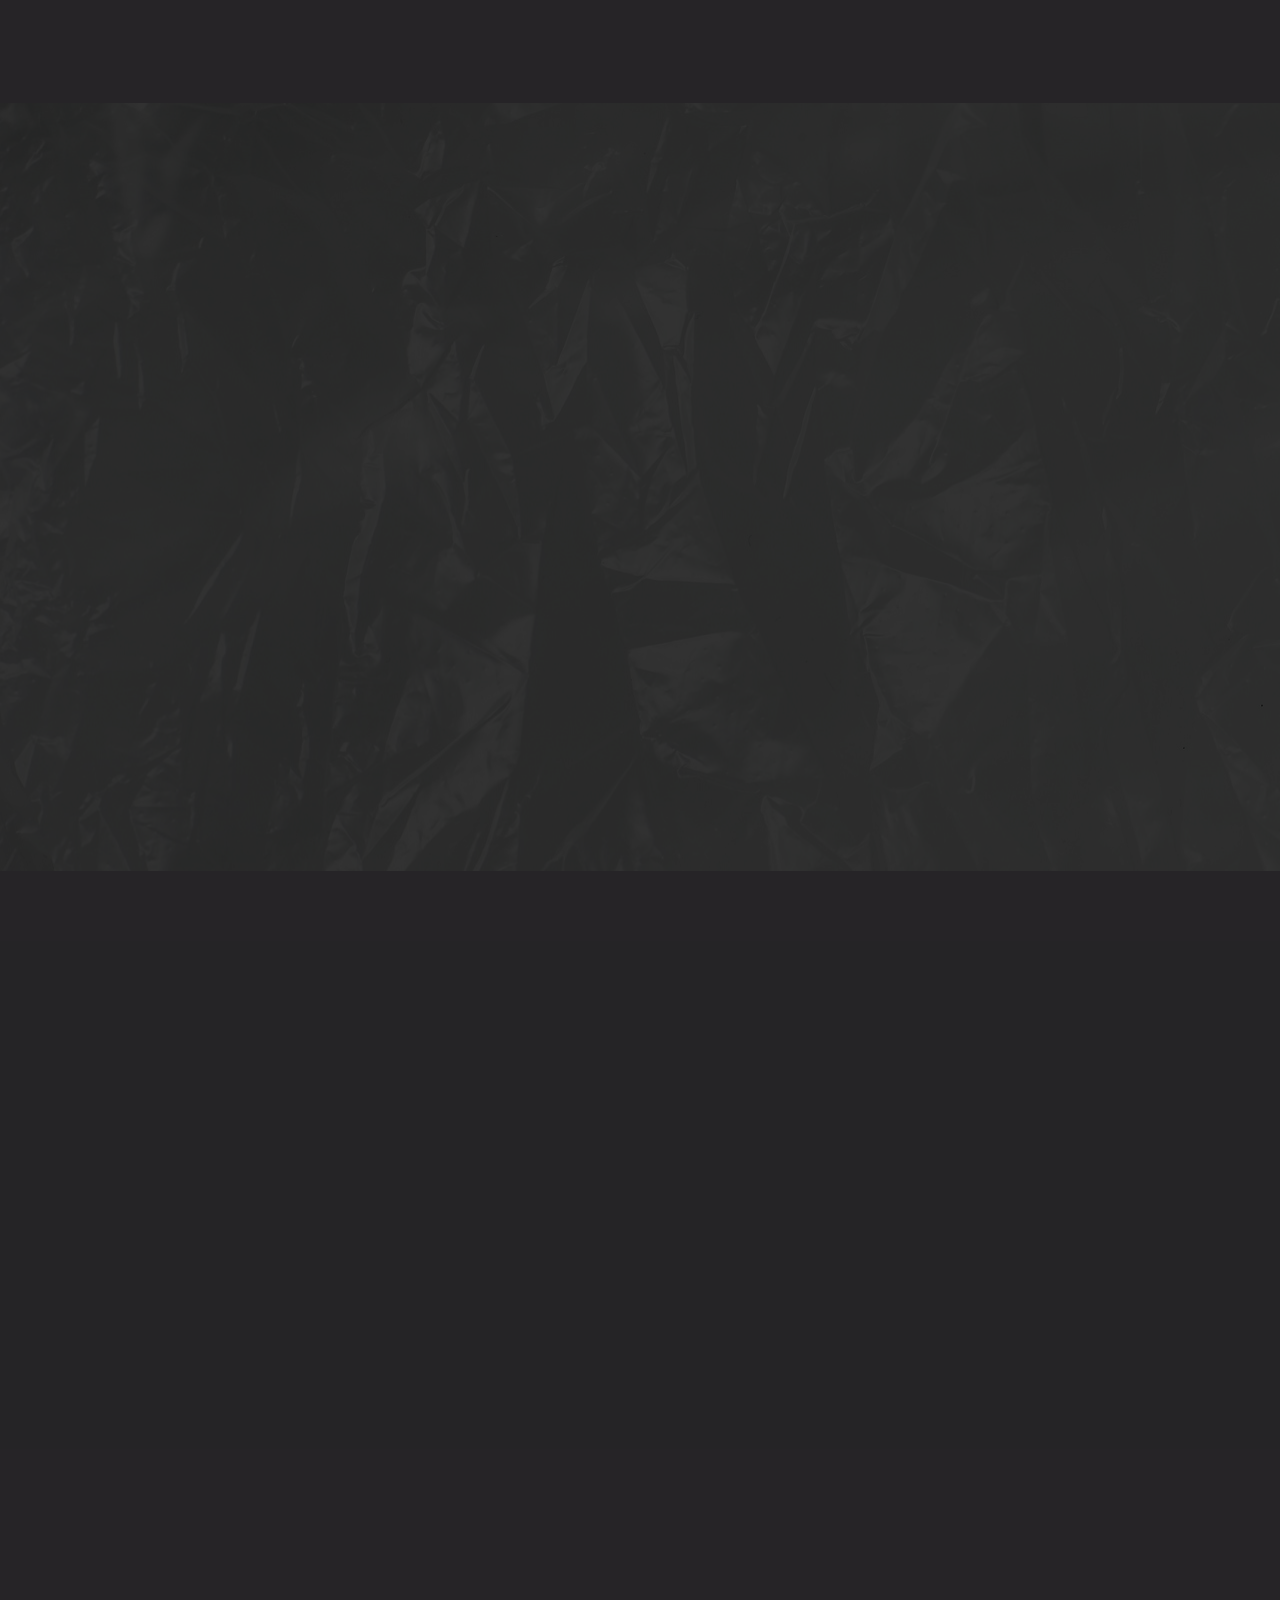
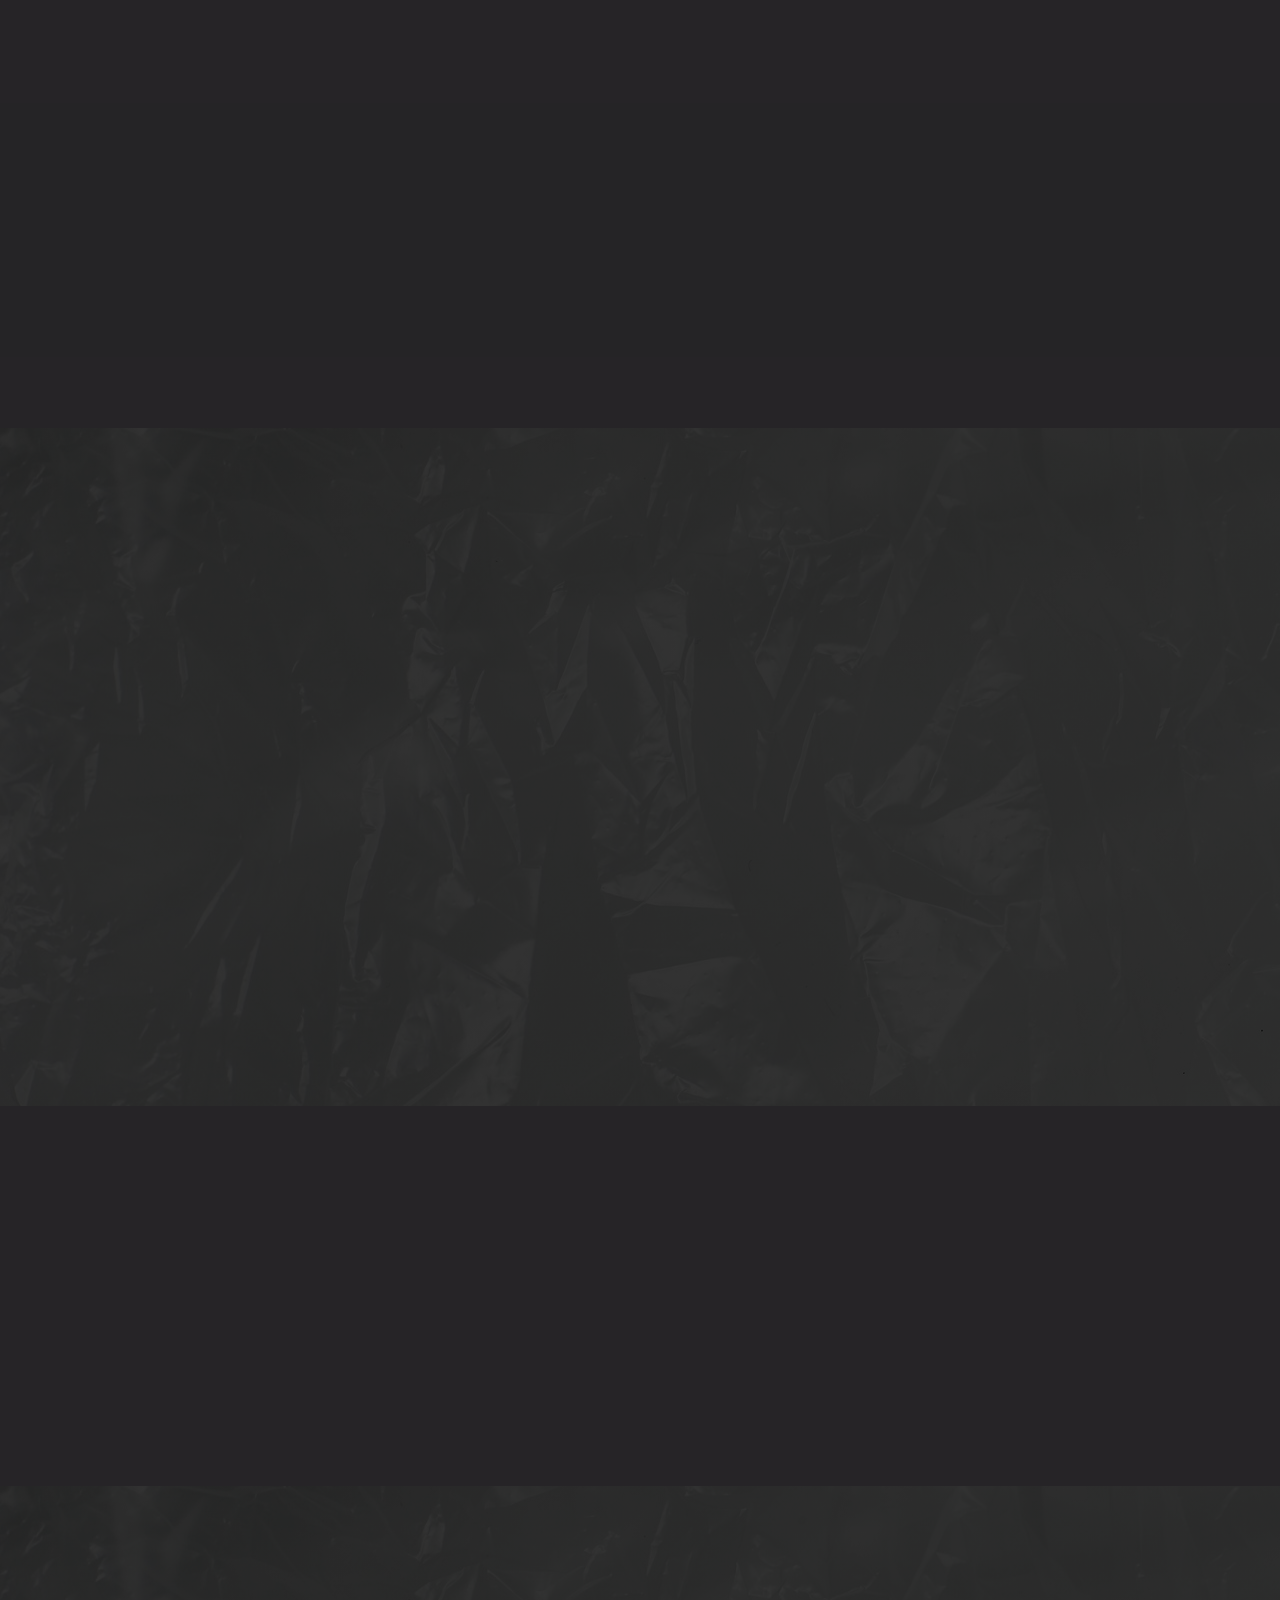
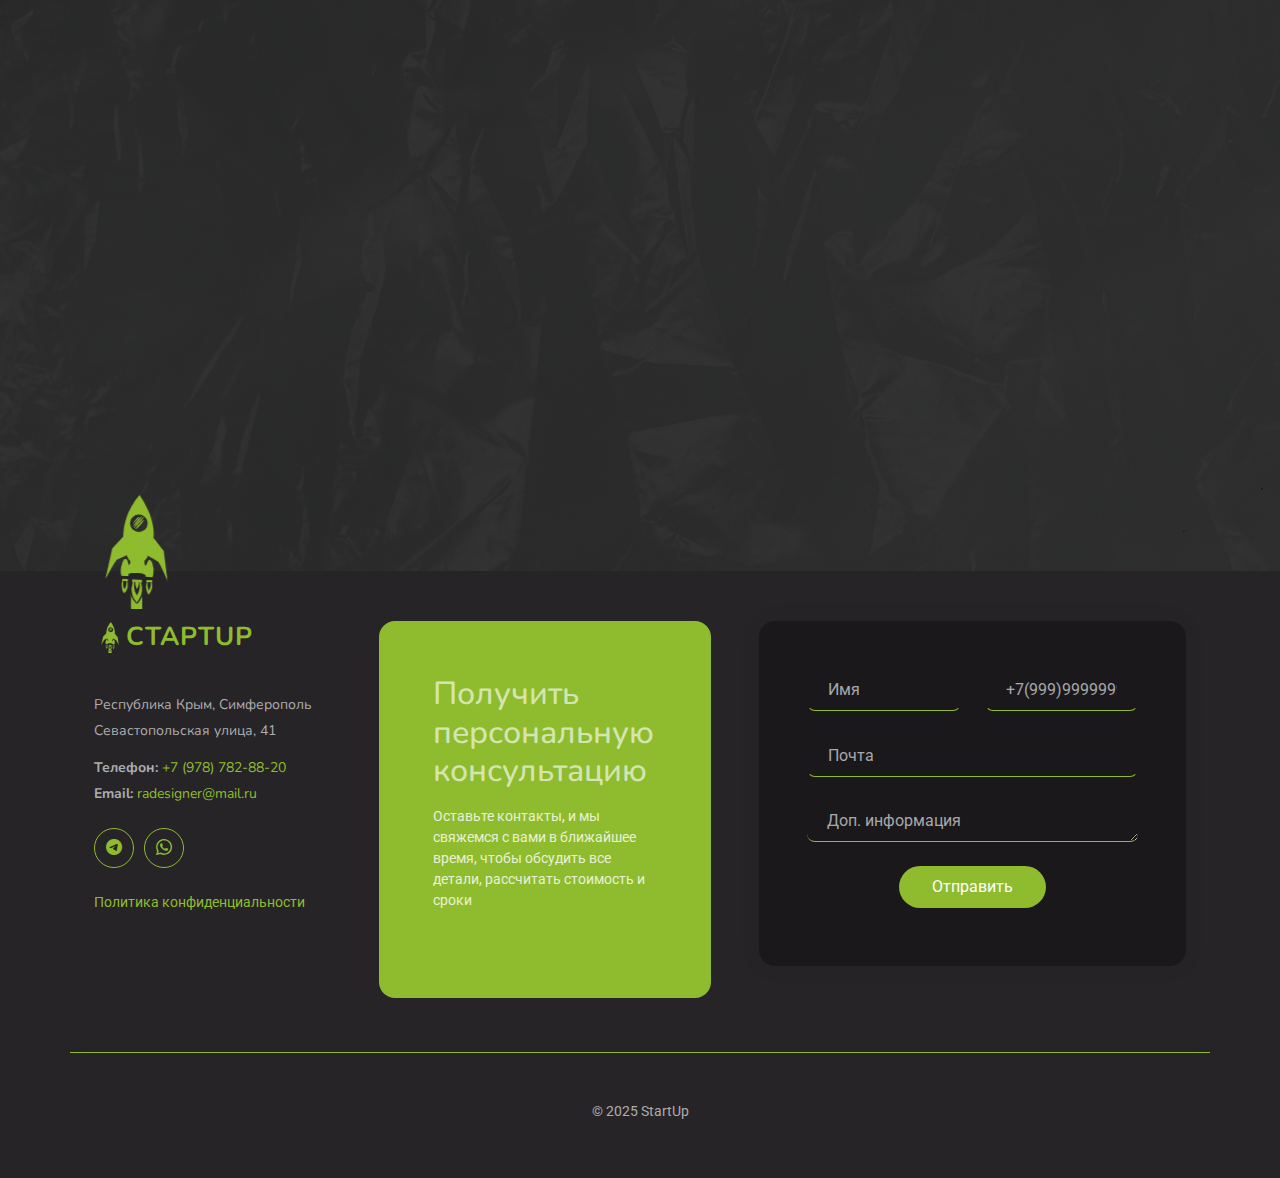
==== commit 998f2926: "Правки" ====
--- a/index.html
+++ b/index.html
@@ -44,7 +44,7 @@
       <a href="index.html" class="logo d-flex align-items-center me-auto me-xl-0">
         <!-- Uncomment the line below if you also wish to use an image logo -->
         <img src="assets/img/logo.png" alt="StartUP">
-        <h1 class="sitename">СТАРТUP</h1>
+        <h1 class="sitename">СТАРТ UP</h1>
       </a>
 
       <nav id="navmenu" class="navmenu">
@@ -180,22 +180,22 @@
             </a>
           </div>
           <div class="col-lg-4" data-aos="fade-up" data-aos-delay="100">
+            <a href="/product-cap.html">
+            <div class="pricing-card">
+              <h3>ПЕЧАТЬ КЕПКИ BASIC</h3>
+              <img src="assets/img/hat.png" alt="" class="catalog_img">
+     <!--          <a href="#" class="btn btn-primary">
+                Buy Now
+                <i class="bi bi-arrow-right"></i>
+              </a> -->
+            </div>
+            </a>
+          </div>
+          <div class="col-lg-4" data-aos="fade-up" data-aos-delay="100">
             <a href="/product-shopper.html">
             <div class="pricing-card">
               <h3>ПЕЧАТЬ ШОПЕРА BASIC</h3>
               <img src="assets/img/shoper.jpg" alt="" class="catalog_img">
-     <!--          <a href="#" class="btn btn-primary">
-                Buy Now
-                <i class="bi bi-arrow-right"></i>
-              </a> -->
-            </div>
-            </a>
-          </div>
-          <div class="col-lg-4" data-aos="fade-up" data-aos-delay="100">
-            <a href="/product-cap.html">
-            <div class="pricing-card">
-              <h3>ПЕЧАТЬ КЕПКИ BASIC</h3>
-              <img src="assets/img/hat.png" alt="" class="catalog_img">
      <!--          <a href="#" class="btn btn-primary">
                 Buy Now
                 <i class="bi bi-arrow-right"></i>
@@ -603,6 +603,22 @@
               </div><!-- End Faq item-->
 
               <div class="faq-item">
+                <h3>Уход за текстилем</h3>
+                <div class="faq-content">
+                  <p>Уход за одеждой с печатью очень прост, между тем, надо понимать, что есть  свои особенности в эксплуатации. При соблюдении несложных правил текстиль прослужит очень долго, а нанесенное изображение сохранит первоначальный вид долгое время. <a href="/textile-care.html">Подробнее <i class="bi bi-arrow-right-short"></i></a></p>
+                </div>
+                <i class="faq-toggle bi bi-chevron-right"></i>
+              </div><!-- End Faq item-->
+
+              <div class="faq-item">
+                <h3>Требования к макетам</h3>
+                <div class="faq-content">
+                  <p>То что нам понадобиться для твоего идеального мерча! <a href="/layout-requirements.html">Подробнее <i class="bi bi-arrow-right-short"></i></a></p>
+                </div>
+                <i class="faq-toggle bi bi-chevron-right"></i>
+              </div><!-- End Faq item-->
+
+              <div class="faq-item">
                 <h3>Минимальный заказ?</h3>
                 <div class="faq-content">
                   <p>Мы делаем мерч в тираже от 1 шт</p>
@@ -663,7 +679,7 @@
     <div id="contact" class="container footer-top">
       <div class="row gy-4">
 
-        <div class="col-xl-3 col-lg-12 col-md-12 footer-about">
+      <div class="col-xl-3 col-lg-12 col-md-12 footer-about">
           <div class="container contact ">
             <a href="index.html" class="logo d-flex align-items-center justify-content-ends ">
               <img src="assets/img/logo.png" alt="StartUP">
@@ -671,7 +687,7 @@
             </a>
             <div class="footer-contact pt-3 justify-content-ends">
               <p>Республика Крым, Симферополь</p>
-              <p>ул. Севастопольская улица, 39Ш</p>
+              <p>Севастопольская улица, 41</p>
               <p class="mt-3"><strong>Телефон:</strong> <span><a href="tel:89787828820">+7 (978) 782-88-20</a></span></p>
               <p><strong>Email:</strong> <span><a href="mailto:radesigner@mail.ru">radesigner@mail.ru</a></span></p>
             </div>
@@ -777,7 +793,6 @@
 
     <div class="container copyright text-center mt-4">
       <p>© <span>2025 StartUp</span> </p>
-
       <div class="credits">
       </div>
     </div>
--- a/assets/css/main.css
+++ b/assets/css/main.css
@@ -571,7 +571,7 @@
 }
 
 .footer .copyright {
-  padding: 25px 0;
+  padding: 3rem 0;
   border-top: 1px solid var(--accent-color);
 }
 
@@ -2142,7 +2142,7 @@
 }
 
 .contact .contact-form {
-  background-color: color-mix(in srgb, #1a181b, transparent 5%);;
+  background-color: color-mix(in srgb, #1a181b, transparent 5%);
   padding: 3rem;
   border-radius: 1rem;
   height: 100%;
@@ -2483,6 +2483,13 @@
     border: none;
     background:
     color-mix(in srgb, #1a181b, transparent 5%);
+    box-shadow: none !important;
+}
+.modal_window input:active,.modal_window input:hover,.modal_window input:focus,
+textarea.form-control:active,textarea.form-control:hover,textarea.form-control:focus
+{
+   background-color: color-mix(in srgb, #1a181b, transparent 5%);
+   border: 1px solid var(--accent-color);
 }
 textarea.form-control{
     border-bottom: 1px solid var(--accent-color) !important;
@@ -2490,6 +2497,7 @@
     border-top: none;
     border-left: none;
     background: color-mix(in srgb, #1a181b, transparent 5%);
+    box-shadow: none !important;
 }
 
 .modal_button:hover{
@@ -2636,6 +2644,9 @@
   background: #efefef;
   color: #666;
 }
+.product_description_a{
+  font-size: 1.3rem;
+}
 .product_description{
   margin-top: 2rem;
 }
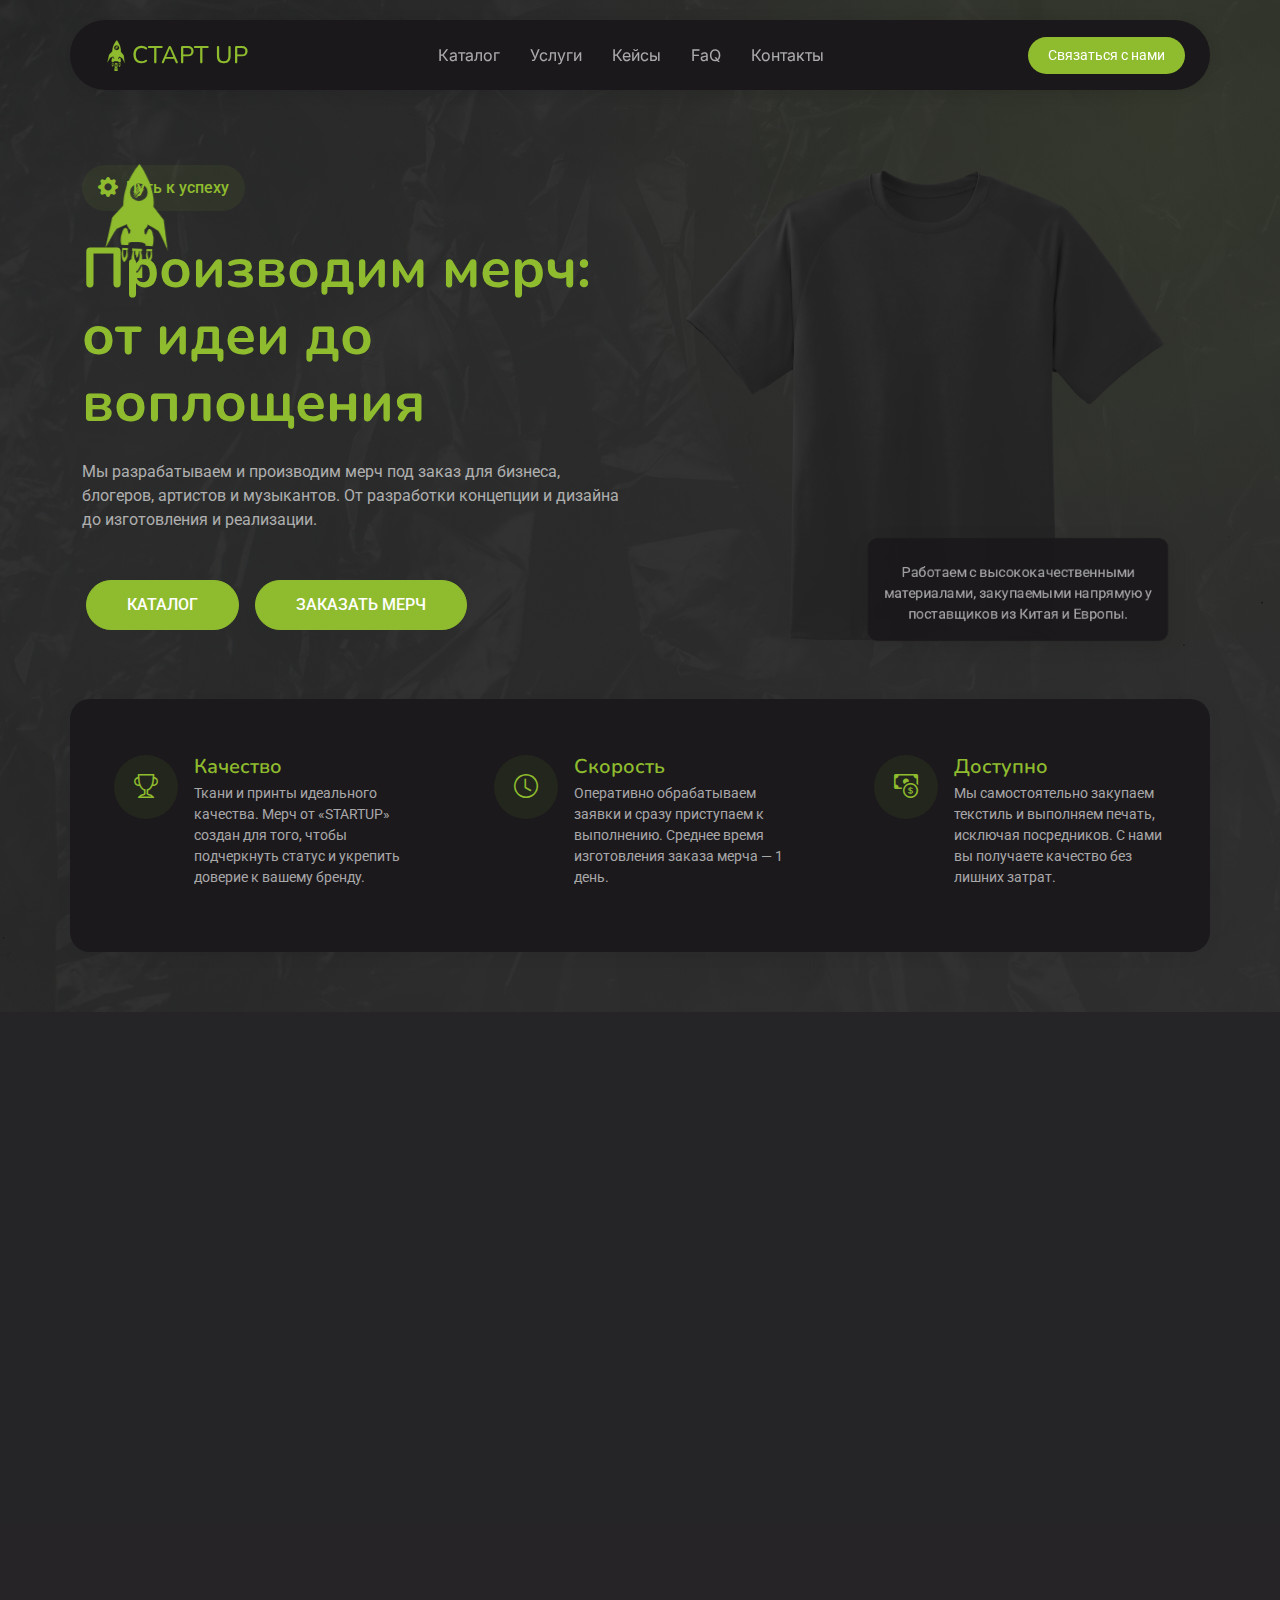
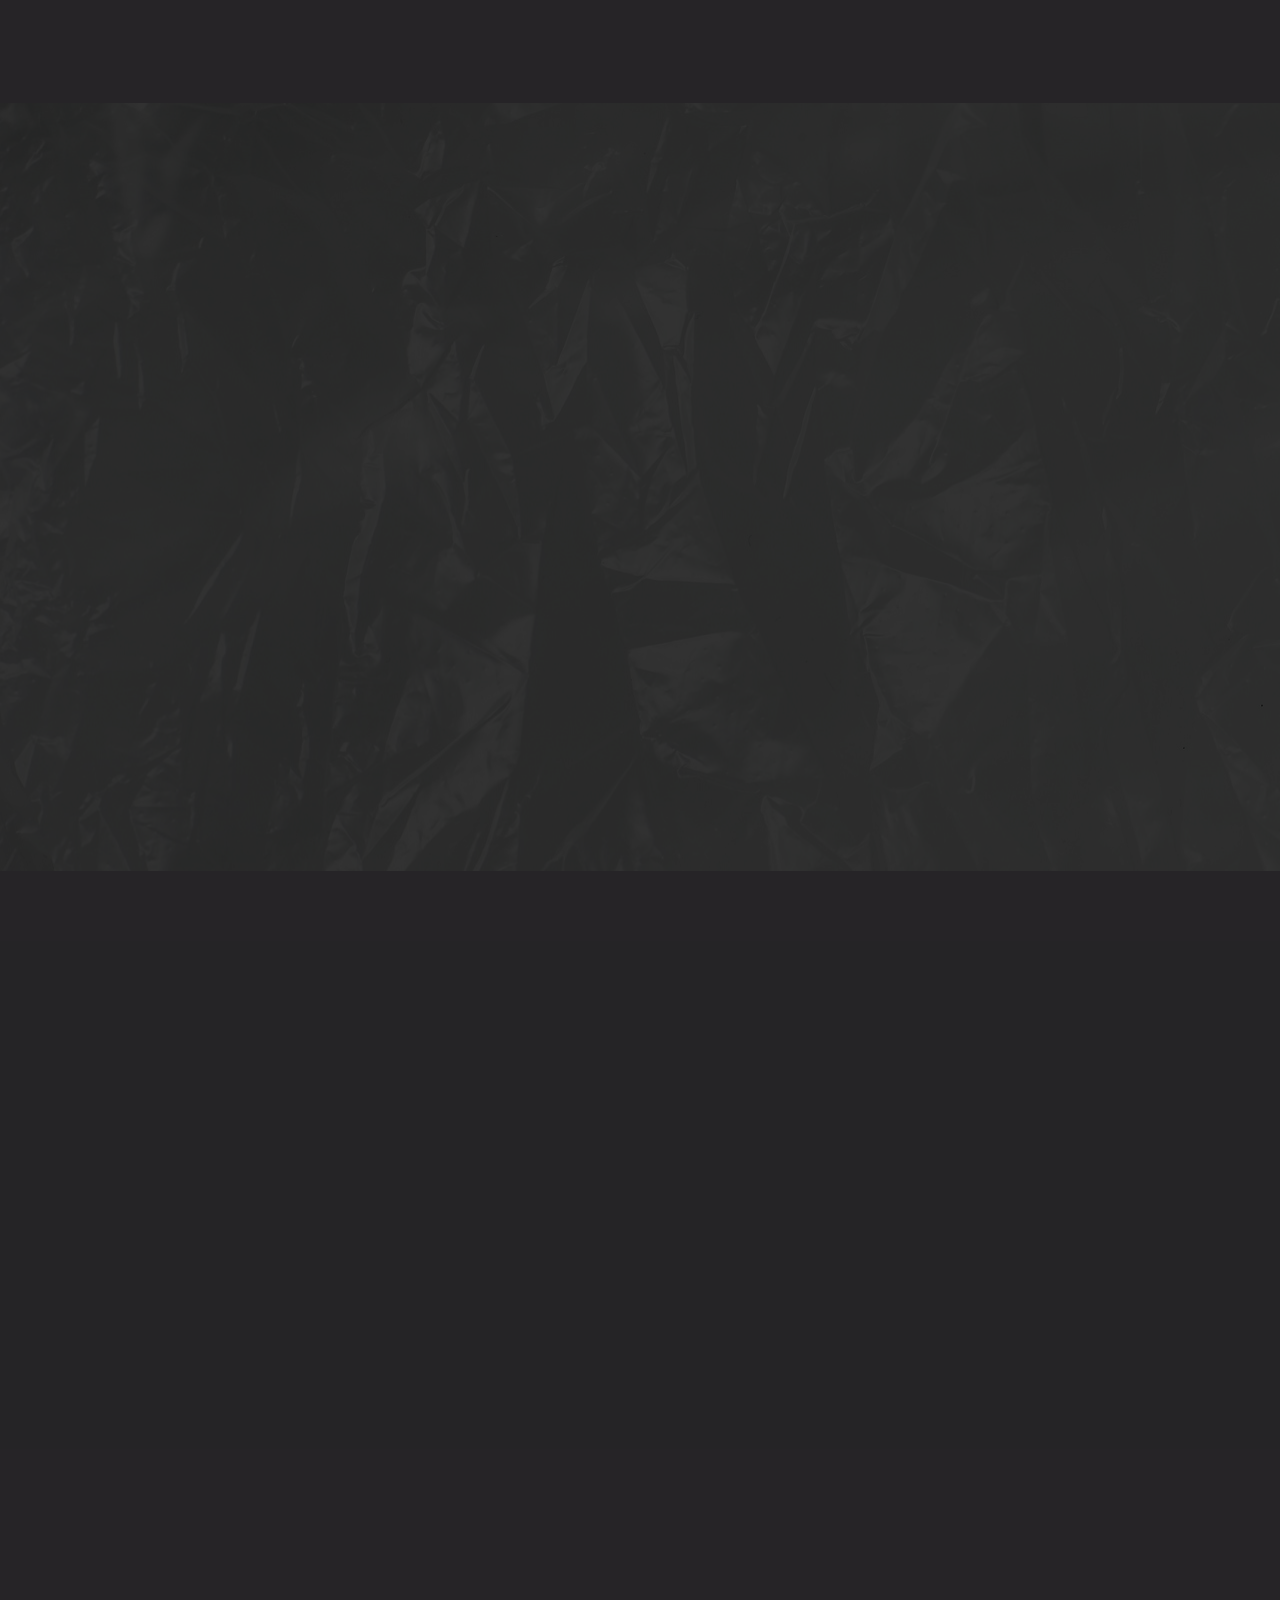
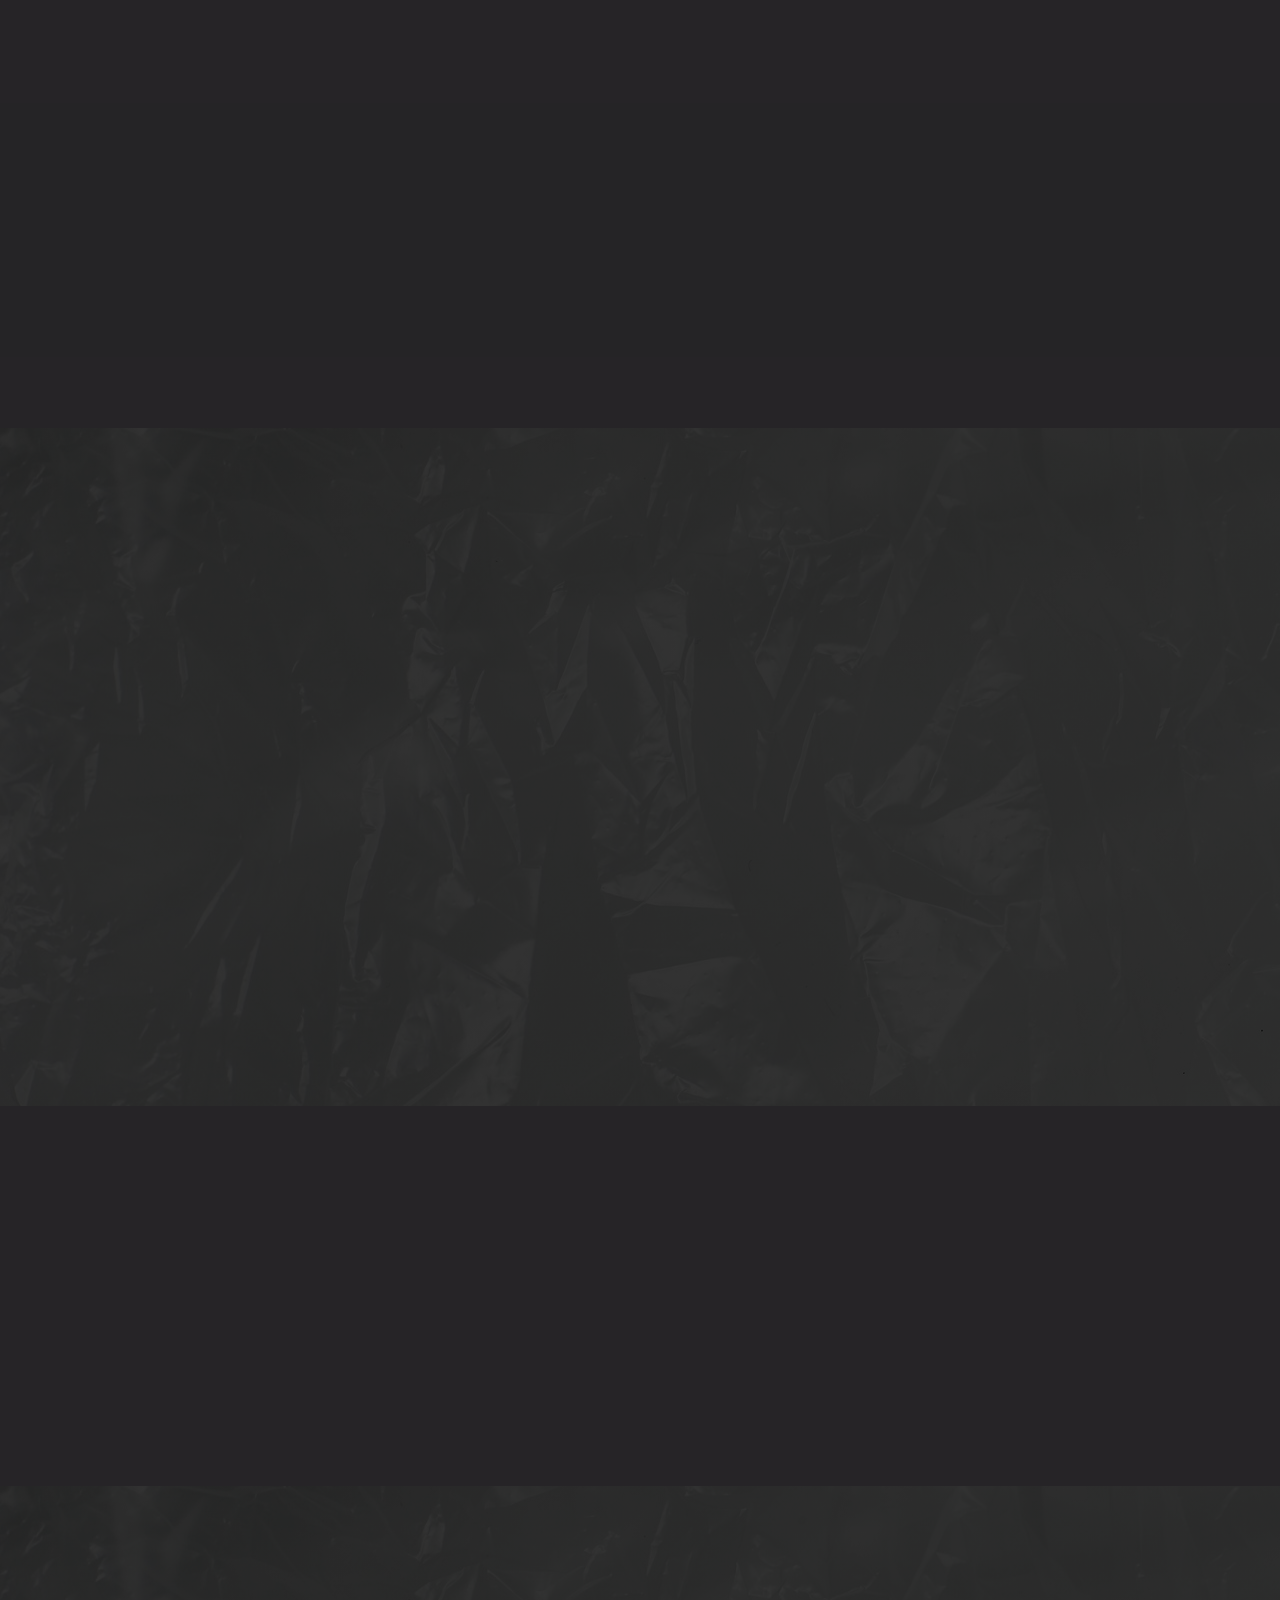
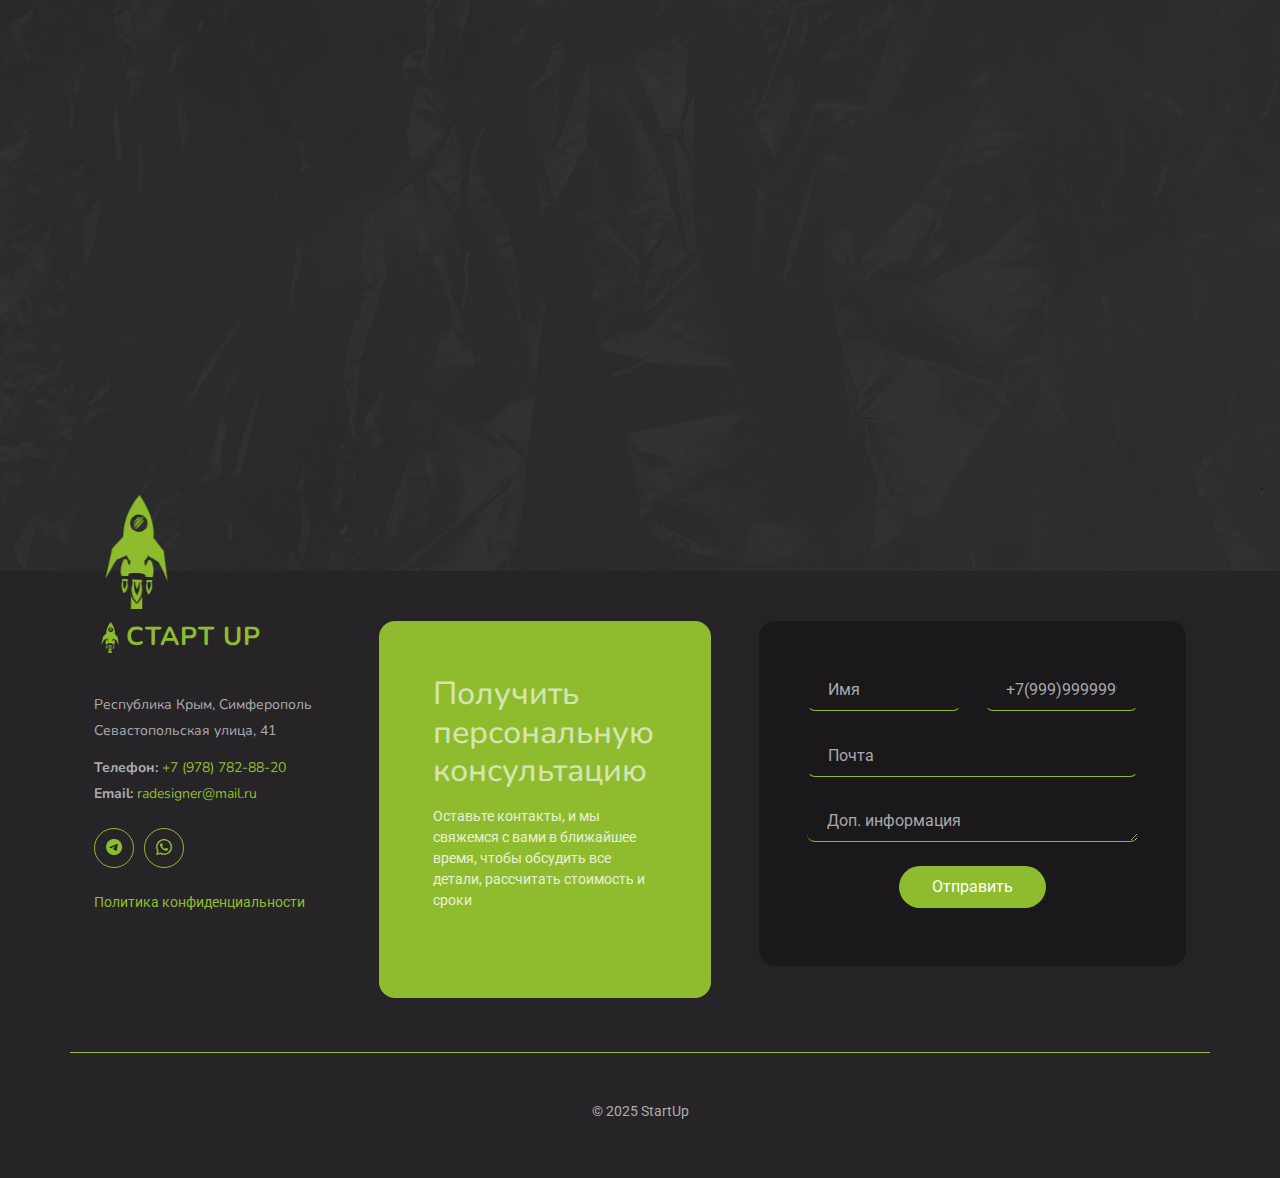
==== commit 1f34ff49: "изменен стартап" ====
--- a/index.html
+++ b/index.html
@@ -683,7 +683,7 @@
           <div class="container contact ">
             <a href="index.html" class="logo d-flex align-items-center justify-content-ends ">
               <img src="assets/img/logo.png" alt="StartUP">
-              <span class="sitename-footer">СТАРТUP</span>
+              <span class="sitename-footer">СТАРТ UP</span>
             </a>
             <div class="footer-contact pt-3 justify-content-ends">
               <p>Республика Крым, Симферополь</p>
